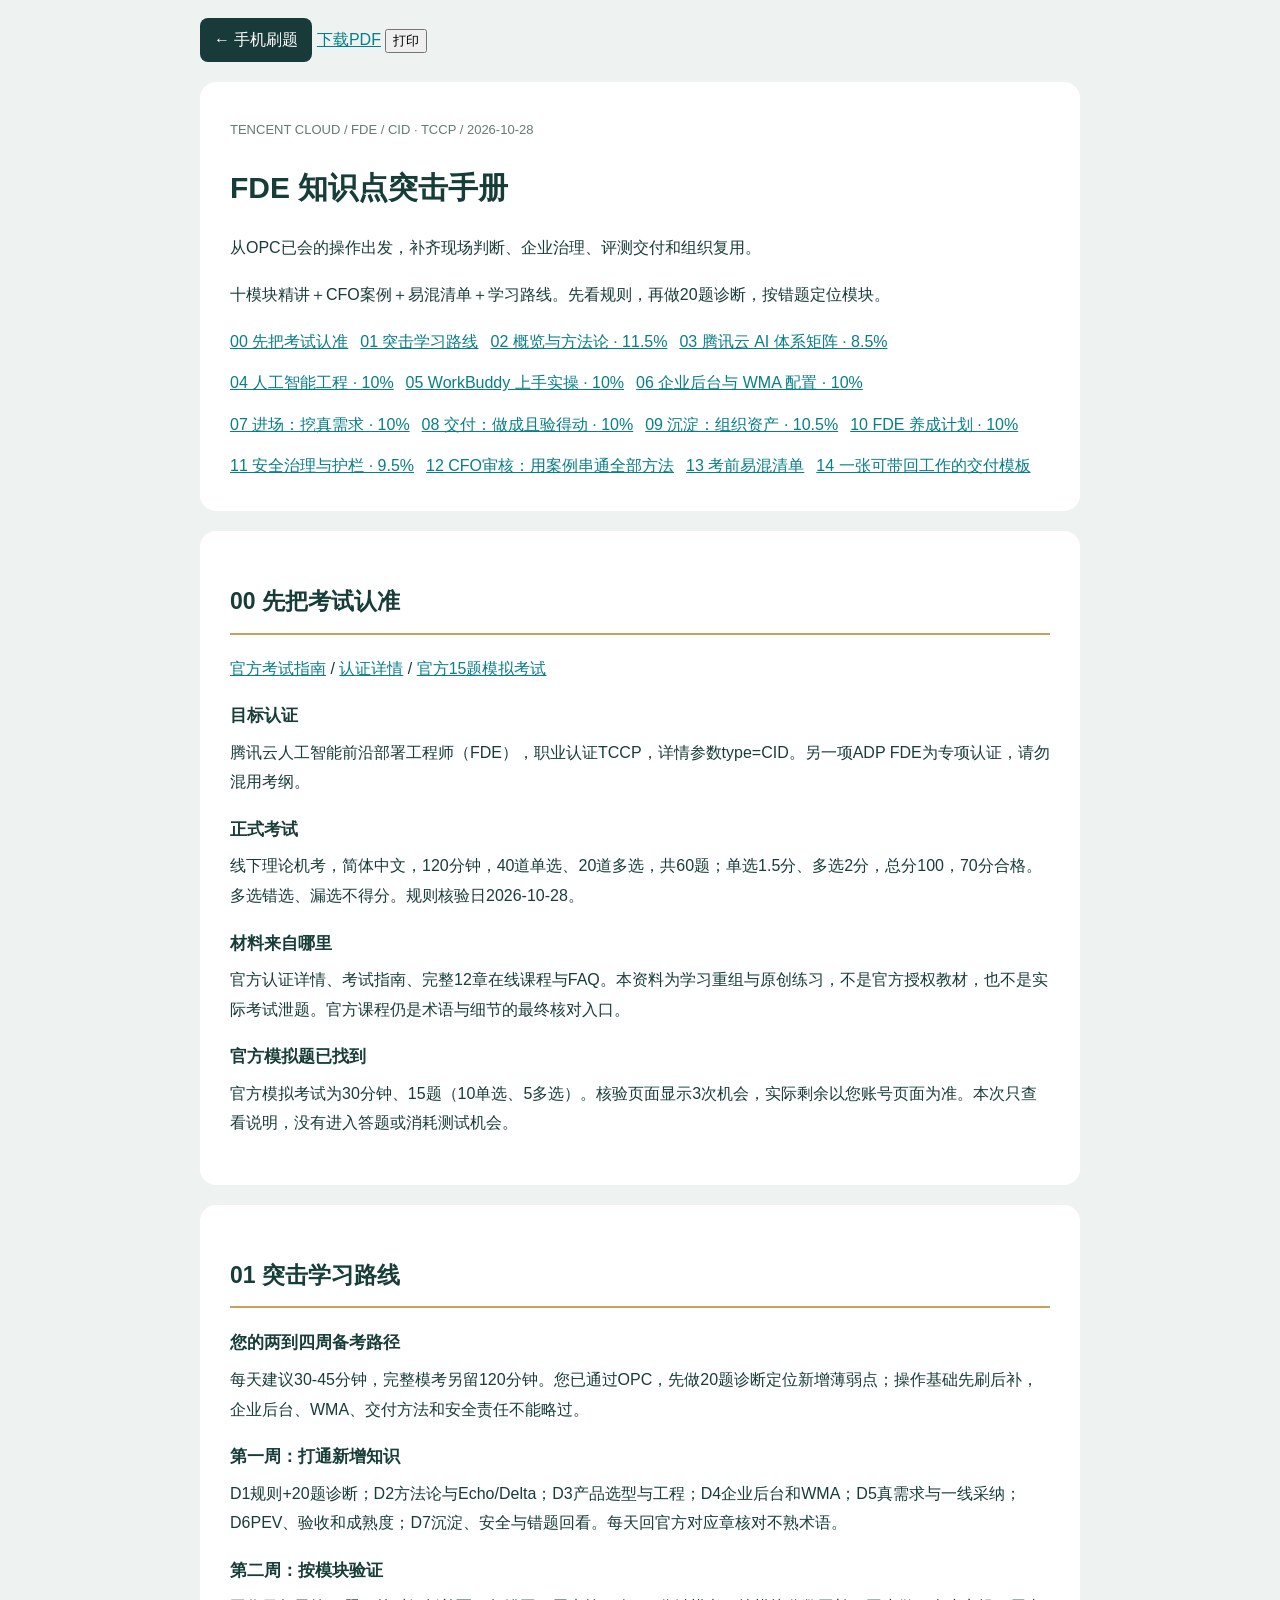
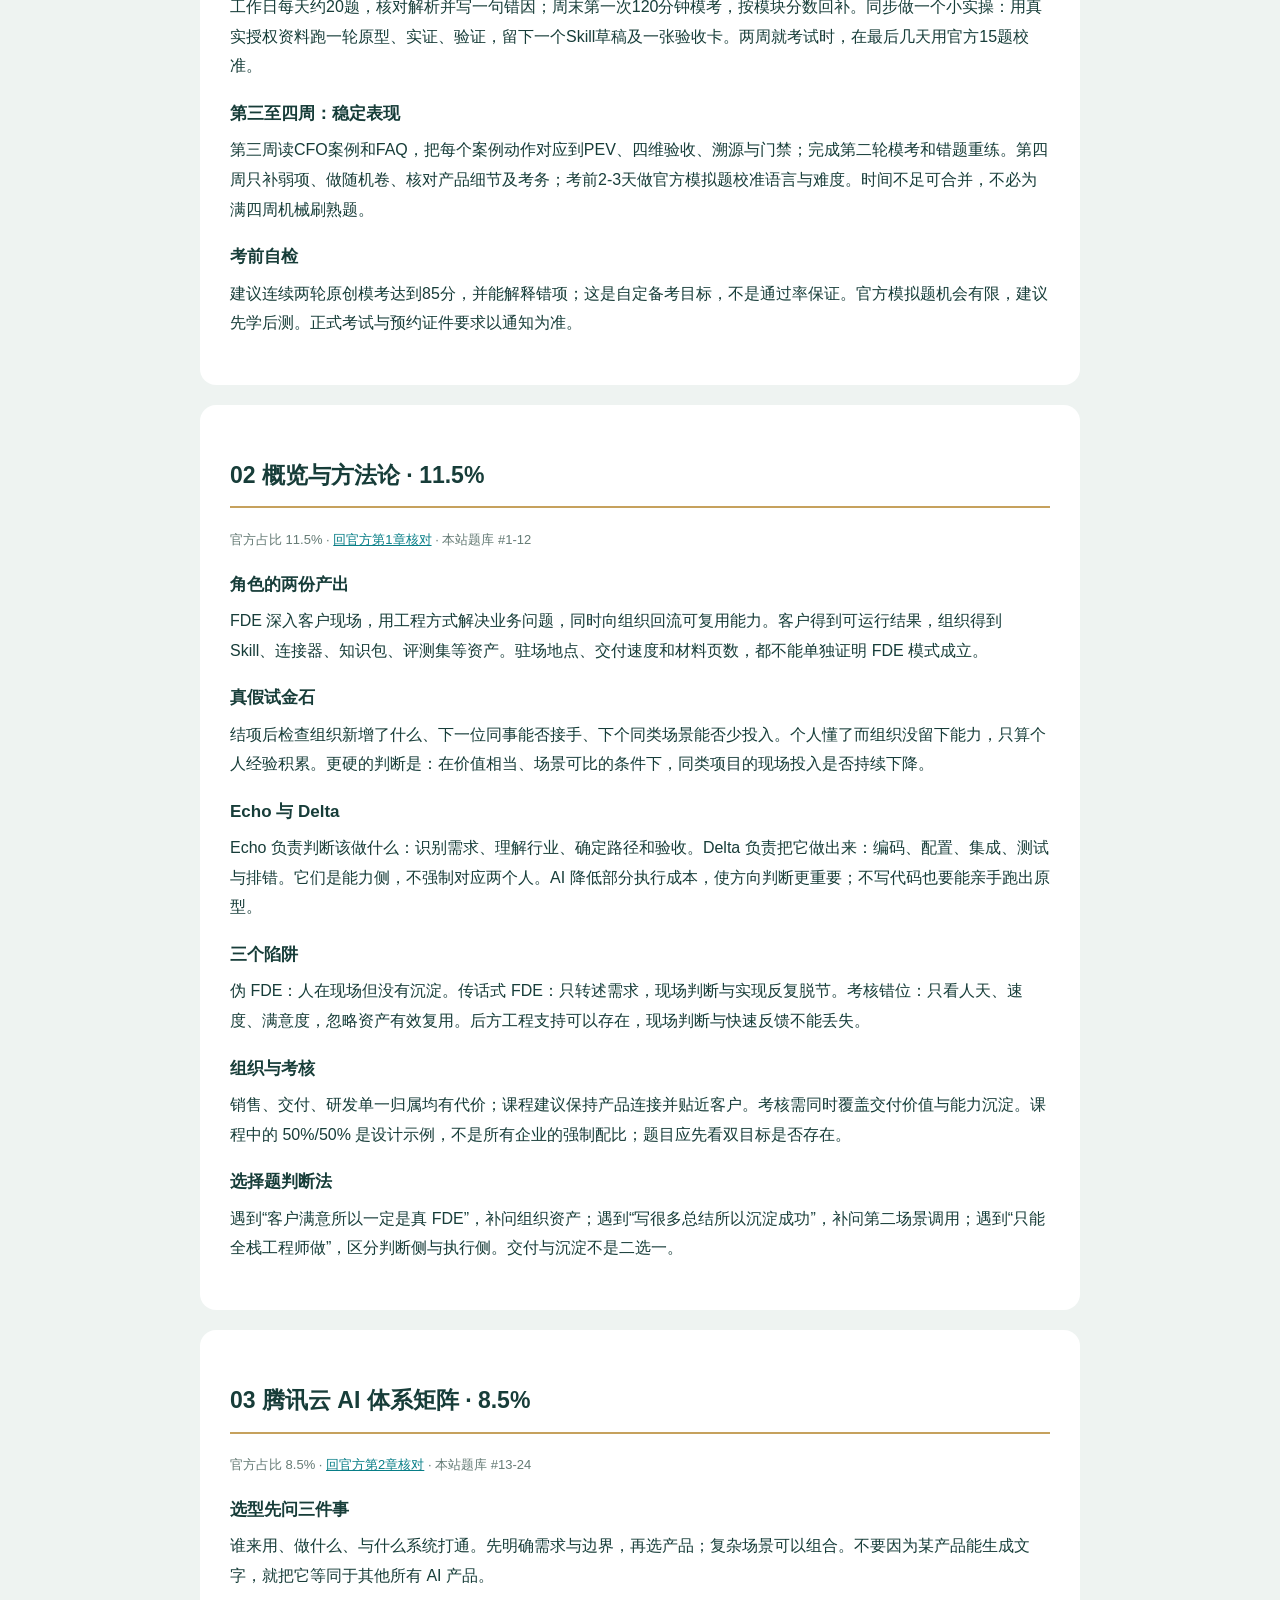
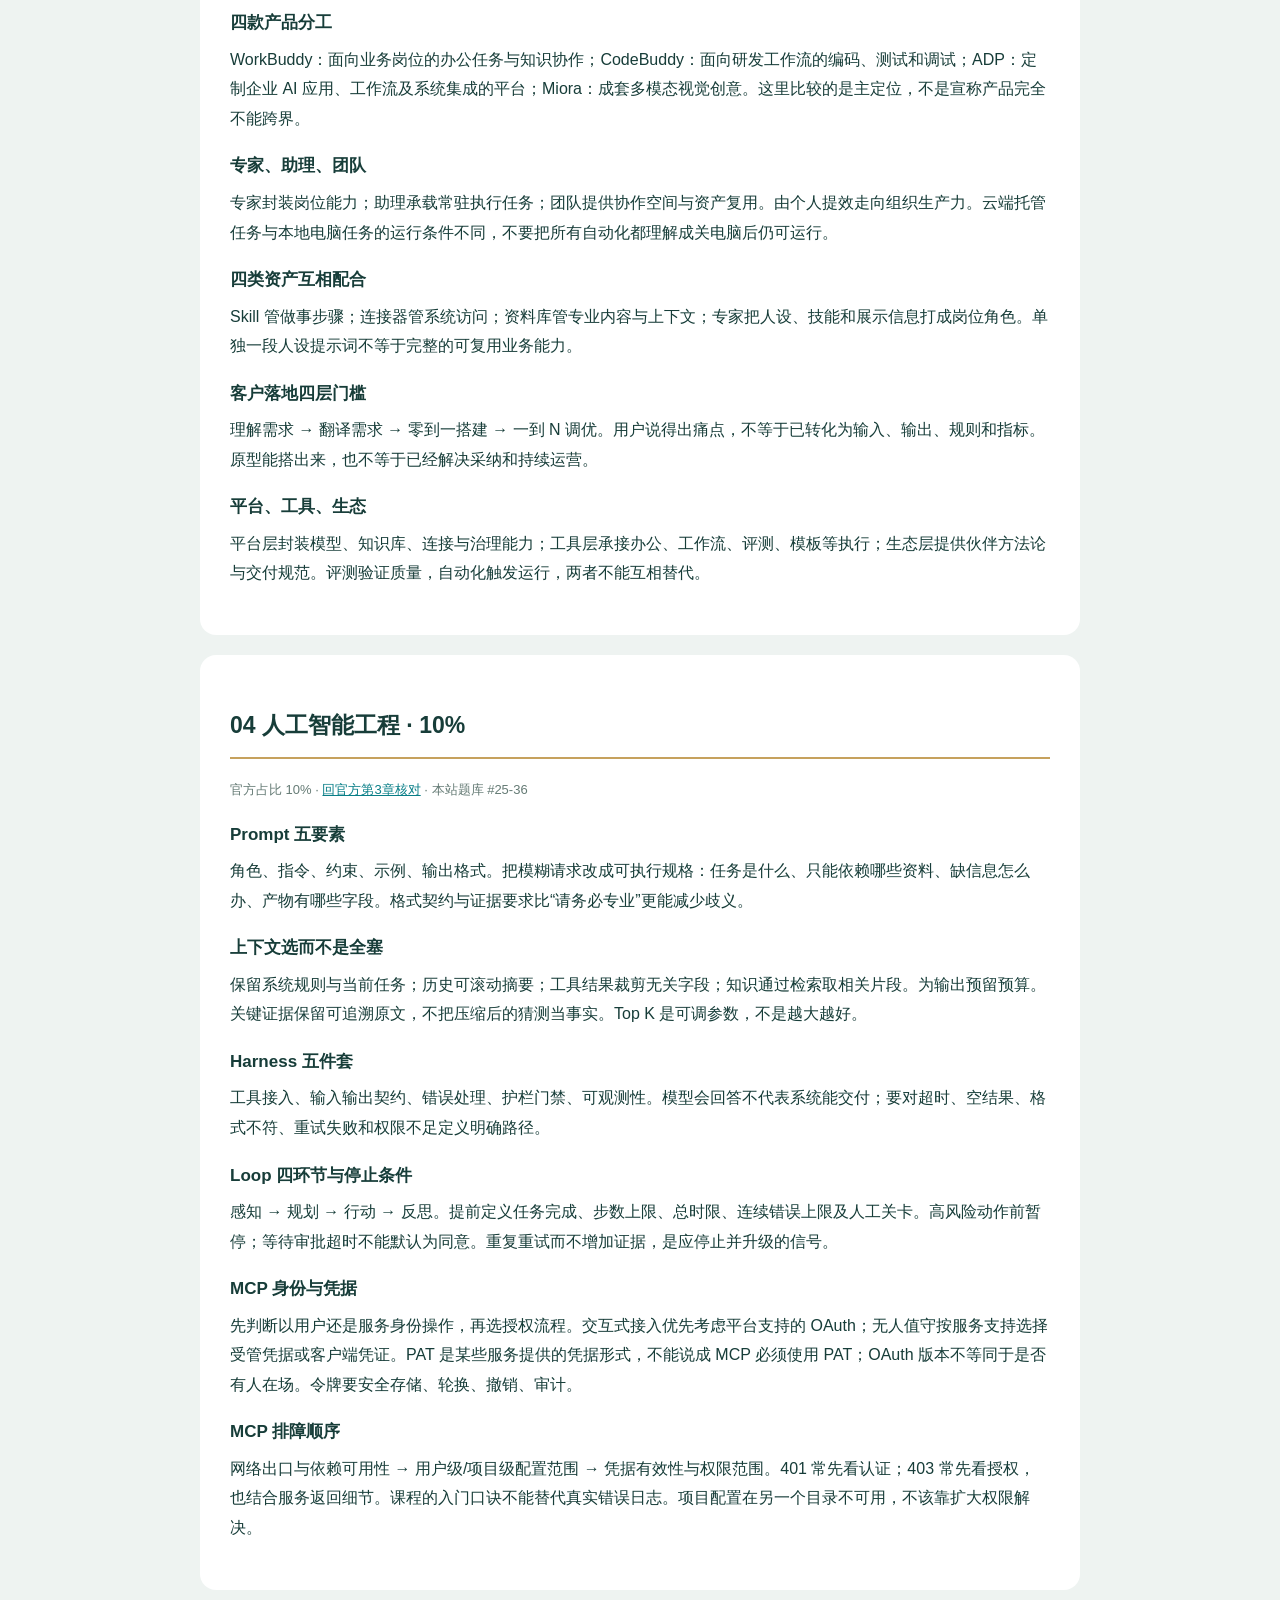
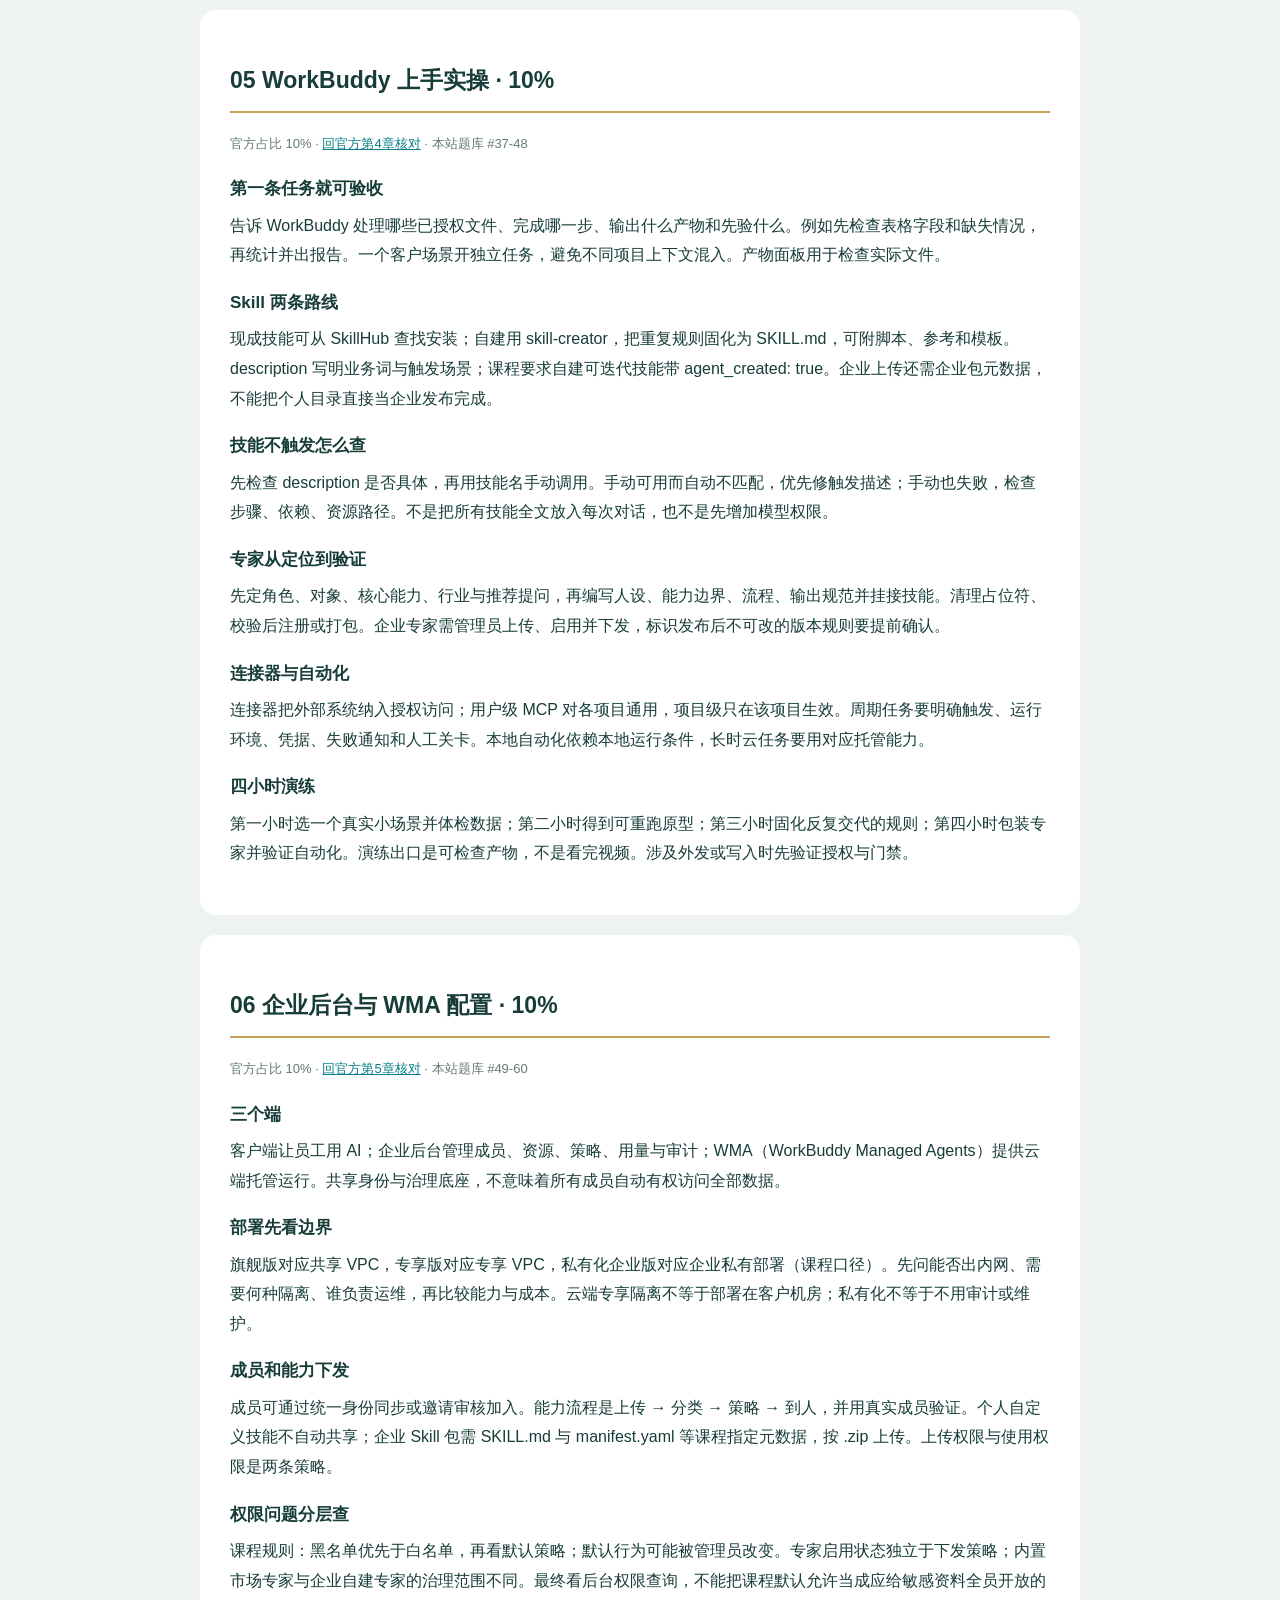
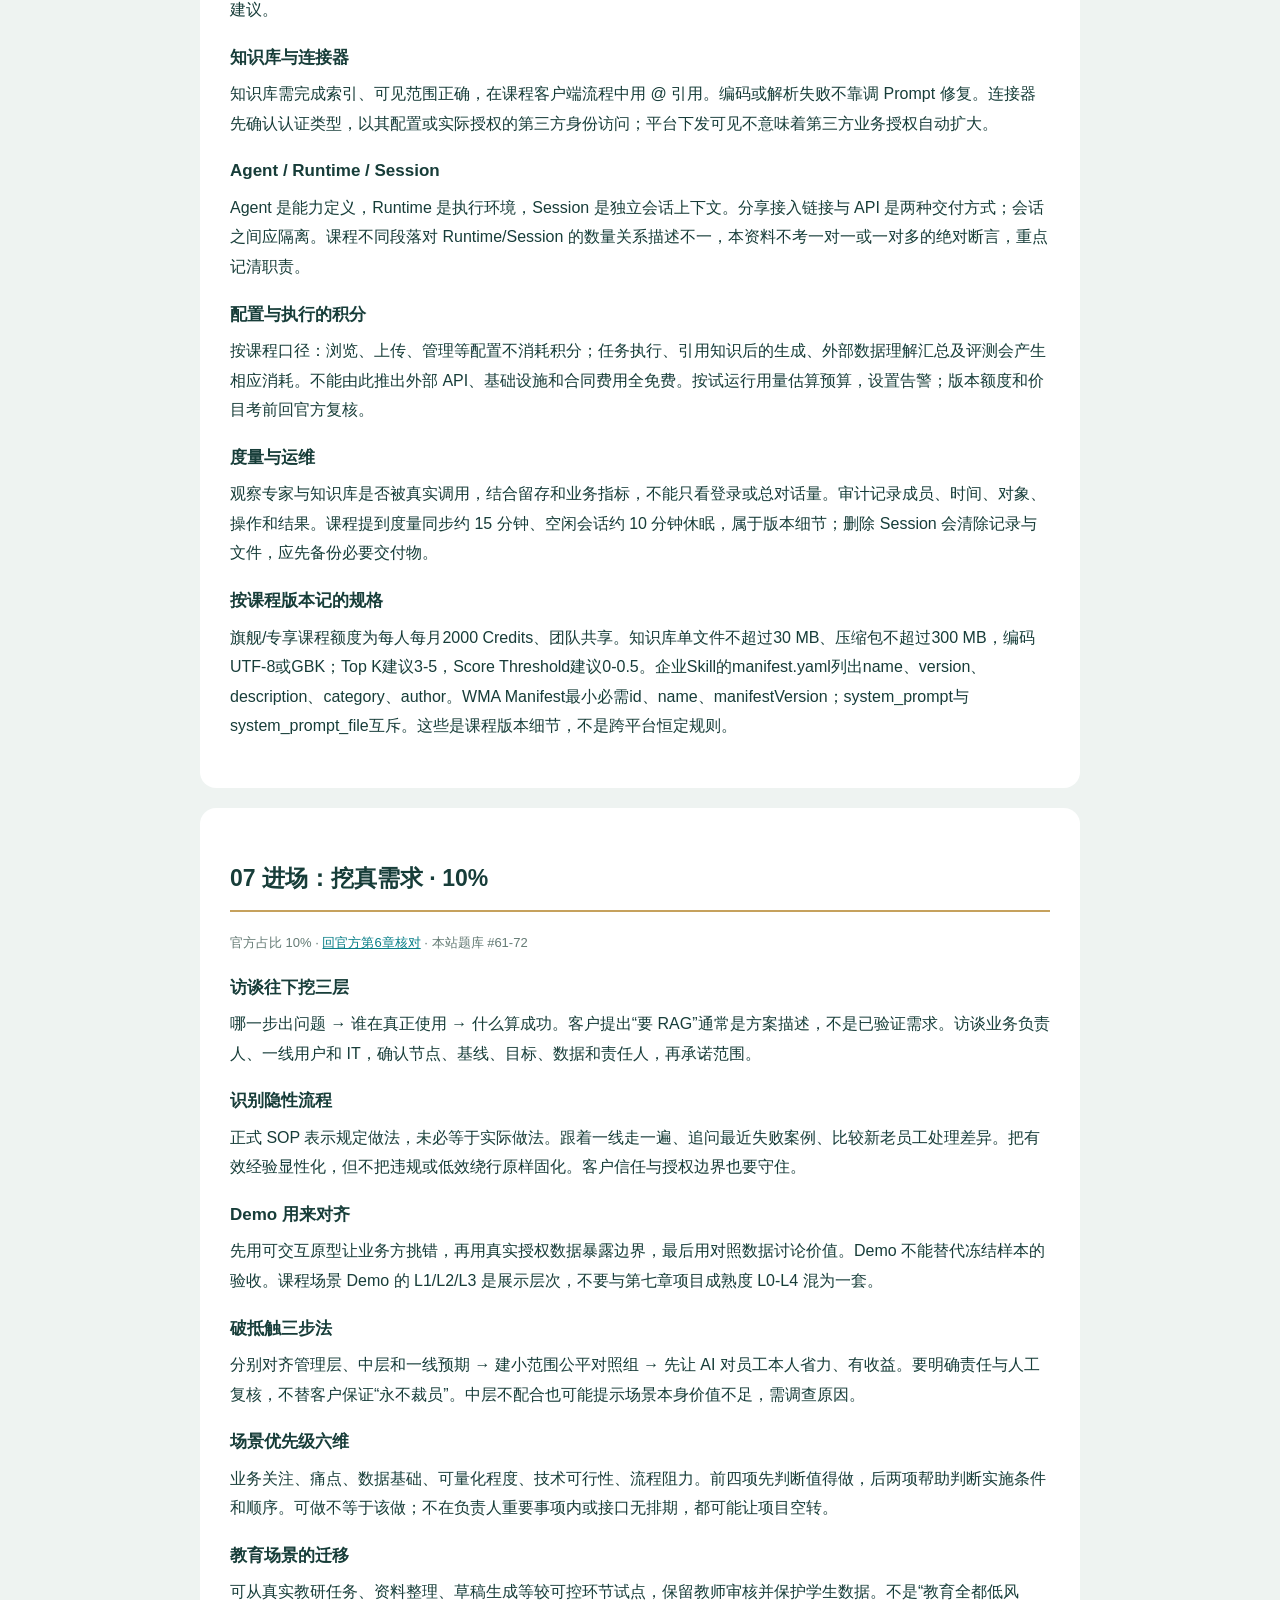
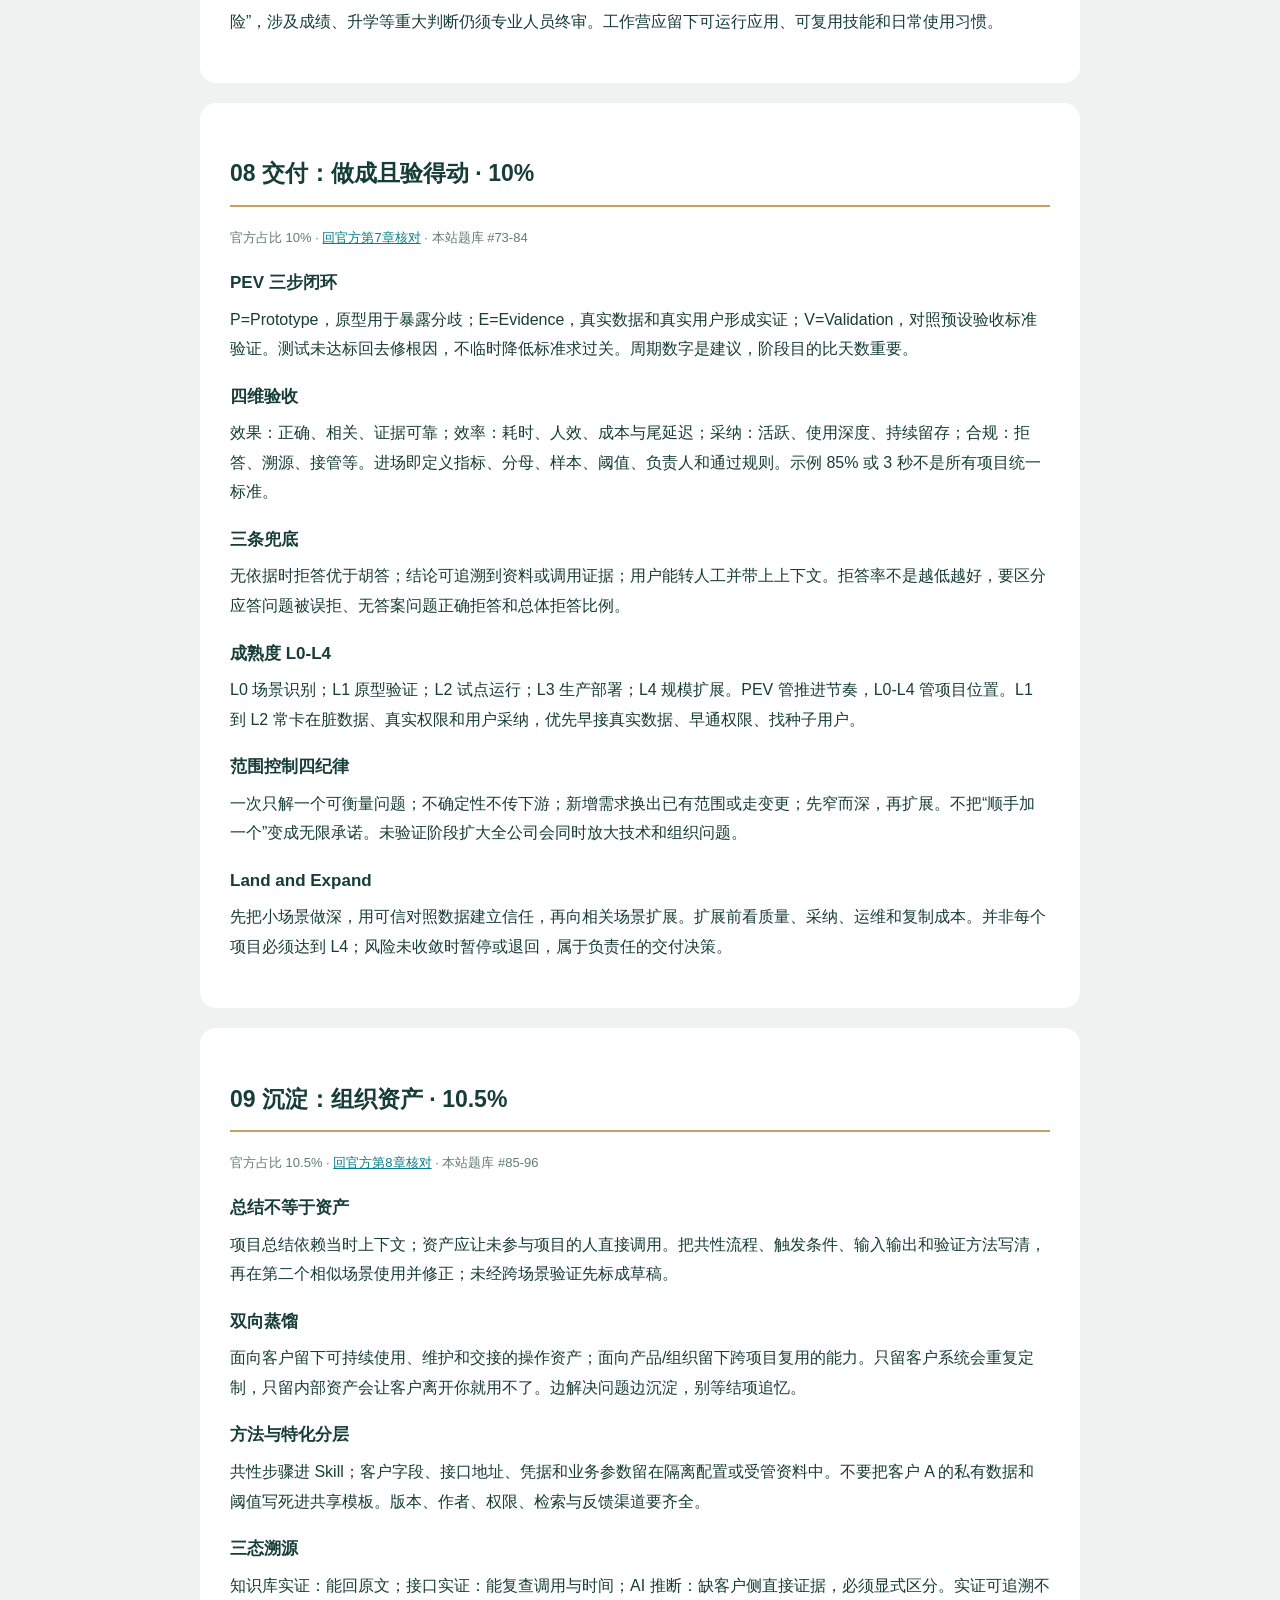
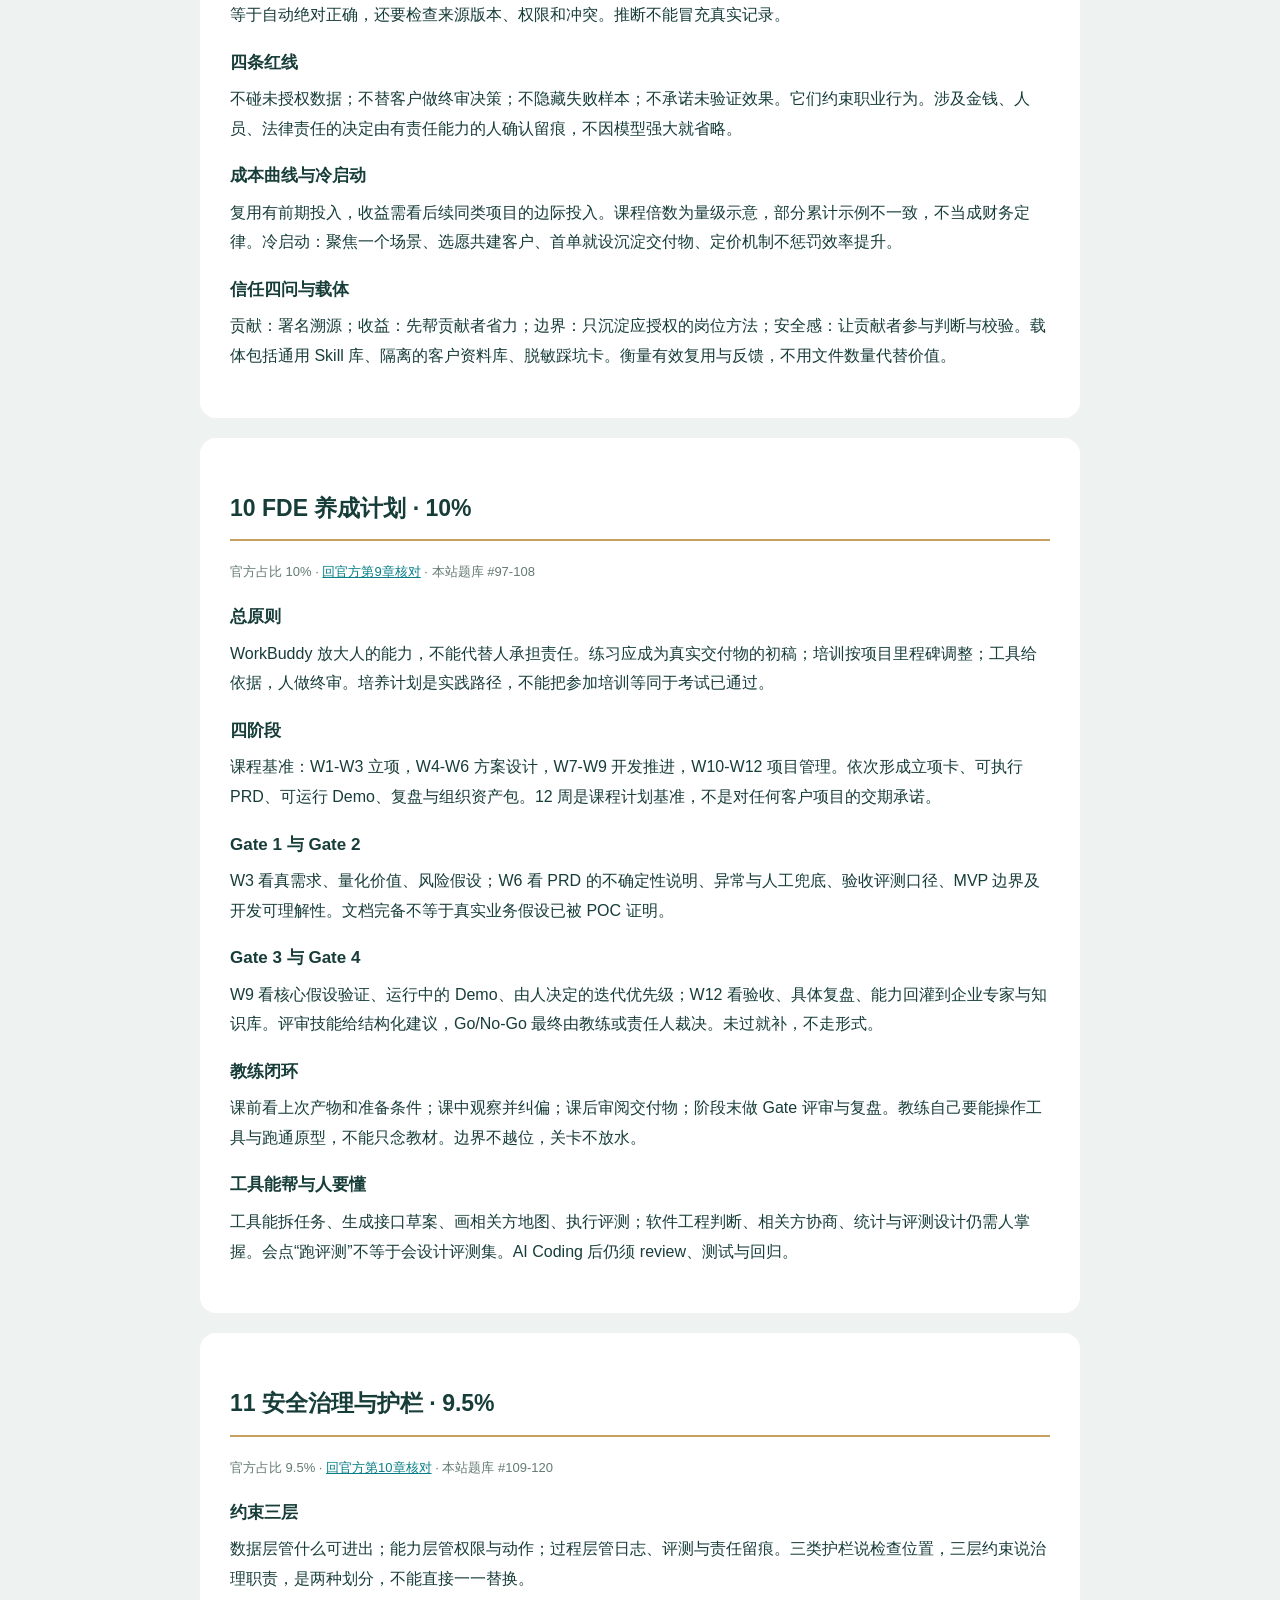
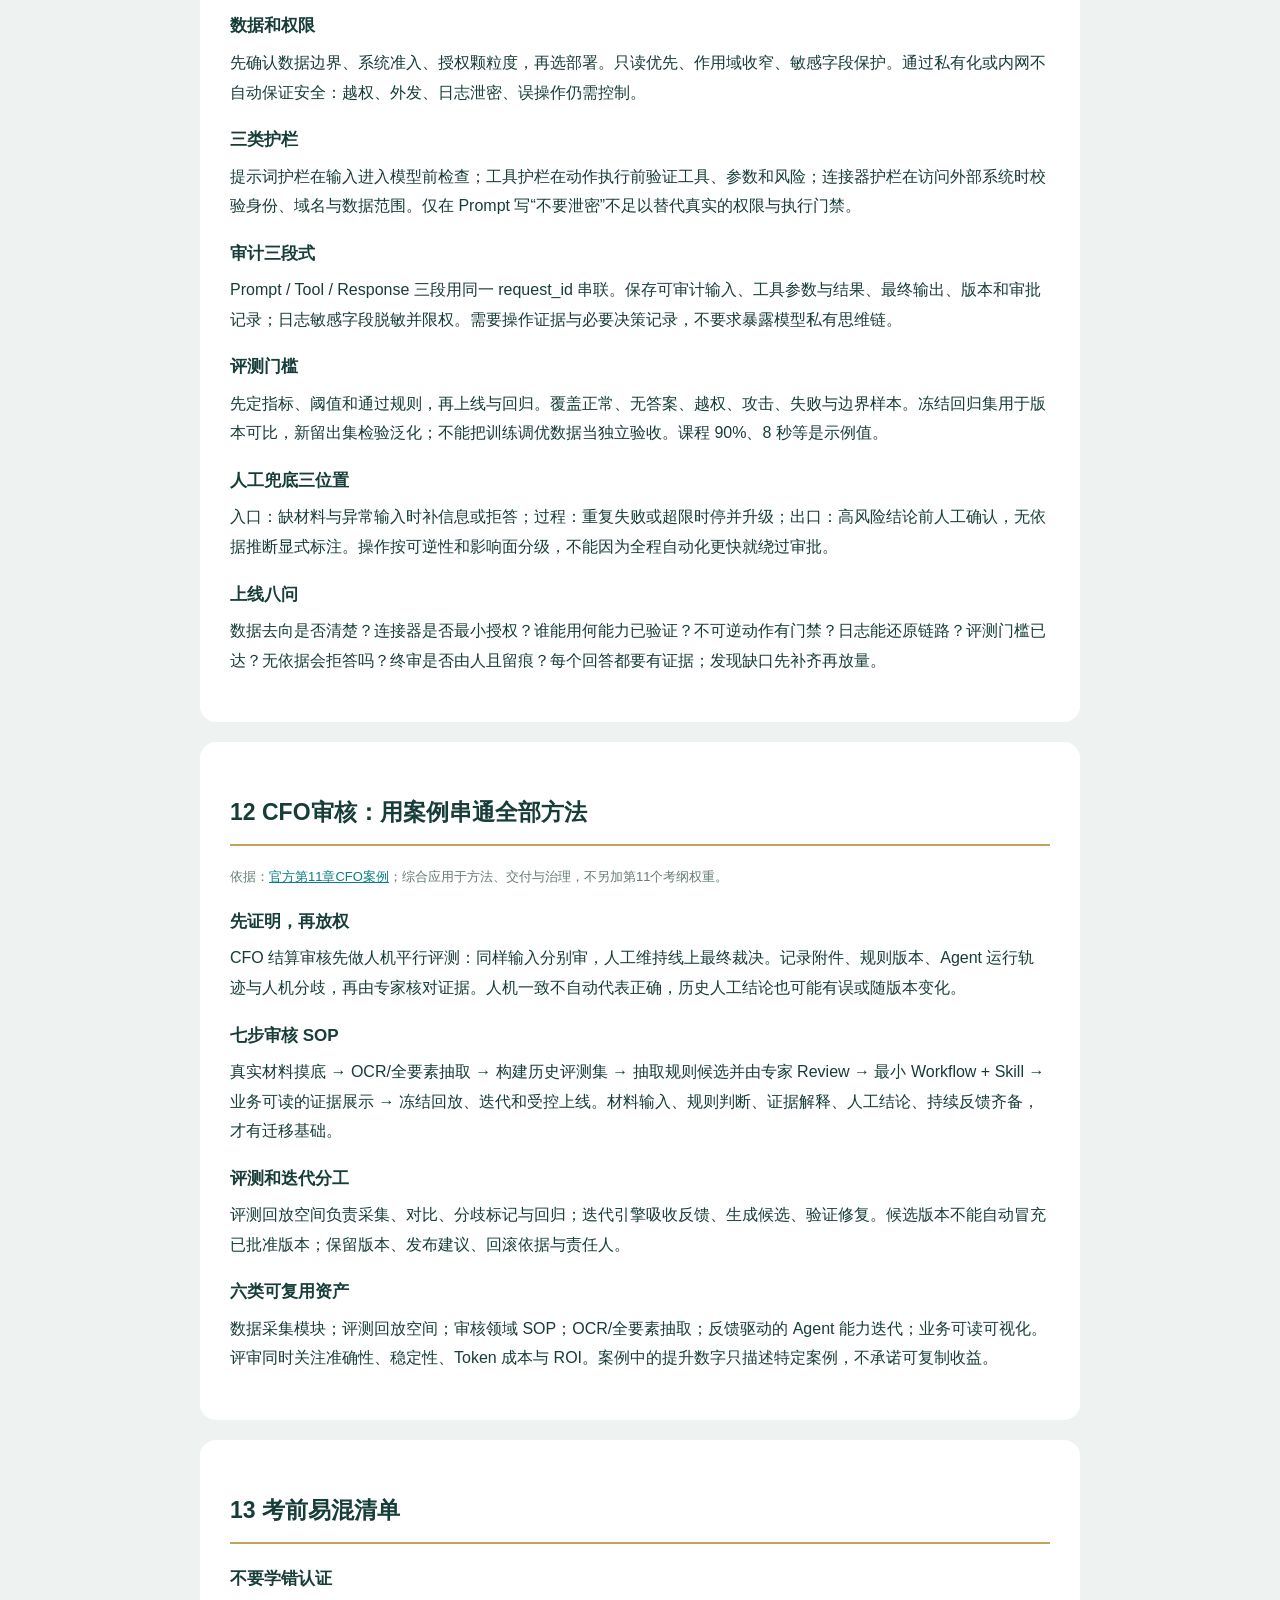
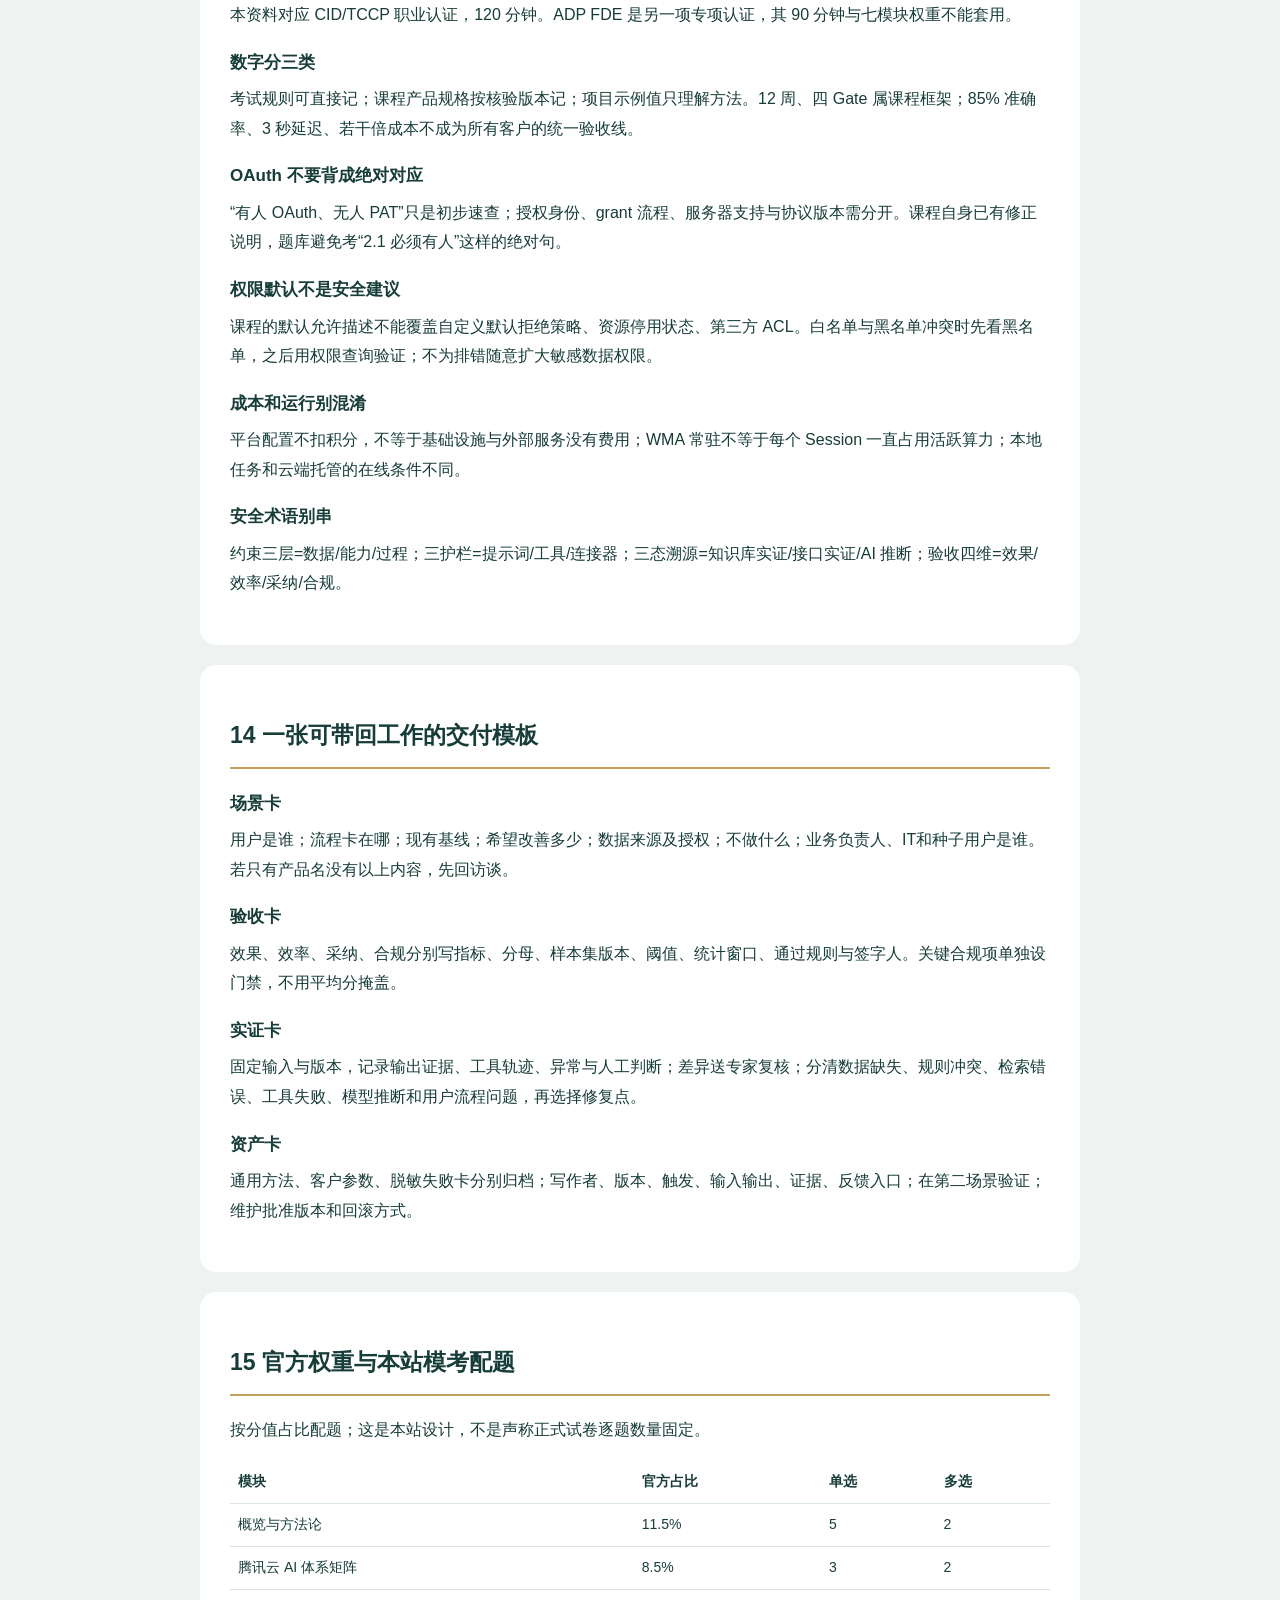
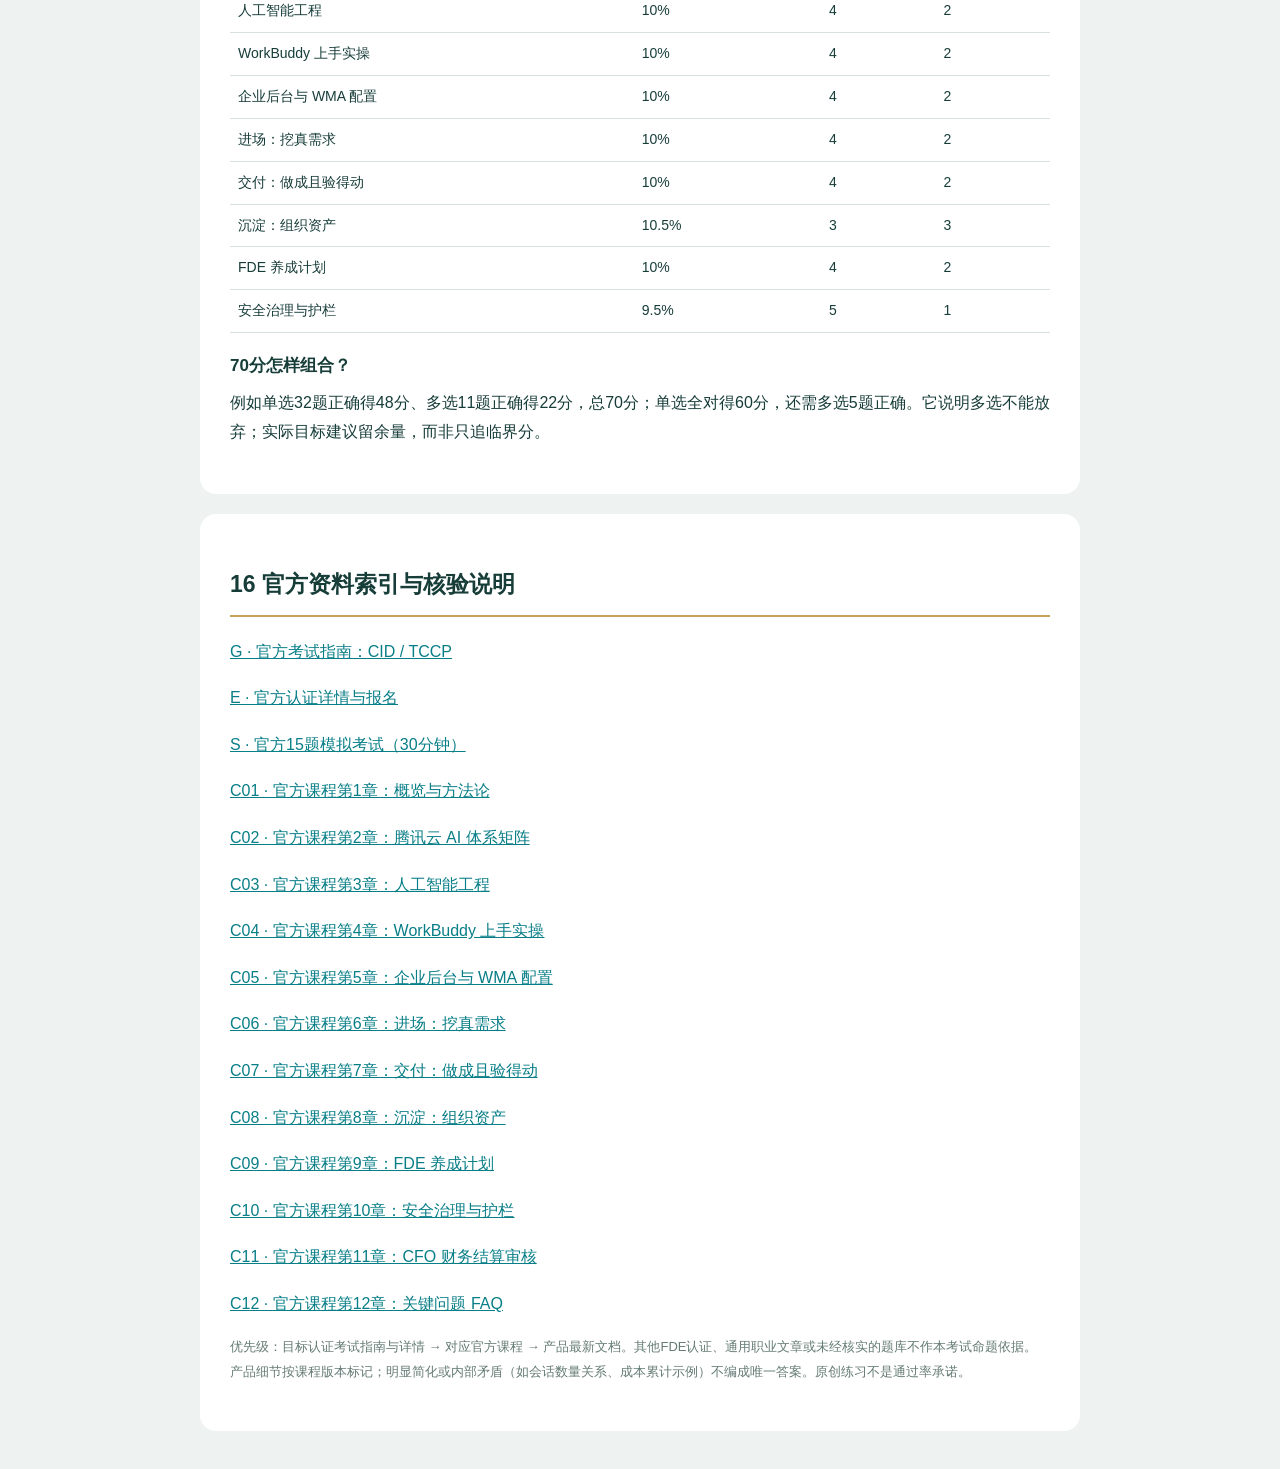
==== guide.html @ c44bedbc "Add FDE CID study guide and 120 question mobile practice" ====
<!doctype html><html lang="zh-CN"><head><meta charset="utf-8"><meta name="viewport" content="width=device-width,initial-scale=1"><title>FDE 知识点突击手册</title><style>body{margin:0;background:#eef3f1;color:#173d39;font:16px/1.85 -apple-system,BlinkMacSystemFont,"PingFang SC","Microsoft YaHei",sans-serif}main{max-width:880px;margin:auto;padding:18px}section{background:white;margin:20px 0;padding:30px;border-radius:16px;scroll-margin-top:20px}h1{font-size:30px;line-height:1.4}h2{font-size:23px;border-bottom:2px solid #c6a15d;padding-bottom:10px}h3{font-size:17px;margin-bottom:4px}p{margin:6px 0 17px}a{color:#087e87;overflow-wrap:anywhere}nav{display:flex;flex-wrap:wrap;gap:12px}.small{font-size:13px;color:#657b75}table{border-collapse:collapse;width:100%;font-size:14px}td,th{padding:8px;border-bottom:1px solid #d7e3df;text-align:left}.btn{display:inline-block;background:#183b39;color:white;padding:7px 14px;border-radius:8px;text-decoration:none}@media(max-width:600px){section{padding:20px}main{padding:10px}}@media print{body{background:white;font-size:10.5pt}main{max-width:none;padding:0}section{break-before:page;padding:0;border-radius:0}section:first-child{break-before:auto}.noprint{display:none}h3,p{break-inside:avoid}a{color:#173d39}h2{font-size:19pt}h3{break-after:avoid}}</style></head><body><main><div class="noprint"><a class="btn" href="./">← 手机刷题</a> <a href="./FDE-知识点突击手册.pdf">下载PDF</a> <button onclick="window.print()">打印</button></div><section><p class="small">TENCENT CLOUD / FDE / CID · TCCP / 2026-10-28</p><h1>FDE 知识点突击手册</h1><p>从OPC已会的操作出发，补齐现场判断、企业治理、评测交付和组织复用。</p><p>十模块精讲＋CFO案例＋易混清单＋学习路线。先看规则，再做20题诊断，按错题定位模块。</p><nav><a href="#start">00 先把考试认准</a><a href="#plan">01 突击学习路线</a><a href="#m1">02 概览与方法论 · 11.5%</a><a href="#m2">03 腾讯云 AI 体系矩阵 · 8.5%</a><a href="#m3">04 人工智能工程 · 10%</a><a href="#m4">05 WorkBuddy 上手实操 · 10%</a><a href="#m5">06 企业后台与 WMA 配置 · 10%</a><a href="#m6">07 进场：挖真需求 · 10%</a><a href="#m7">08 交付：做成且验得动 · 10%</a><a href="#m8">09 沉淀：组织资产 · 10.5%</a><a href="#m9">10 FDE 养成计划 · 10%</a><a href="#m10">11 安全治理与护栏 · 9.5%</a><a href="#case">12 CFO审核：用案例串通全部方法</a><a href="#traps">13 考前易混清单</a><a href="#form">14 一张可带回工作的交付模板</a></nav></section><section id="start"><h2>00 先把考试认准</h2><p><a href="https://cloud.tencent.com/document/product/658/139487?lang=zh">官方考试指南</a> / <a href="https://cloud.tencent.com/edu/training/cert/detail?type=CID">认证详情</a> / <a href="https://cloud.tencent.com/edu/learning/exam-detail?examConfigId=5054802302208">官方15题模拟考试</a></p><h3>目标认证</h3><p>腾讯云人工智能前沿部署工程师（FDE），职业认证TCCP，详情参数type=CID。另一项ADP FDE为专项认证，请勿混用考纲。</p><h3>正式考试</h3><p>线下理论机考，简体中文，120分钟，40道单选、20道多选，共60题；单选1.5分、多选2分，总分100，70分合格。多选错选、漏选不得分。规则核验日2026-10-28。</p><h3>材料来自哪里</h3><p>官方认证详情、考试指南、完整12章在线课程与FAQ。本资料为学习重组与原创练习，不是官方授权教材，也不是实际考试泄题。官方课程仍是术语与细节的最终核对入口。</p><h3>官方模拟题已找到</h3><p>官方模拟考试为30分钟、15题（10单选、5多选）。核验页面显示3次机会，实际剩余以您账号页面为准。本次只查看说明，没有进入答题或消耗测试机会。</p></section><section id="plan"><h2>01 突击学习路线</h2><h3>您的两到四周备考路径</h3><p>每天建议30-45分钟，完整模考另留120分钟。您已通过OPC，先做20题诊断定位新增薄弱点；操作基础先刷后补，企业后台、WMA、交付方法和安全责任不能略过。</p><h3>第一周：打通新增知识</h3><p>D1规则+20题诊断；D2方法论与Echo/Delta；D3产品选型与工程；D4企业后台和WMA；D5真需求与一线采纳；D6PEV、验收和成熟度；D7沉淀、安全与错题回看。每天回官方对应章核对不熟术语。</p><h3>第二周：按模块验证</h3><p>工作日每天约20题，核对解析并写一句错因；周末第一次120分钟模考，按模块分数回补。同步做一个小实操：用真实授权资料跑一轮原型、实证、验证，留下一个Skill草稿及一张验收卡。两周就考试时，在最后几天用官方15题校准。</p><h3>第三至四周：稳定表现</h3><p>第三周读CFO案例和FAQ，把每个案例动作对应到PEV、四维验收、溯源与门禁；完成第二轮模考和错题重练。第四周只补弱项、做随机卷、核对产品细节及考务；考前2-3天做官方模拟题校准语言与难度。时间不足可合并，不必为满四周机械刷熟题。</p><h3>考前自检</h3><p>建议连续两轮原创模考达到85分，并能解释错项；这是自定备考目标，不是通过率保证。官方模拟题机会有限，建议先学后测。正式考试与预约证件要求以通知为准。</p></section><section id="m1"><h2>02 概览与方法论 · 11.5%</h2><p class="small">官方占比 11.5% · <a href="https://cloud.tencent.com/edu/learning/course-4767-84813-84825" target="_blank" rel="noopener">回官方第1章核对</a> · 本站题库 #1-12</p><h3>角色的两份产出</h3><p>FDE 深入客户现场，用工程方式解决业务问题，同时向组织回流可复用能力。客户得到可运行结果，组织得到 Skill、连接器、知识包、评测集等资产。驻场地点、交付速度和材料页数，都不能单独证明 FDE 模式成立。</p><h3>真假试金石</h3><p>结项后检查组织新增了什么、下一位同事能否接手、下个同类场景能否少投入。个人懂了而组织没留下能力，只算个人经验积累。更硬的判断是：在价值相当、场景可比的条件下，同类项目的现场投入是否持续下降。</p><h3>Echo 与 Delta</h3><p>Echo 负责判断该做什么：识别需求、理解行业、确定路径和验收。Delta 负责把它做出来：编码、配置、集成、测试与排错。它们是能力侧，不强制对应两个人。AI 降低部分执行成本，使方向判断更重要；不写代码也要能亲手跑出原型。</p><h3>三个陷阱</h3><p>伪 FDE：人在现场但没有沉淀。传话式 FDE：只转述需求，现场判断与实现反复脱节。考核错位：只看人天、速度、满意度，忽略资产有效复用。后方工程支持可以存在，现场判断与快速反馈不能丢失。</p><h3>组织与考核</h3><p>销售、交付、研发单一归属均有代价；课程建议保持产品连接并贴近客户。考核需同时覆盖交付价值与能力沉淀。课程中的 50%/50% 是设计示例，不是所有企业的强制配比；题目应先看双目标是否存在。</p><h3>选择题判断法</h3><p>遇到“客户满意所以一定是真 FDE”，补问组织资产；遇到“写很多总结所以沉淀成功”，补问第二场景调用；遇到“只能全栈工程师做”，区分判断侧与执行侧。交付与沉淀不是二选一。</p></section><section id="m2"><h2>03 腾讯云 AI 体系矩阵 · 8.5%</h2><p class="small">官方占比 8.5% · <a href="https://cloud.tencent.com/edu/learning/course-4767-84814-84830" target="_blank" rel="noopener">回官方第2章核对</a> · 本站题库 #13-24</p><h3>选型先问三件事</h3><p>谁来用、做什么、与什么系统打通。先明确需求与边界，再选产品；复杂场景可以组合。不要因为某产品能生成文字，就把它等同于其他所有 AI 产品。</p><h3>四款产品分工</h3><p>WorkBuddy：面向业务岗位的办公任务与知识协作；CodeBuddy：面向研发工作流的编码、测试和调试；ADP：定制企业 AI 应用、工作流及系统集成的平台；Miora：成套多模态视觉创意。这里比较的是主定位，不是宣称产品完全不能跨界。</p><h3>专家、助理、团队</h3><p>专家封装岗位能力；助理承载常驻执行任务；团队提供协作空间与资产复用。由个人提效走向组织生产力。云端托管任务与本地电脑任务的运行条件不同，不要把所有自动化都理解成关电脑后仍可运行。</p><h3>四类资产互相配合</h3><p>Skill 管做事步骤；连接器管系统访问；资料库管专业内容与上下文；专家把人设、技能和展示信息打成岗位角色。单独一段人设提示词不等于完整的可复用业务能力。</p><h3>客户落地四层门槛</h3><p>理解需求 → 翻译需求 → 零到一搭建 → 一到 N 调优。用户说得出痛点，不等于已转化为输入、输出、规则和指标。原型能搭出来，也不等于已经解决采纳和持续运营。</p><h3>平台、工具、生态</h3><p>平台层封装模型、知识库、连接与治理能力；工具层承接办公、工作流、评测、模板等执行；生态层提供伙伴方法论与交付规范。评测验证质量，自动化触发运行，两者不能互相替代。</p></section><section id="m3"><h2>04 人工智能工程 · 10%</h2><p class="small">官方占比 10% · <a href="https://cloud.tencent.com/edu/learning/course-4767-84815-84836" target="_blank" rel="noopener">回官方第3章核对</a> · 本站题库 #25-36</p><h3>Prompt 五要素</h3><p>角色、指令、约束、示例、输出格式。把模糊请求改成可执行规格：任务是什么、只能依赖哪些资料、缺信息怎么办、产物有哪些字段。格式契约与证据要求比“请务必专业”更能减少歧义。</p><h3>上下文选而不是全塞</h3><p>保留系统规则与当前任务；历史可滚动摘要；工具结果裁剪无关字段；知识通过检索取相关片段。为输出预留预算。关键证据保留可追溯原文，不把压缩后的猜测当事实。Top K 是可调参数，不是越大越好。</p><h3>Harness 五件套</h3><p>工具接入、输入输出契约、错误处理、护栏门禁、可观测性。模型会回答不代表系统能交付；要对超时、空结果、格式不符、重试失败和权限不足定义明确路径。</p><h3>Loop 四环节与停止条件</h3><p>感知 → 规划 → 行动 → 反思。提前定义任务完成、步数上限、总时限、连续错误上限及人工关卡。高风险动作前暂停；等待审批超时不能默认为同意。重复重试而不增加证据，是应停止并升级的信号。</p><h3>MCP 身份与凭据</h3><p>先判断以用户还是服务身份操作，再选授权流程。交互式接入优先考虑平台支持的 OAuth；无人值守按服务支持选择受管凭据或客户端凭证。PAT 是某些服务提供的凭据形式，不能说成 MCP 必须使用 PAT；OAuth 版本不等同于是否有人在场。令牌要安全存储、轮换、撤销、审计。</p><h3>MCP 排障顺序</h3><p>网络出口与依赖可用性 → 用户级/项目级配置范围 → 凭据有效性与权限范围。401 常先看认证；403 常先看授权，也结合服务返回细节。课程的入门口诀不能替代真实错误日志。项目配置在另一个目录不可用，不该靠扩大权限解决。</p></section><section id="m4"><h2>05 WorkBuddy 上手实操 · 10%</h2><p class="small">官方占比 10% · <a href="https://cloud.tencent.com/edu/learning/course-4767-84816-84841" target="_blank" rel="noopener">回官方第4章核对</a> · 本站题库 #37-48</p><h3>第一条任务就可验收</h3><p>告诉 WorkBuddy 处理哪些已授权文件、完成哪一步、输出什么产物和先验什么。例如先检查表格字段和缺失情况，再统计并出报告。一个客户场景开独立任务，避免不同项目上下文混入。产物面板用于检查实际文件。</p><h3>Skill 两条路线</h3><p>现成技能可从 SkillHub 查找安装；自建用 skill-creator，把重复规则固化为 SKILL.md，可附脚本、参考和模板。description 写明业务词与触发场景；课程要求自建可迭代技能带 agent_created: true。企业上传还需企业包元数据，不能把个人目录直接当企业发布完成。</p><h3>技能不触发怎么查</h3><p>先检查 description 是否具体，再用技能名手动调用。手动可用而自动不匹配，优先修触发描述；手动也失败，检查步骤、依赖、资源路径。不是把所有技能全文放入每次对话，也不是先增加模型权限。</p><h3>专家从定位到验证</h3><p>先定角色、对象、核心能力、行业与推荐提问，再编写人设、能力边界、流程、输出规范并挂接技能。清理占位符、校验后注册或打包。企业专家需管理员上传、启用并下发，标识发布后不可改的版本规则要提前确认。</p><h3>连接器与自动化</h3><p>连接器把外部系统纳入授权访问；用户级 MCP 对各项目通用，项目级只在该项目生效。周期任务要明确触发、运行环境、凭据、失败通知和人工关卡。本地自动化依赖本地运行条件，长时云任务要用对应托管能力。</p><h3>四小时演练</h3><p>第一小时选一个真实小场景并体检数据；第二小时得到可重跑原型；第三小时固化反复交代的规则；第四小时包装专家并验证自动化。演练出口是可检查产物，不是看完视频。涉及外发或写入时先验证授权与门禁。</p></section><section id="m5"><h2>06 企业后台与 WMA 配置 · 10%</h2><p class="small">官方占比 10% · <a href="https://cloud.tencent.com/edu/learning/course-4767-84817-84847" target="_blank" rel="noopener">回官方第5章核对</a> · 本站题库 #49-60</p><h3>三个端</h3><p>客户端让员工用 AI；企业后台管理成员、资源、策略、用量与审计；WMA（WorkBuddy Managed Agents）提供云端托管运行。共享身份与治理底座，不意味着所有成员自动有权访问全部数据。</p><h3>部署先看边界</h3><p>旗舰版对应共享 VPC，专享版对应专享 VPC，私有化企业版对应企业私有部署（课程口径）。先问能否出内网、需要何种隔离、谁负责运维，再比较能力与成本。云端专享隔离不等于部署在客户机房；私有化不等于不用审计或维护。</p><h3>成员和能力下发</h3><p>成员可通过统一身份同步或邀请审核加入。能力流程是上传 → 分类 → 策略 → 到人，并用真实成员验证。个人自定义技能不自动共享；企业 Skill 包需 SKILL.md 与 manifest.yaml 等课程指定元数据，按 .zip 上传。上传权限与使用权限是两条策略。</p><h3>权限问题分层查</h3><p>课程规则：黑名单优先于白名单，再看默认策略；默认行为可能被管理员改变。专家启用状态独立于下发策略；内置市场专家与企业自建专家的治理范围不同。最终看后台权限查询，不能把课程默认允许当成应给敏感资料全员开放的建议。</p><h3>知识库与连接器</h3><p>知识库需完成索引、可见范围正确，在课程客户端流程中用 @ 引用。编码或解析失败不靠调 Prompt 修复。连接器先确认认证类型，以其配置或实际授权的第三方身份访问；平台下发可见不意味着第三方业务授权自动扩大。</p><h3>Agent / Runtime / Session</h3><p>Agent 是能力定义，Runtime 是执行环境，Session 是独立会话上下文。分享接入链接与 API 是两种交付方式；会话之间应隔离。课程不同段落对 Runtime/Session 的数量关系描述不一，本资料不考一对一或一对多的绝对断言，重点记清职责。</p><h3>配置与执行的积分</h3><p>按课程口径：浏览、上传、管理等配置不消耗积分；任务执行、引用知识后的生成、外部数据理解汇总及评测会产生相应消耗。不能由此推出外部 API、基础设施和合同费用全免费。按试运行用量估算预算，设置告警；版本额度和价目考前回官方复核。</p><h3>度量与运维</h3><p>观察专家与知识库是否被真实调用，结合留存和业务指标，不能只看登录或总对话量。审计记录成员、时间、对象、操作和结果。课程提到度量同步约 15 分钟、空闲会话约 10 分钟休眠，属于版本细节；删除 Session 会清除记录与文件，应先备份必要交付物。</p><h3>按课程版本记的规格</h3><p>旗舰/专享课程额度为每人每月2000 Credits、团队共享。知识库单文件不超过30 MB、压缩包不超过300 MB，编码UTF-8或GBK；Top K建议3-5，Score Threshold建议0-0.5。企业Skill的manifest.yaml列出name、version、description、category、author。WMA Manifest最小必需id、name、manifestVersion；system_prompt与system_prompt_file互斥。这些是课程版本细节，不是跨平台恒定规则。</p></section><section id="m6"><h2>07 进场：挖真需求 · 10%</h2><p class="small">官方占比 10% · <a href="https://cloud.tencent.com/edu/learning/course-4767-84818-84854" target="_blank" rel="noopener">回官方第6章核对</a> · 本站题库 #61-72</p><h3>访谈往下挖三层</h3><p>哪一步出问题 → 谁在真正使用 → 什么算成功。客户提出“要 RAG”通常是方案描述，不是已验证需求。访谈业务负责人、一线用户和 IT，确认节点、基线、目标、数据和责任人，再承诺范围。</p><h3>识别隐性流程</h3><p>正式 SOP 表示规定做法，未必等于实际做法。跟着一线走一遍、追问最近失败案例、比较新老员工处理差异。把有效经验显性化，但不把违规或低效绕行原样固化。客户信任与授权边界也要守住。</p><h3>Demo 用来对齐</h3><p>先用可交互原型让业务方挑错，再用真实授权数据暴露边界，最后用对照数据讨论价值。Demo 不能替代冻结样本的验收。课程场景 Demo 的 L1/L2/L3 是展示层次，不要与第七章项目成熟度 L0-L4 混为一套。</p><h3>破抵触三步法</h3><p>分别对齐管理层、中层和一线预期 → 建小范围公平对照组 → 先让 AI 对员工本人省力、有收益。要明确责任与人工复核，不替客户保证“永不裁员”。中层不配合也可能提示场景本身价值不足，需调查原因。</p><h3>场景优先级六维</h3><p>业务关注、痛点、数据基础、可量化程度、技术可行性、流程阻力。前四项先判断值得做，后两项帮助判断实施条件和顺序。可做不等于该做；不在负责人重要事项内或接口无排期，都可能让项目空转。</p><h3>教育场景的迁移</h3><p>可从真实教研任务、资料整理、草稿生成等较可控环节试点，保留教师审核并保护学生数据。不是“教育全都低风险”，涉及成绩、升学等重大判断仍须专业人员终审。工作营应留下可运行应用、可复用技能和日常使用习惯。</p></section><section id="m7"><h2>08 交付：做成且验得动 · 10%</h2><p class="small">官方占比 10% · <a href="https://cloud.tencent.com/edu/learning/course-4767-84819-84860" target="_blank" rel="noopener">回官方第7章核对</a> · 本站题库 #73-84</p><h3>PEV 三步闭环</h3><p>P=Prototype，原型用于暴露分歧；E=Evidence，真实数据和真实用户形成实证；V=Validation，对照预设验收标准验证。测试未达标回去修根因，不临时降低标准求过关。周期数字是建议，阶段目的比天数重要。</p><h3>四维验收</h3><p>效果：正确、相关、证据可靠；效率：耗时、人效、成本与尾延迟；采纳：活跃、使用深度、持续留存；合规：拒答、溯源、接管等。进场即定义指标、分母、样本、阈值、负责人和通过规则。示例 85% 或 3 秒不是所有项目统一标准。</p><h3>三条兜底</h3><p>无依据时拒答优于胡答；结论可追溯到资料或调用证据；用户能转人工并带上上下文。拒答率不是越低越好，要区分应答问题被误拒、无答案问题正确拒答和总体拒答比例。</p><h3>成熟度 L0-L4</h3><p>L0 场景识别；L1 原型验证；L2 试点运行；L3 生产部署；L4 规模扩展。PEV 管推进节奏，L0-L4 管项目位置。L1 到 L2 常卡在脏数据、真实权限和用户采纳，优先早接真实数据、早通权限、找种子用户。</p><h3>范围控制四纪律</h3><p>一次只解一个可衡量问题；不确定性不传下游；新增需求换出已有范围或走变更；先窄而深，再扩展。不把“顺手加一个”变成无限承诺。未验证阶段扩大全公司会同时放大技术和组织问题。</p><h3>Land and Expand</h3><p>先把小场景做深，用可信对照数据建立信任，再向相关场景扩展。扩展前看质量、采纳、运维和复制成本。并非每个项目必须达到 L4；风险未收敛时暂停或退回，属于负责任的交付决策。</p></section><section id="m8"><h2>09 沉淀：组织资产 · 10.5%</h2><p class="small">官方占比 10.5% · <a href="https://cloud.tencent.com/edu/learning/course-4767-84820-84865" target="_blank" rel="noopener">回官方第8章核对</a> · 本站题库 #85-96</p><h3>总结不等于资产</h3><p>项目总结依赖当时上下文；资产应让未参与项目的人直接调用。把共性流程、触发条件、输入输出和验证方法写清，再在第二个相似场景使用并修正；未经跨场景验证先标成草稿。</p><h3>双向蒸馏</h3><p>面向客户留下可持续使用、维护和交接的操作资产；面向产品/组织留下跨项目复用的能力。只留客户系统会重复定制，只留内部资产会让客户离开你就用不了。边解决问题边沉淀，别等结项追忆。</p><h3>方法与特化分层</h3><p>共性步骤进 Skill；客户字段、接口地址、凭据和业务参数留在隔离配置或受管资料中。不要把客户 A 的私有数据和阈值写死进共享模板。版本、作者、权限、检索与反馈渠道要齐全。</p><h3>三态溯源</h3><p>知识库实证：能回原文；接口实证：能复查调用与时间；AI 推断：缺客户侧直接证据，必须显式区分。实证可追溯不等于自动绝对正确，还要检查来源版本、权限和冲突。推断不能冒充真实记录。</p><h3>四条红线</h3><p>不碰未授权数据；不替客户做终审决策；不隐藏失败样本；不承诺未验证效果。它们约束职业行为。涉及金钱、人员、法律责任的决定由有责任能力的人确认留痕，不因模型强大就省略。</p><h3>成本曲线与冷启动</h3><p>复用有前期投入，收益需看后续同类项目的边际投入。课程倍数为量级示意，部分累计示例不一致，不当成财务定律。冷启动：聚焦一个场景、选愿共建客户、首单就设沉淀交付物、定价机制不惩罚效率提升。</p><h3>信任四问与载体</h3><p>贡献：署名溯源；收益：先帮贡献者省力；边界：只沉淀应授权的岗位方法；安全感：让贡献者参与判断与校验。载体包括通用 Skill 库、隔离的客户资料库、脱敏踩坑卡。衡量有效复用与反馈，不用文件数量代替价值。</p></section><section id="m9"><h2>10 FDE 养成计划 · 10%</h2><p class="small">官方占比 10% · <a href="https://cloud.tencent.com/edu/learning/course-4767-84821-84872" target="_blank" rel="noopener">回官方第9章核对</a> · 本站题库 #97-108</p><h3>总原则</h3><p>WorkBuddy 放大人的能力，不能代替人承担责任。练习应成为真实交付物的初稿；培训按项目里程碑调整；工具给依据，人做终审。培养计划是实践路径，不能把参加培训等同于考试已通过。</p><h3>四阶段</h3><p>课程基准：W1-W3 立项，W4-W6 方案设计，W7-W9 开发推进，W10-W12 项目管理。依次形成立项卡、可执行 PRD、可运行 Demo、复盘与组织资产包。12 周是课程计划基准，不是对任何客户项目的交期承诺。</p><h3>Gate 1 与 Gate 2</h3><p>W3 看真需求、量化价值、风险假设；W6 看 PRD 的不确定性说明、异常与人工兜底、验收评测口径、MVP 边界及开发可理解性。文档完备不等于真实业务假设已被 POC 证明。</p><h3>Gate 3 与 Gate 4</h3><p>W9 看核心假设验证、运行中的 Demo、由人决定的迭代优先级；W12 看验收、具体复盘、能力回灌到企业专家与知识库。评审技能给结构化建议，Go/No-Go 最终由教练或责任人裁决。未过就补，不走形式。</p><h3>教练闭环</h3><p>课前看上次产物和准备条件；课中观察并纠偏；课后审阅交付物；阶段末做 Gate 评审与复盘。教练自己要能操作工具与跑通原型，不能只念教材。边界不越位，关卡不放水。</p><h3>工具能帮与人要懂</h3><p>工具能拆任务、生成接口草案、画相关方地图、执行评测；软件工程判断、相关方协商、统计与评测设计仍需人掌握。会点“跑评测”不等于会设计评测集。AI Coding 后仍须 review、测试与回归。</p></section><section id="m10"><h2>11 安全治理与护栏 · 9.5%</h2><p class="small">官方占比 9.5% · <a href="https://cloud.tencent.com/edu/learning/course-4767-84822-84877" target="_blank" rel="noopener">回官方第10章核对</a> · 本站题库 #109-120</p><h3>约束三层</h3><p>数据层管什么可进出；能力层管权限与动作；过程层管日志、评测与责任留痕。三类护栏说检查位置，三层约束说治理职责，是两种划分，不能直接一一替换。</p><h3>数据和权限</h3><p>先确认数据边界、系统准入、授权颗粒度，再选部署。只读优先、作用域收窄、敏感字段保护。通过私有化或内网不自动保证安全：越权、外发、日志泄密、误操作仍需控制。</p><h3>三类护栏</h3><p>提示词护栏在输入进入模型前检查；工具护栏在动作执行前验证工具、参数和风险；连接器护栏在访问外部系统时校验身份、域名与数据范围。仅在 Prompt 写“不要泄密”不足以替代真实的权限与执行门禁。</p><h3>审计三段式</h3><p>Prompt / Tool / Response 三段用同一 request_id 串联。保存可审计输入、工具参数与结果、最终输出、版本和审批记录；日志敏感字段脱敏并限权。需要操作证据与必要决策记录，不要求暴露模型私有思维链。</p><h3>评测门槛</h3><p>先定指标、阈值和通过规则，再上线与回归。覆盖正常、无答案、越权、攻击、失败与边界样本。冻结回归集用于版本可比，新留出集检验泛化；不能把训练调优数据当独立验收。课程 90%、8 秒等是示例值。</p><h3>人工兜底三位置</h3><p>入口：缺材料与异常输入时补信息或拒答；过程：重复失败或超限时停并升级；出口：高风险结论前人工确认，无依据推断显式标注。操作按可逆性和影响面分级，不能因为全程自动化更快就绕过审批。</p><h3>上线八问</h3><p>数据去向是否清楚？连接器是否最小授权？谁能用何能力已验证？不可逆动作有门禁？日志能还原链路？评测门槛已达？无依据会拒答吗？终审是否由人且留痕？每个回答都要有证据；发现缺口先补齐再放量。</p></section><section id="case"><h2>12 CFO审核：用案例串通全部方法</h2><p class="small">依据：<a href="https://cloud.tencent.com/edu/learning/course-4767-84823-84885">官方第11章CFO案例</a>；综合应用于方法、交付与治理，不另加第11个考纲权重。</p><h3>先证明，再放权</h3><p>CFO 结算审核先做人机平行评测：同样输入分别审，人工维持线上最终裁决。记录附件、规则版本、Agent 运行轨迹与人机分歧，再由专家核对证据。人机一致不自动代表正确，历史人工结论也可能有误或随版本变化。</p><h3>七步审核 SOP</h3><p>真实材料摸底 → OCR/全要素抽取 → 构建历史评测集 → 抽取规则候选并由专家 Review → 最小 Workflow + Skill → 业务可读的证据展示 → 冻结回放、迭代和受控上线。材料输入、规则判断、证据解释、人工结论、持续反馈齐备，才有迁移基础。</p><h3>评测和迭代分工</h3><p>评测回放空间负责采集、对比、分歧标记与回归；迭代引擎吸收反馈、生成候选、验证修复。候选版本不能自动冒充已批准版本；保留版本、发布建议、回滚依据与责任人。</p><h3>六类可复用资产</h3><p>数据采集模块；评测回放空间；审核领域 SOP；OCR/全要素抽取；反馈驱动的 Agent 能力迭代；业务可读可视化。评审同时关注准确性、稳定性、Token 成本与 ROI。案例中的提升数字只描述特定案例，不承诺可复制收益。</p></section><section id="traps"><h2>13 考前易混清单</h2><h3>不要学错认证</h3><p>本资料对应 CID/TCCP 职业认证，120 分钟。ADP FDE 是另一项专项认证，其 90 分钟与七模块权重不能套用。</p><h3>数字分三类</h3><p>考试规则可直接记；课程产品规格按核验版本记；项目示例值只理解方法。12 周、四 Gate 属课程框架；85% 准确率、3 秒延迟、若干倍成本不成为所有客户的统一验收线。</p><h3>OAuth 不要背成绝对对应</h3><p>“有人 OAuth、无人 PAT”只是初步速查；授权身份、grant 流程、服务器支持与协议版本需分开。课程自身已有修正说明，题库避免考“2.1 必须有人”这样的绝对句。</p><h3>权限默认不是安全建议</h3><p>课程的默认允许描述不能覆盖自定义默认拒绝策略、资源停用状态、第三方 ACL。白名单与黑名单冲突时先看黑名单，之后用权限查询验证；不为排错随意扩大敏感数据权限。</p><h3>成本和运行别混淆</h3><p>平台配置不扣积分，不等于基础设施与外部服务没有费用；WMA 常驻不等于每个 Session 一直占用活跃算力；本地任务和云端托管的在线条件不同。</p><h3>安全术语别串</h3><p>约束三层=数据/能力/过程；三护栏=提示词/工具/连接器；三态溯源=知识库实证/接口实证/AI 推断；验收四维=效果/效率/采纳/合规。</p></section><section id="form"><h2>14 一张可带回工作的交付模板</h2><h3>场景卡</h3><p>用户是谁；流程卡在哪；现有基线；希望改善多少；数据来源及授权；不做什么；业务负责人、IT和种子用户是谁。若只有产品名没有以上内容，先回访谈。</p><h3>验收卡</h3><p>效果、效率、采纳、合规分别写指标、分母、样本集版本、阈值、统计窗口、通过规则与签字人。关键合规项单独设门禁，不用平均分掩盖。</p><h3>实证卡</h3><p>固定输入与版本，记录输出证据、工具轨迹、异常与人工判断；差异送专家复核；分清数据缺失、规则冲突、检索错误、工具失败、模型推断和用户流程问题，再选择修复点。</p><h3>资产卡</h3><p>通用方法、客户参数、脱敏失败卡分别归档；写作者、版本、触发、输入输出、证据、反馈入口；在第二场景验证；维护批准版本和回滚方式。</p></section><section id="weights"><h2>15 官方权重与本站模考配题</h2><p>按分值占比配题；这是本站设计，不是声称正式试卷逐题数量固定。</p><table><tr><th>模块</th><th>官方占比</th><th>单选</th><th>多选</th></tr><tr><td>概览与方法论</td><td>11.5%</td><td>5</td><td>2</td></tr><tr><td>腾讯云 AI 体系矩阵</td><td>8.5%</td><td>3</td><td>2</td></tr><tr><td>人工智能工程</td><td>10%</td><td>4</td><td>2</td></tr><tr><td>WorkBuddy 上手实操</td><td>10%</td><td>4</td><td>2</td></tr><tr><td>企业后台与 WMA 配置</td><td>10%</td><td>4</td><td>2</td></tr><tr><td>进场：挖真需求</td><td>10%</td><td>4</td><td>2</td></tr><tr><td>交付：做成且验得动</td><td>10%</td><td>4</td><td>2</td></tr><tr><td>沉淀：组织资产</td><td>10.5%</td><td>3</td><td>3</td></tr><tr><td>FDE 养成计划</td><td>10%</td><td>4</td><td>2</td></tr><tr><td>安全治理与护栏</td><td>9.5%</td><td>5</td><td>1</td></tr></table><h3>70分怎样组合？</h3><p>例如单选32题正确得48分、多选11题正确得22分，总70分；单选全对得60分，还需多选5题正确。它说明多选不能放弃；实际目标建议留余量，而非只追临界分。</p></section><section id="sources"><h2>16 官方资料索引与核验说明</h2><p><a href="https://cloud.tencent.com/document/product/658/139487?lang=zh">G · 官方考试指南：CID / TCCP</a></p><p><a href="https://cloud.tencent.com/edu/training/cert/detail?type=CID">E · 官方认证详情与报名</a></p><p><a href="https://cloud.tencent.com/edu/learning/exam-detail?examConfigId=5054802302208">S · 官方15题模拟考试（30分钟）</a></p><p><a href="https://cloud.tencent.com/edu/learning/course-4767-84813-84825">C01 · 官方课程第1章：概览与方法论</a></p><p><a href="https://cloud.tencent.com/edu/learning/course-4767-84814-84830">C02 · 官方课程第2章：腾讯云 AI 体系矩阵</a></p><p><a href="https://cloud.tencent.com/edu/learning/course-4767-84815-84836">C03 · 官方课程第3章：人工智能工程</a></p><p><a href="https://cloud.tencent.com/edu/learning/course-4767-84816-84841">C04 · 官方课程第4章：WorkBuddy 上手实操</a></p><p><a href="https://cloud.tencent.com/edu/learning/course-4767-84817-84847">C05 · 官方课程第5章：企业后台与 WMA 配置</a></p><p><a href="https://cloud.tencent.com/edu/learning/course-4767-84818-84854">C06 · 官方课程第6章：进场：挖真需求</a></p><p><a href="https://cloud.tencent.com/edu/learning/course-4767-84819-84860">C07 · 官方课程第7章：交付：做成且验得动</a></p><p><a href="https://cloud.tencent.com/edu/learning/course-4767-84820-84865">C08 · 官方课程第8章：沉淀：组织资产</a></p><p><a href="https://cloud.tencent.com/edu/learning/course-4767-84821-84872">C09 · 官方课程第9章：FDE 养成计划</a></p><p><a href="https://cloud.tencent.com/edu/learning/course-4767-84822-84877">C10 · 官方课程第10章：安全治理与护栏</a></p><p><a href="https://cloud.tencent.com/edu/learning/course-4767-84823-84885">C11 · 官方课程第11章：CFO 财务结算审核</a></p><p><a href="https://cloud.tencent.com/edu/learning/course-4767-84824-84894">C12 · 官方课程第12章：关键问题 FAQ</a></p><p class="small">优先级：目标认证考试指南与详情 → 对应官方课程 → 产品最新文档。其他FDE认证、通用职业文章或未经核实的题库不作本考试命题依据。产品细节按课程版本标记；明显简化或内部矛盾（如会话数量关系、成本累计示例）不编成唯一答案。原创练习不是通过率承诺。</p></section></main></body></html>
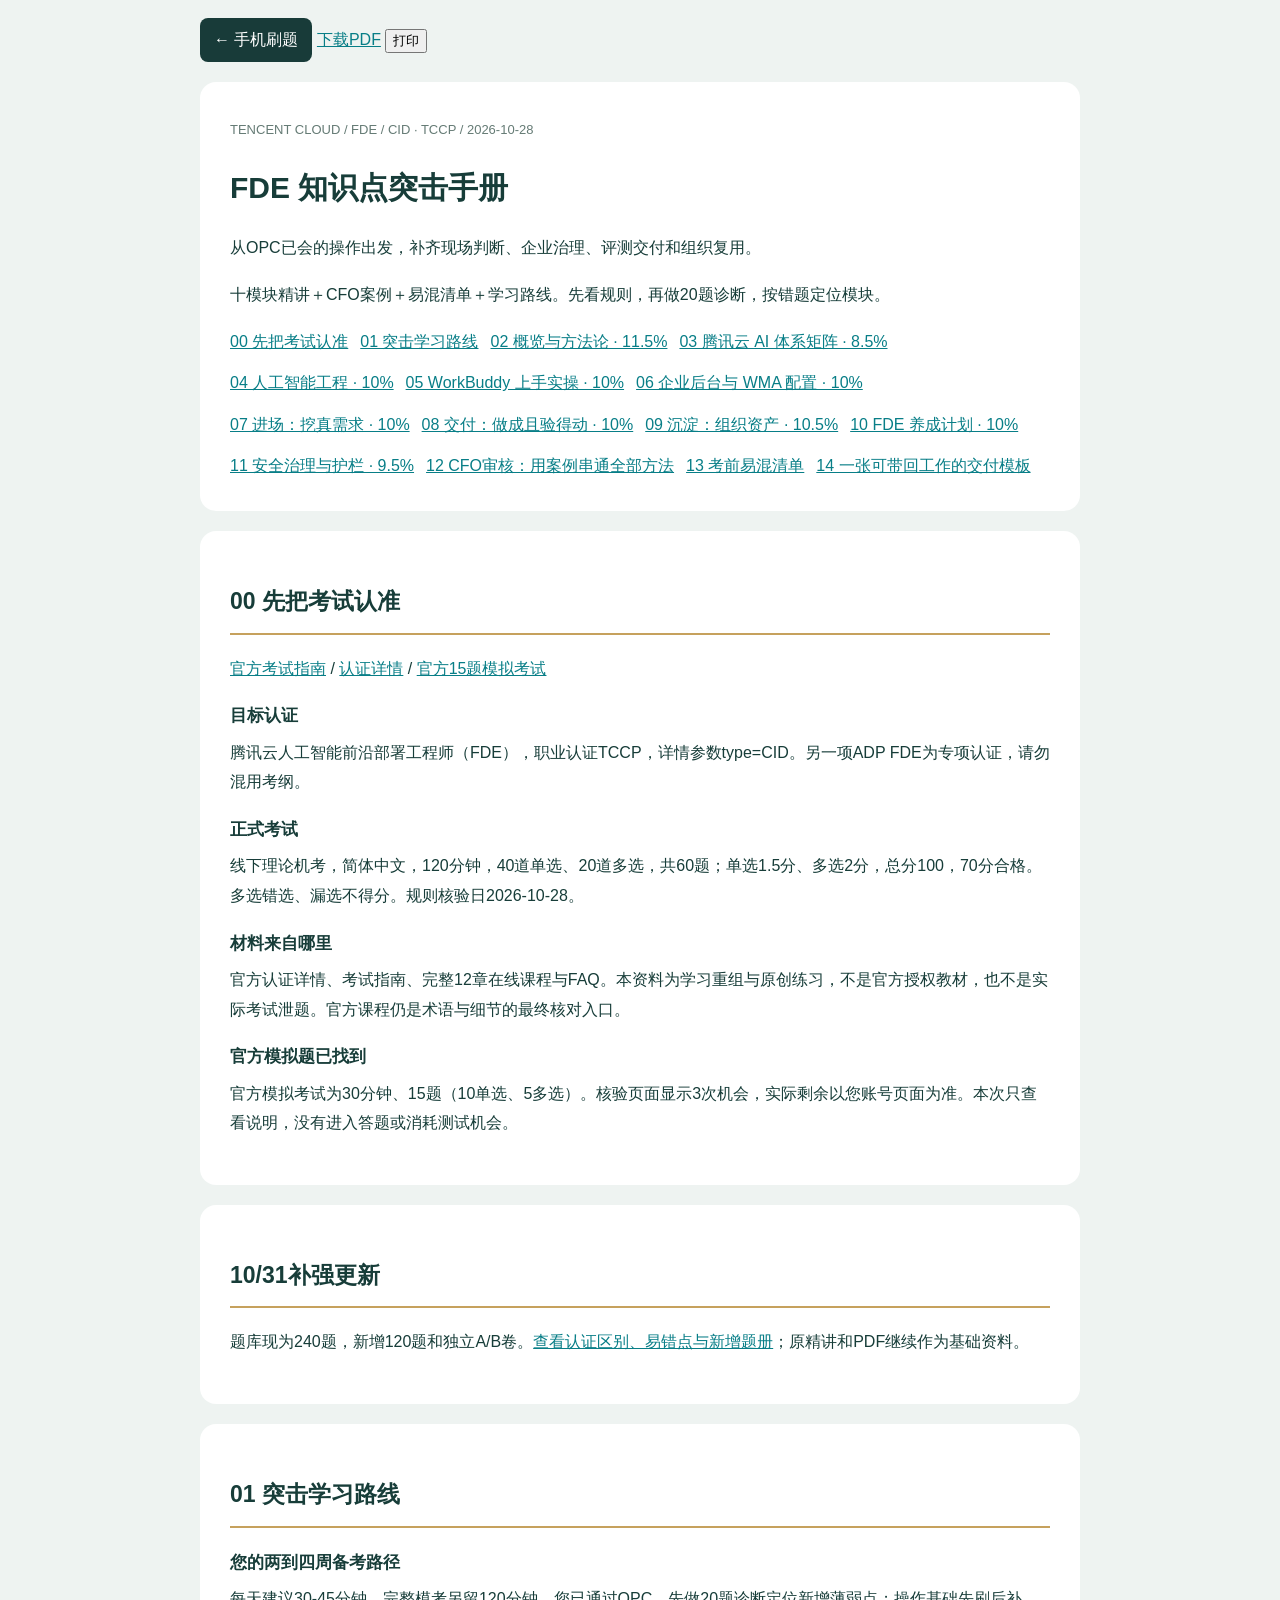
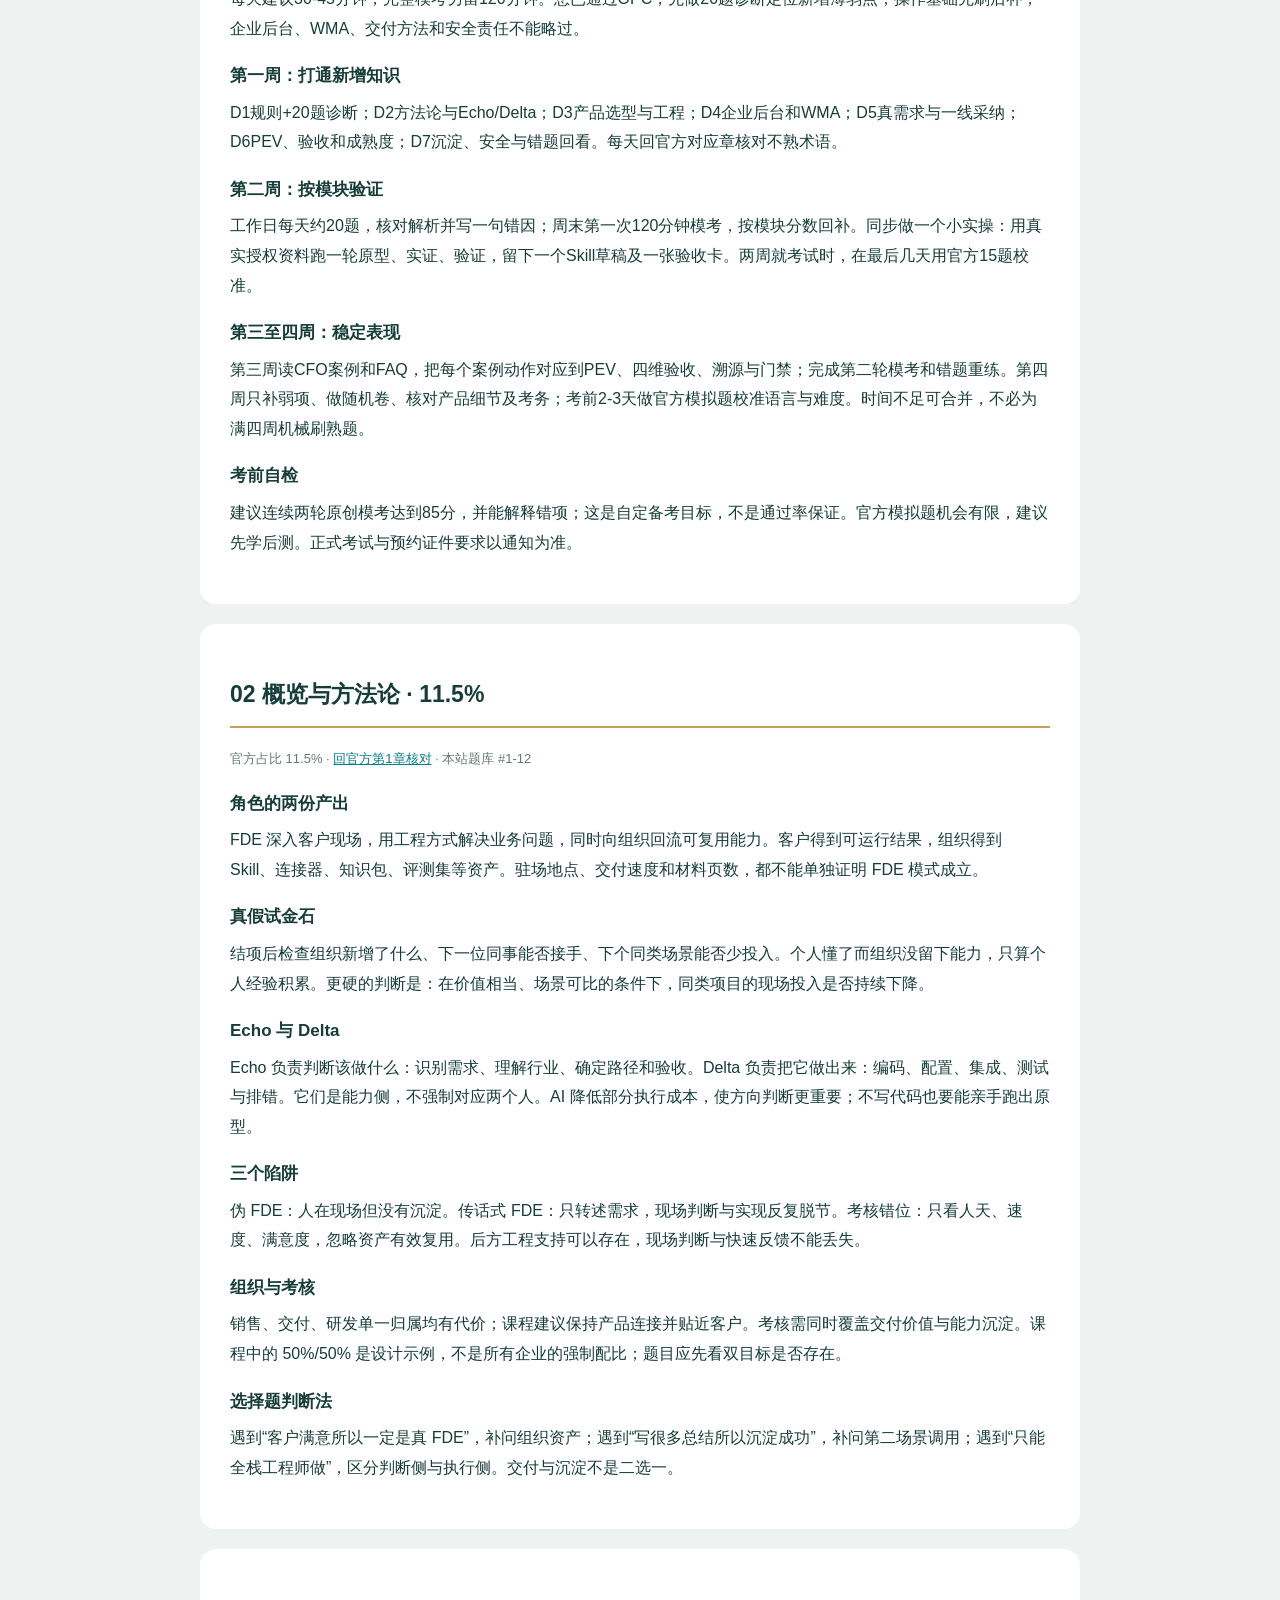
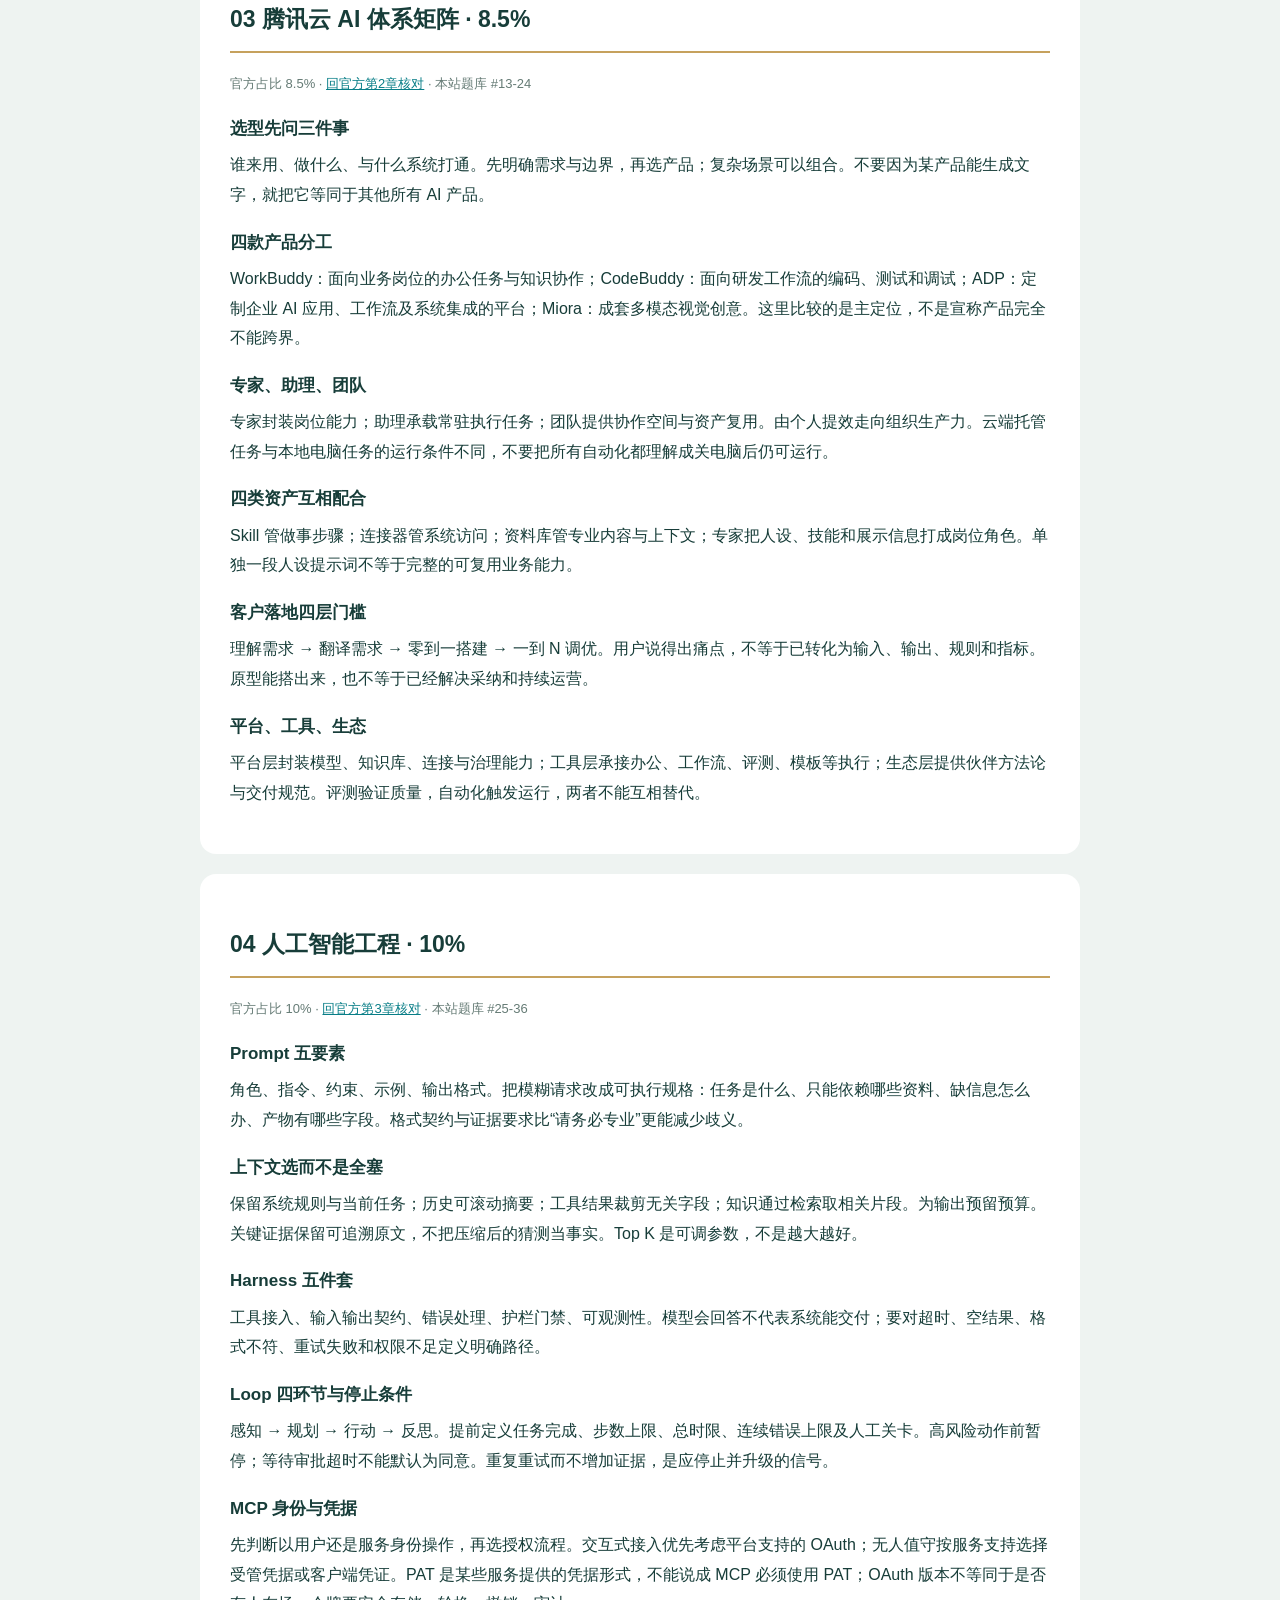
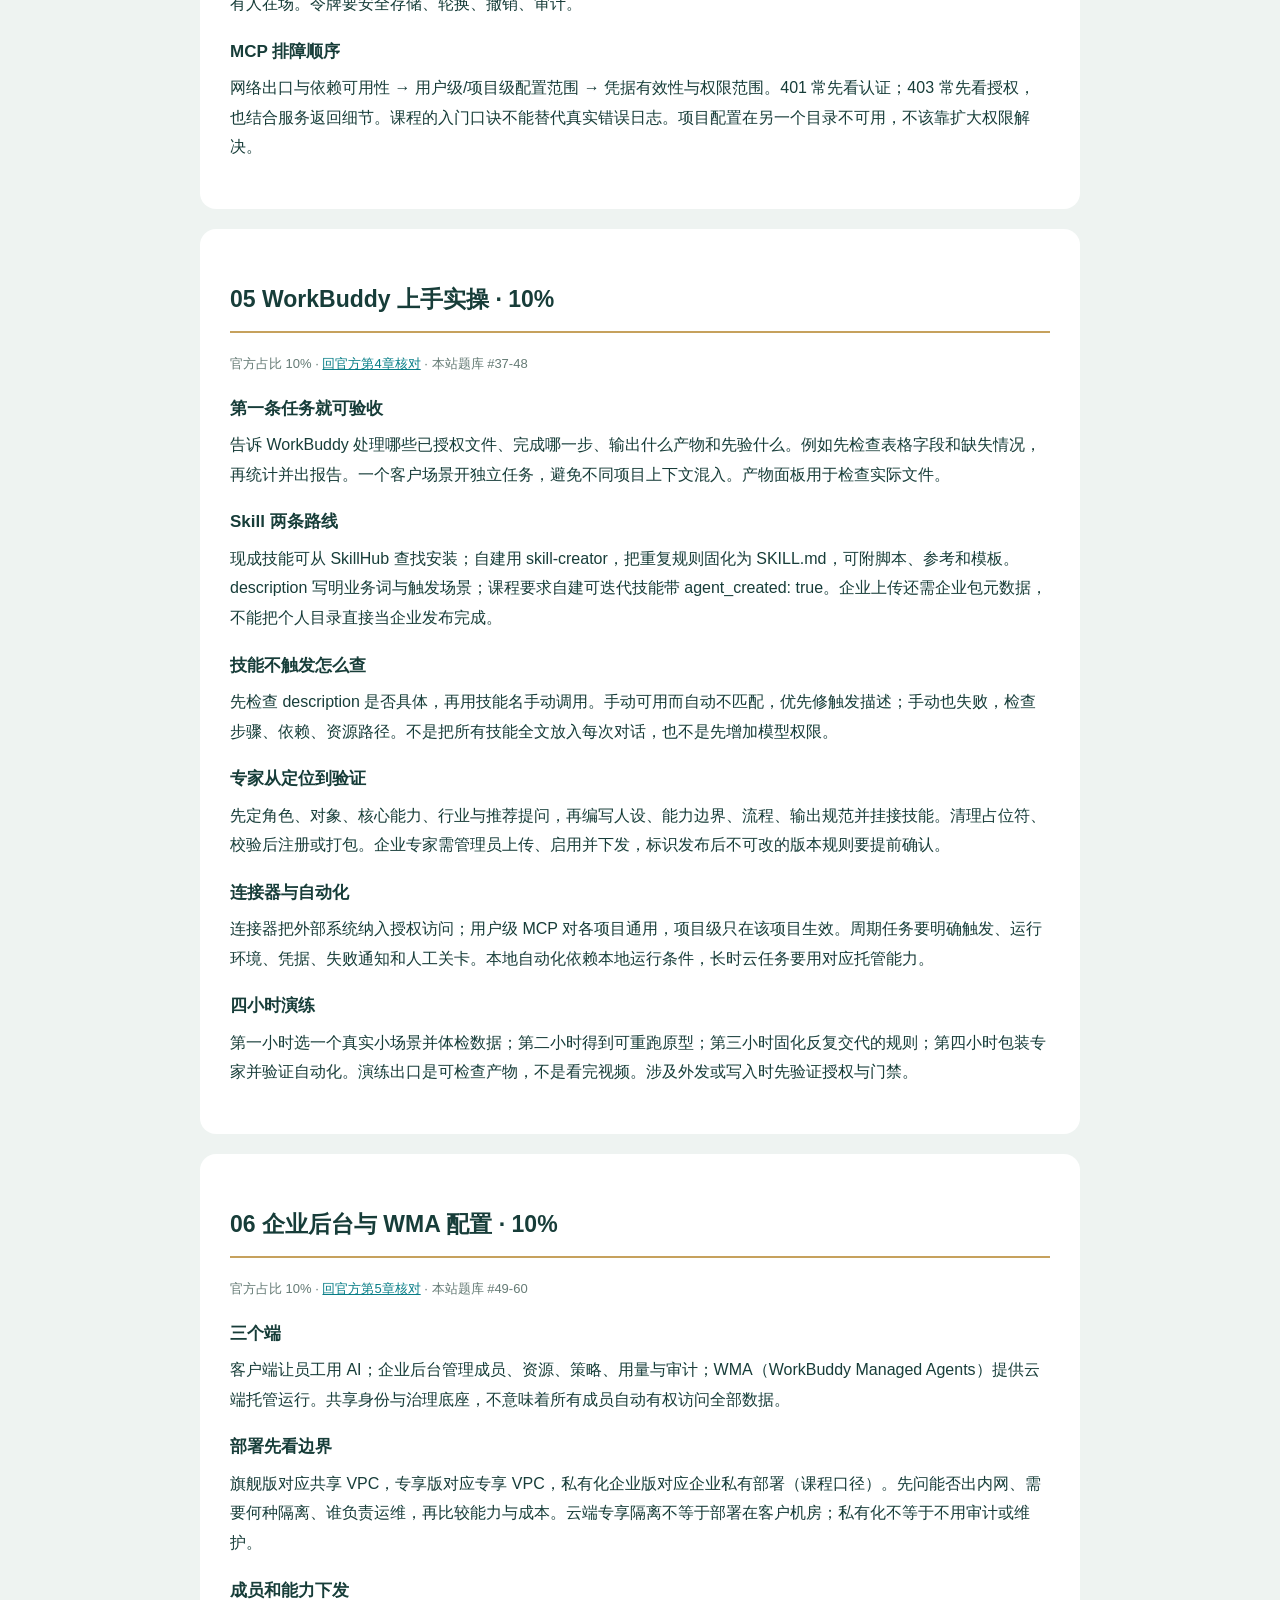
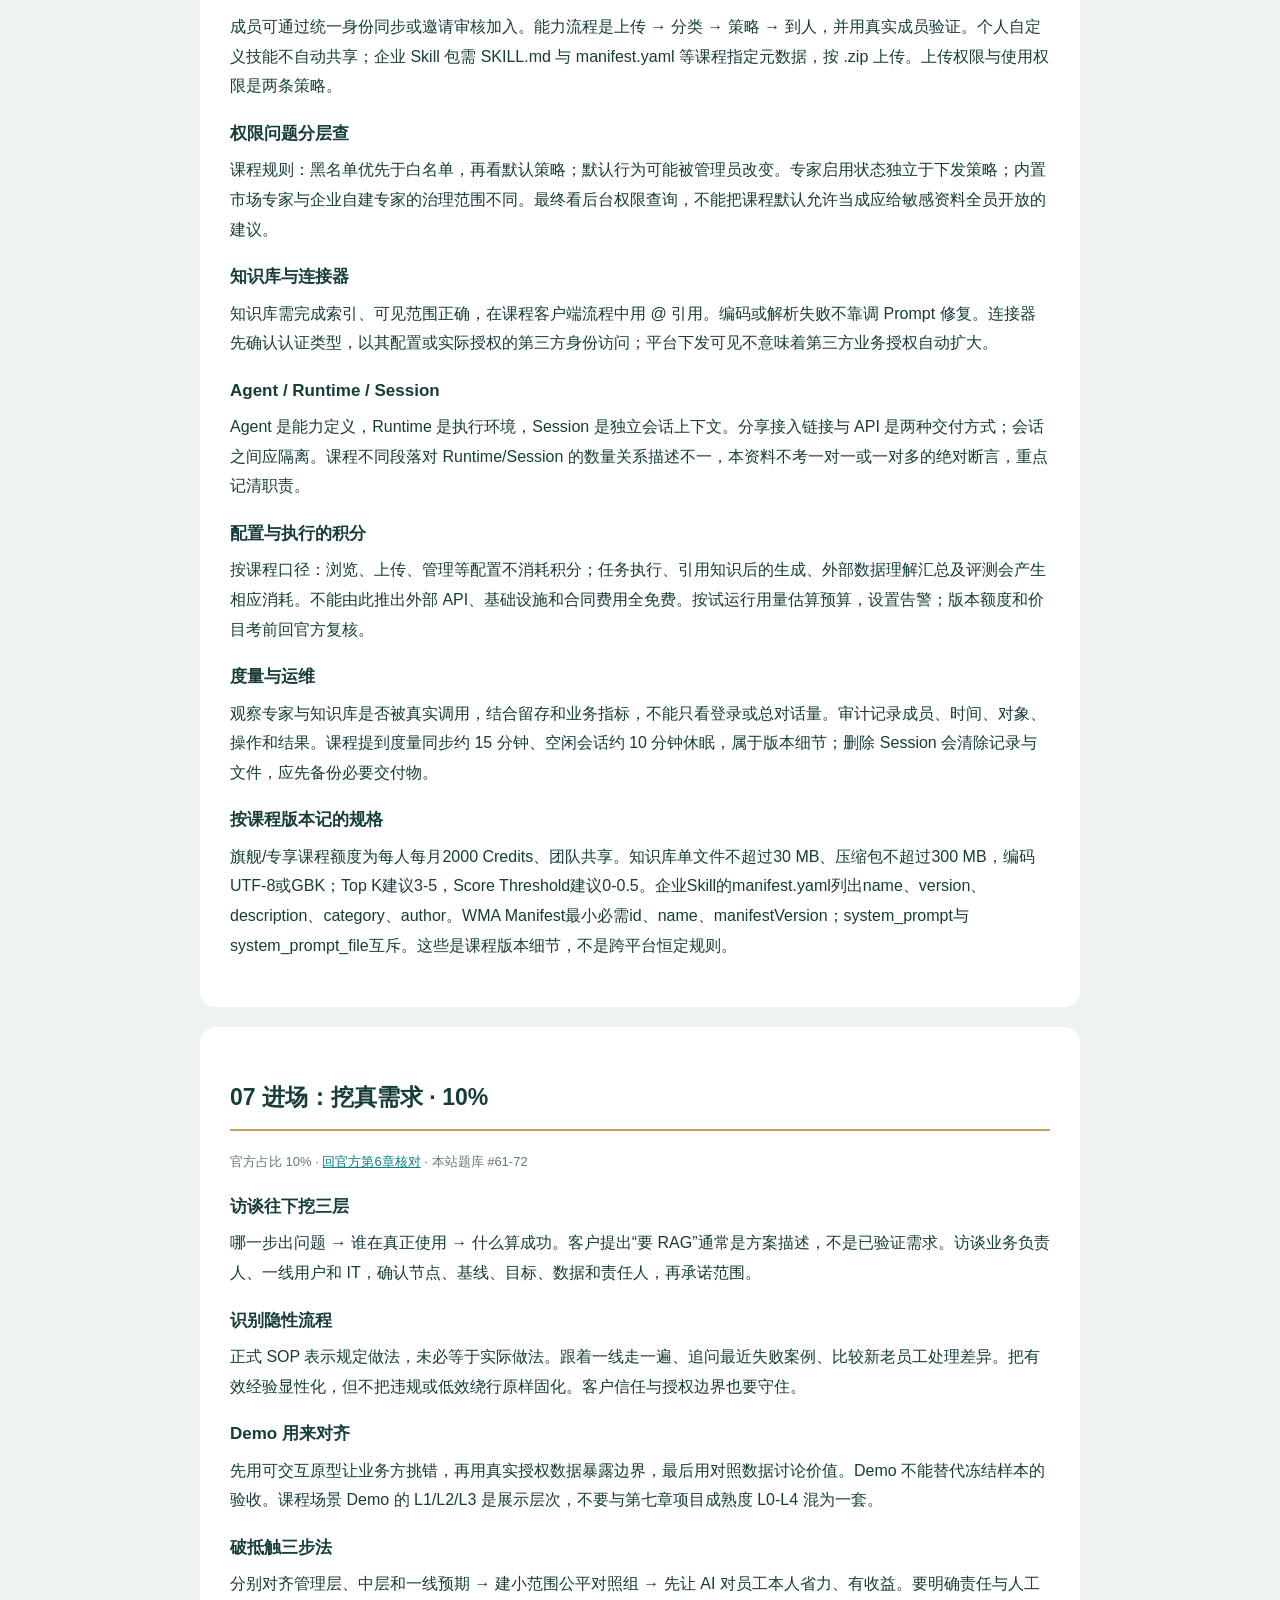
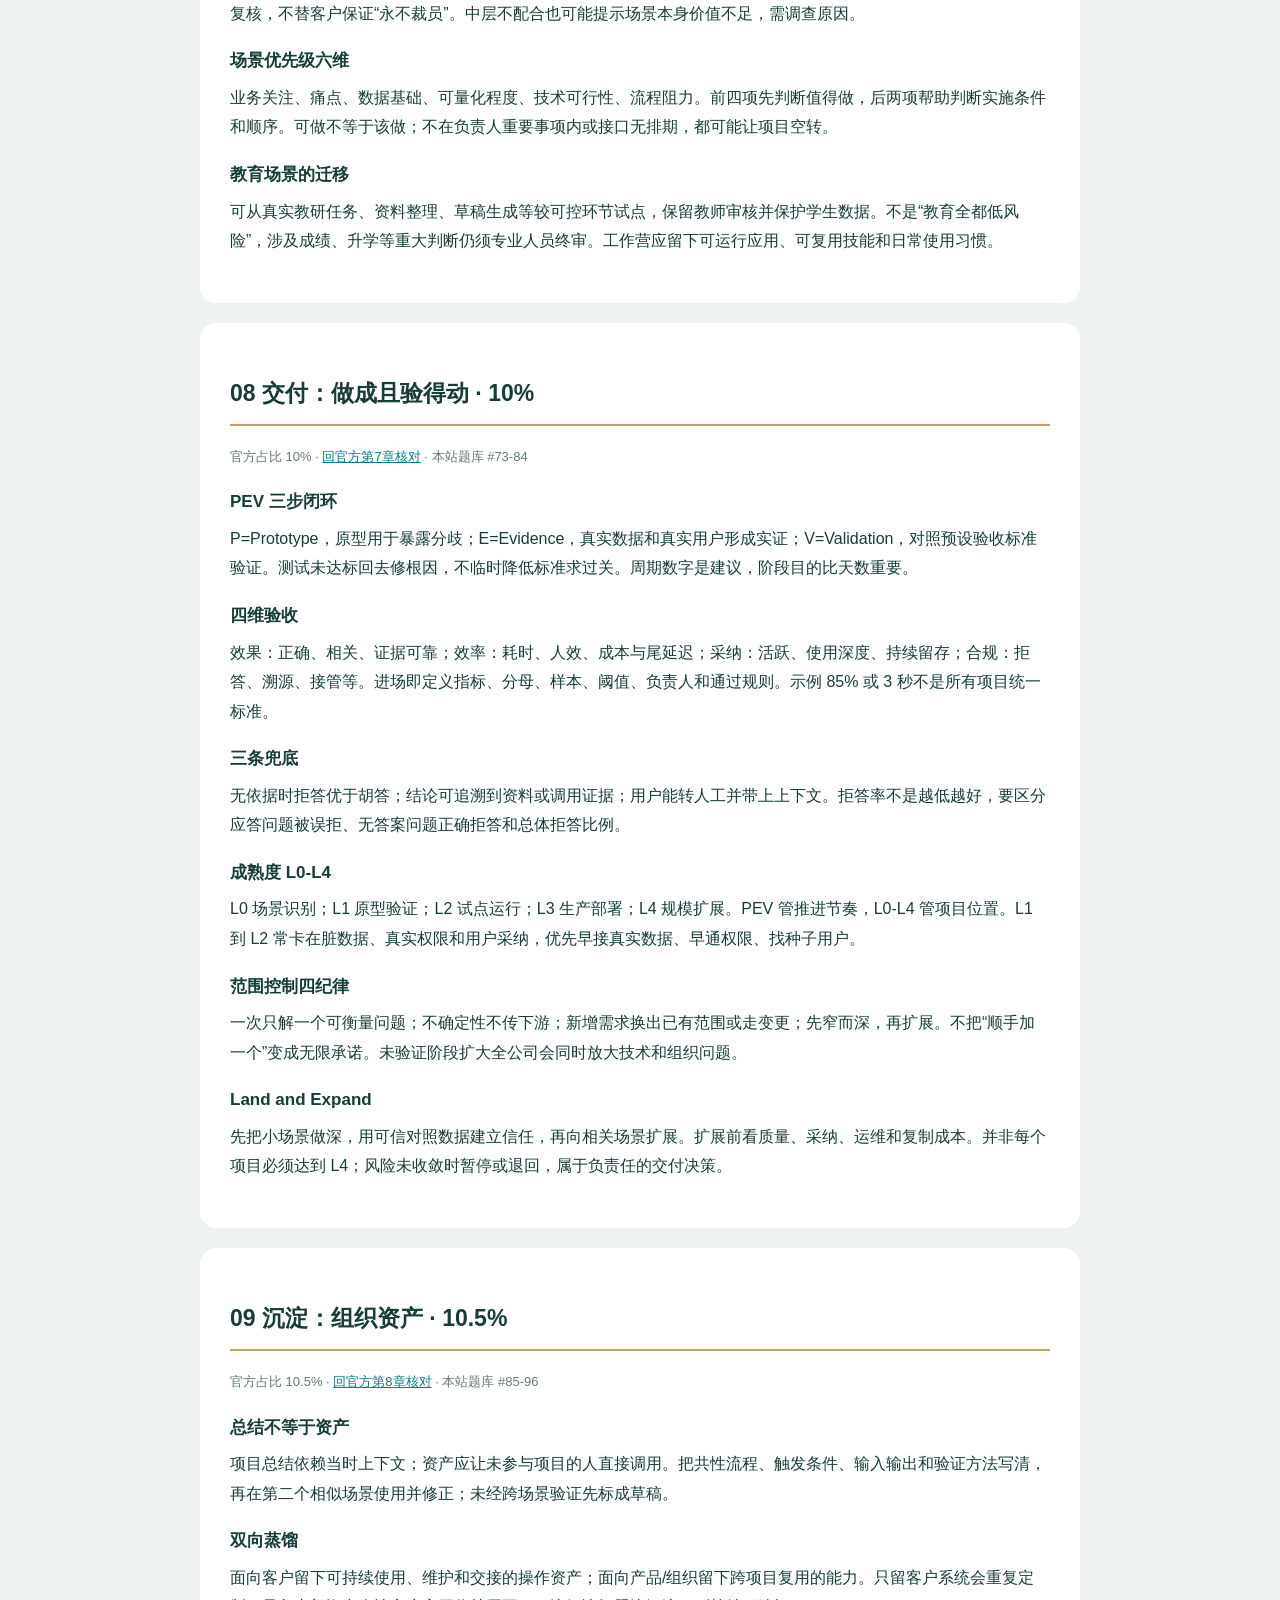
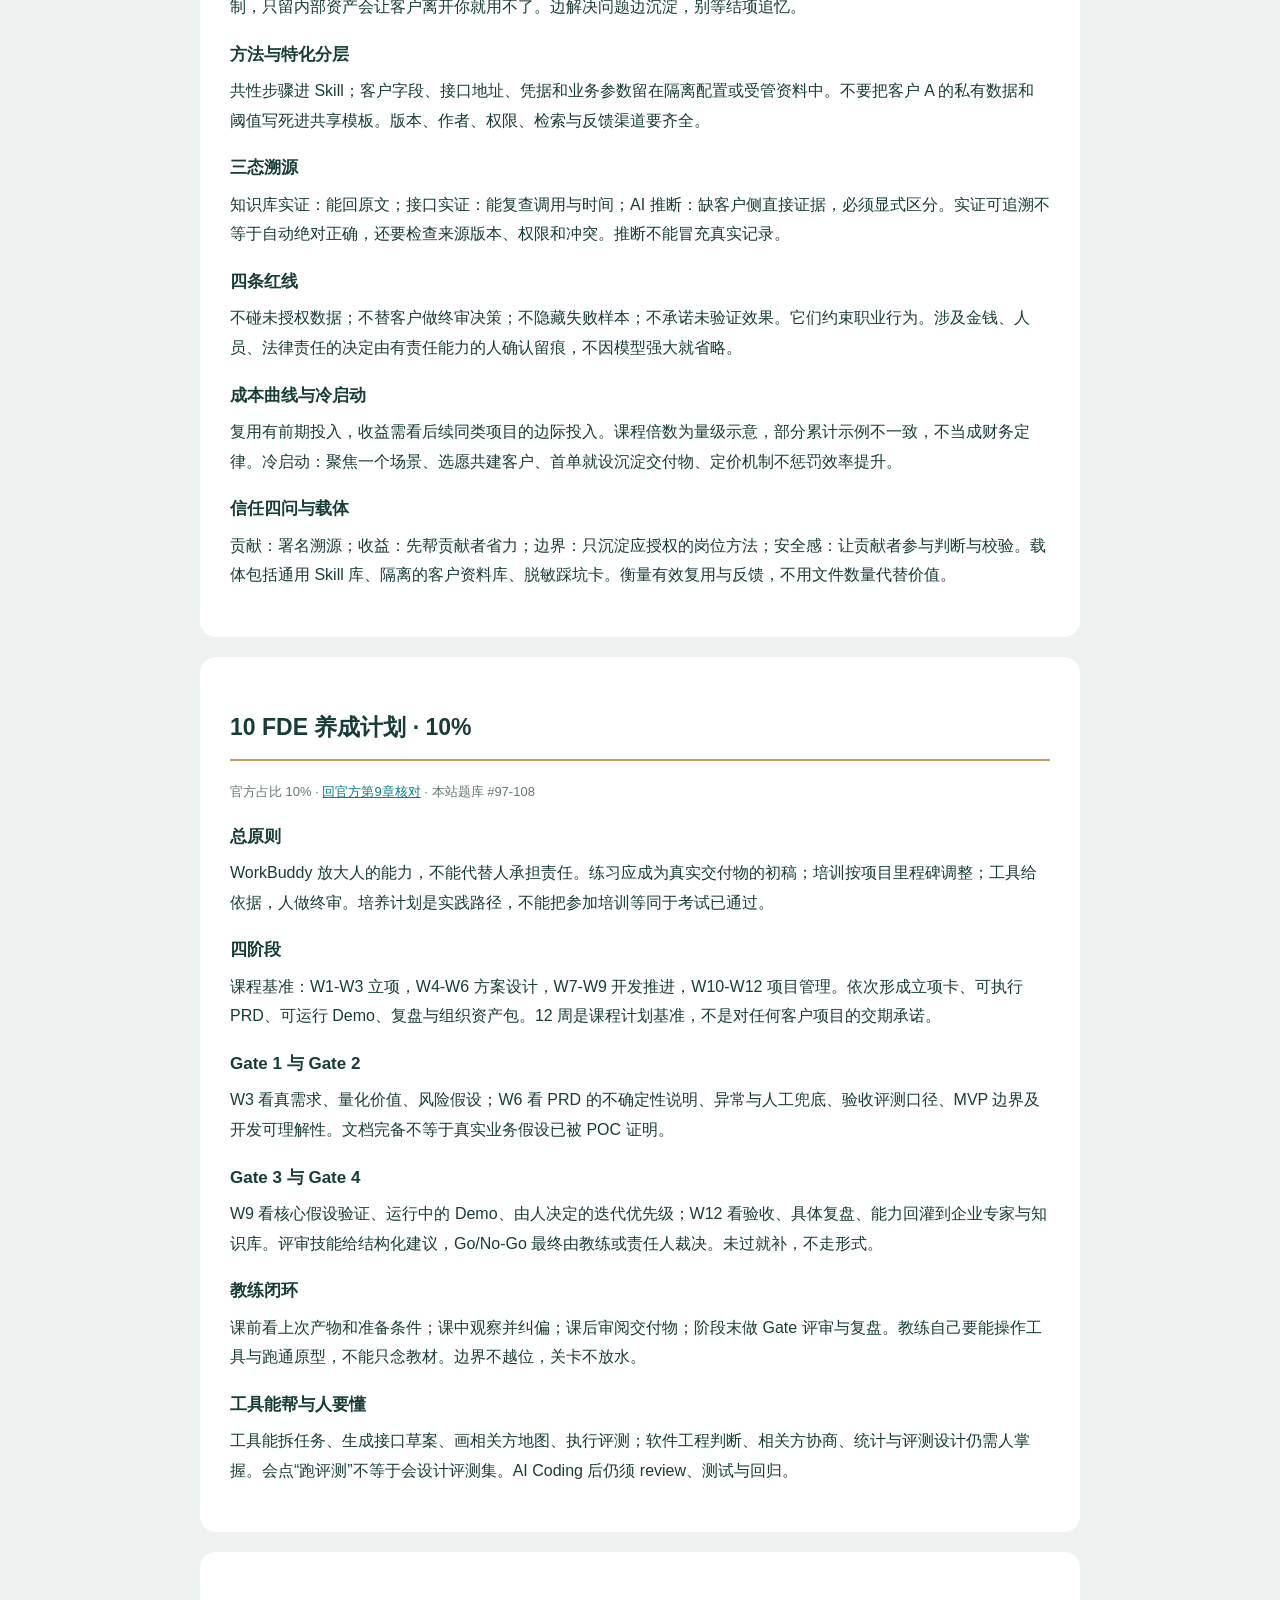
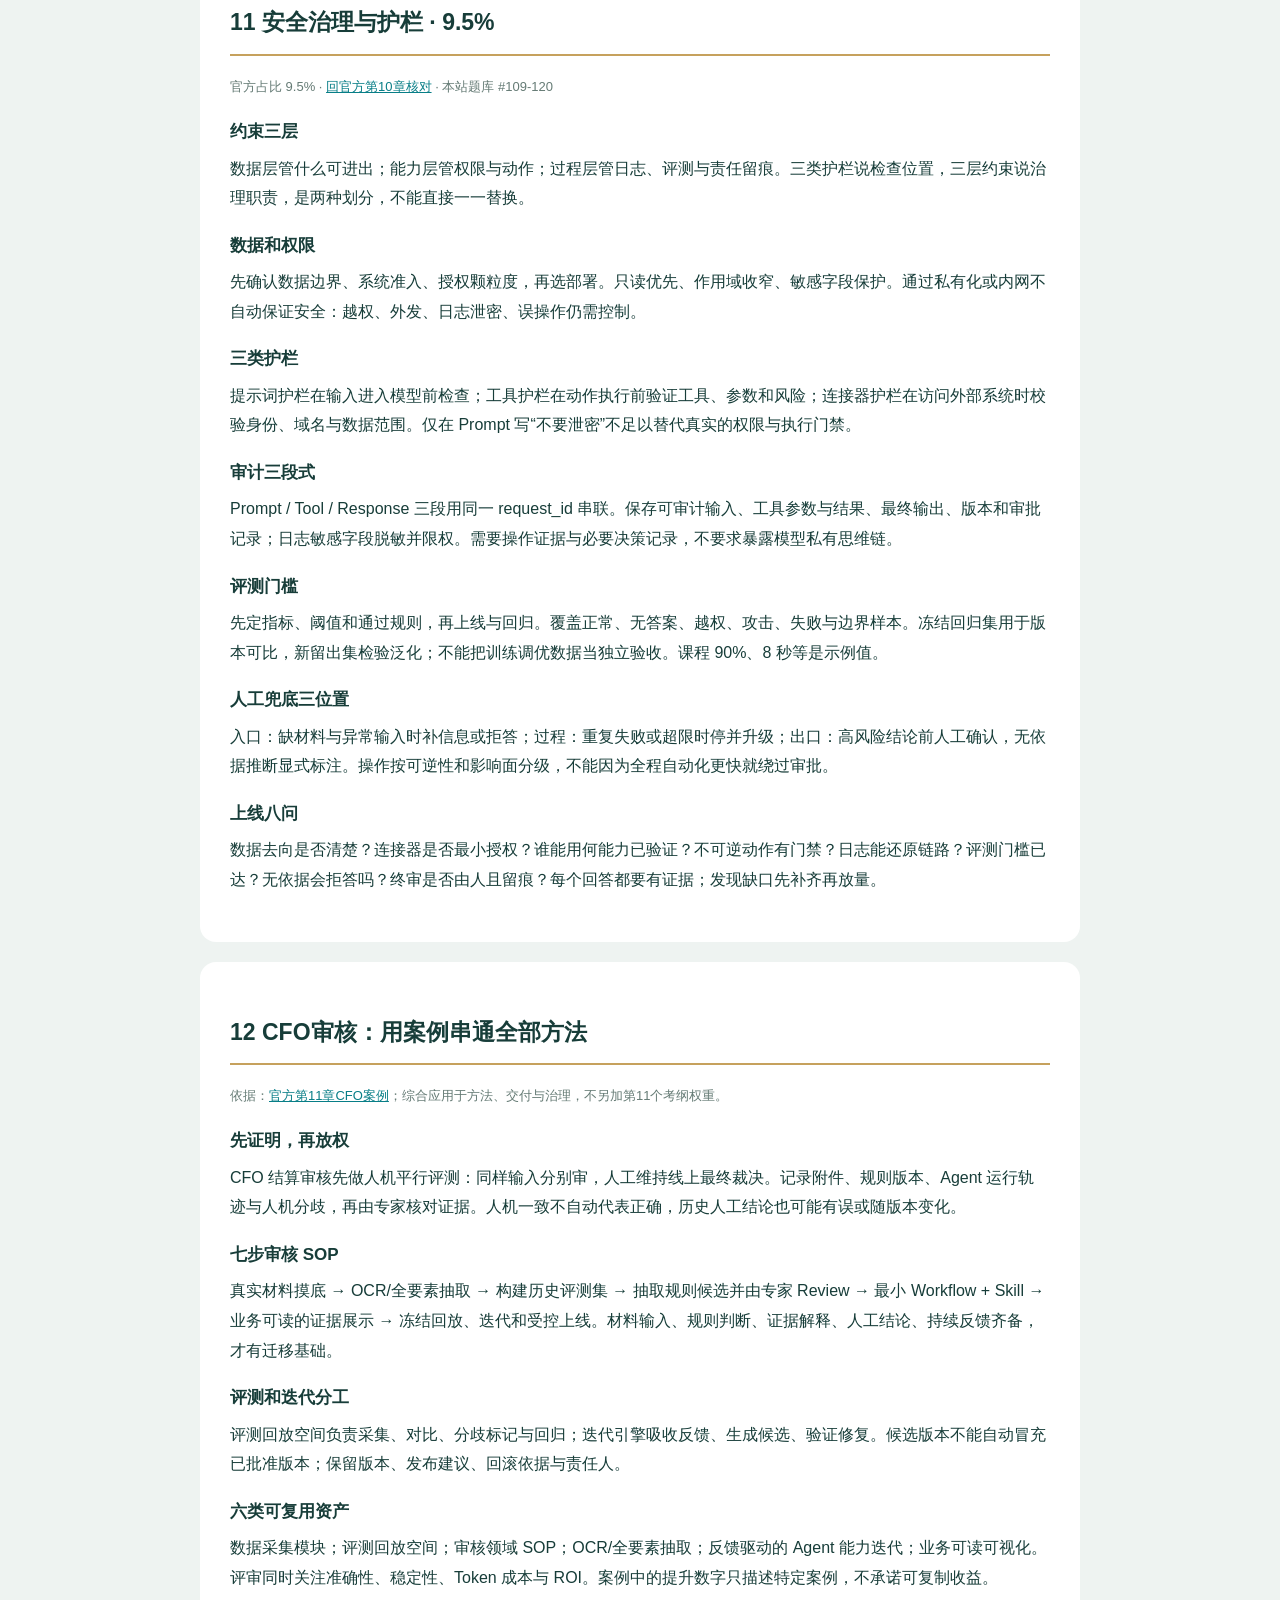
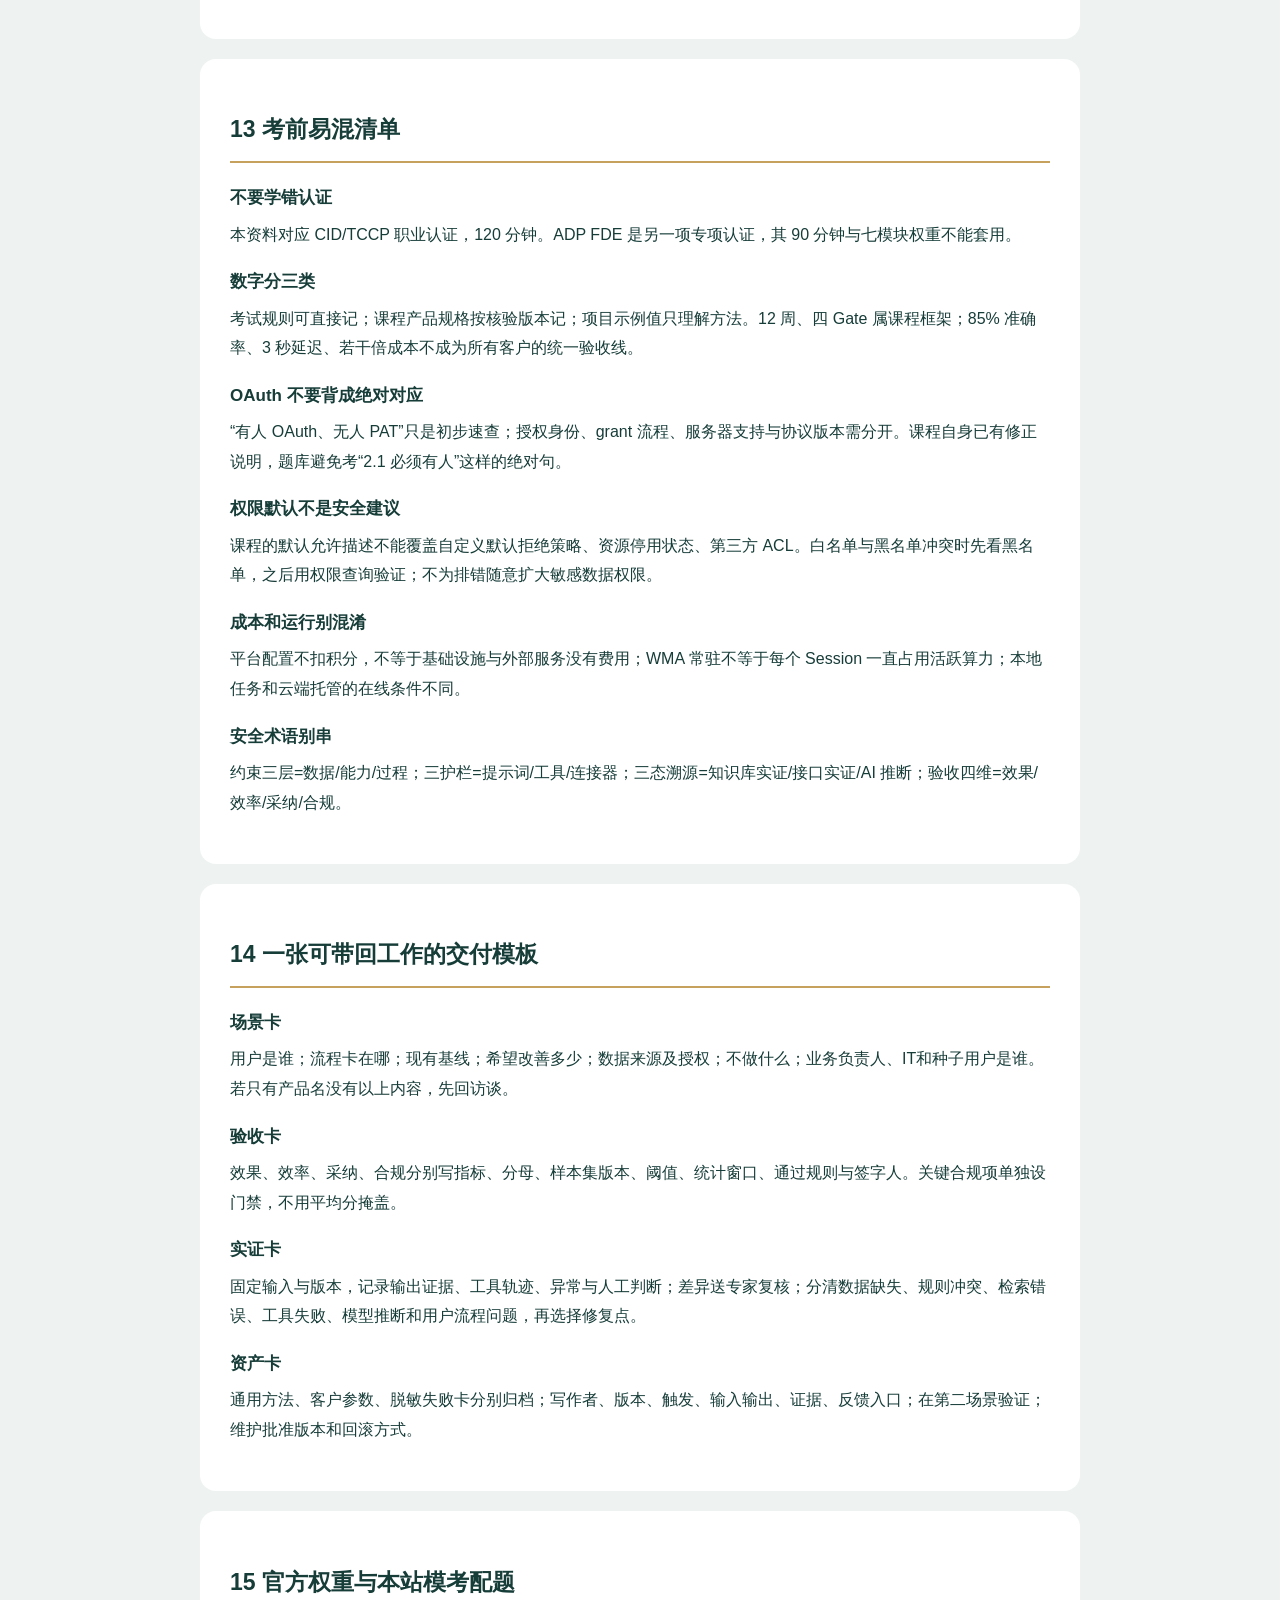
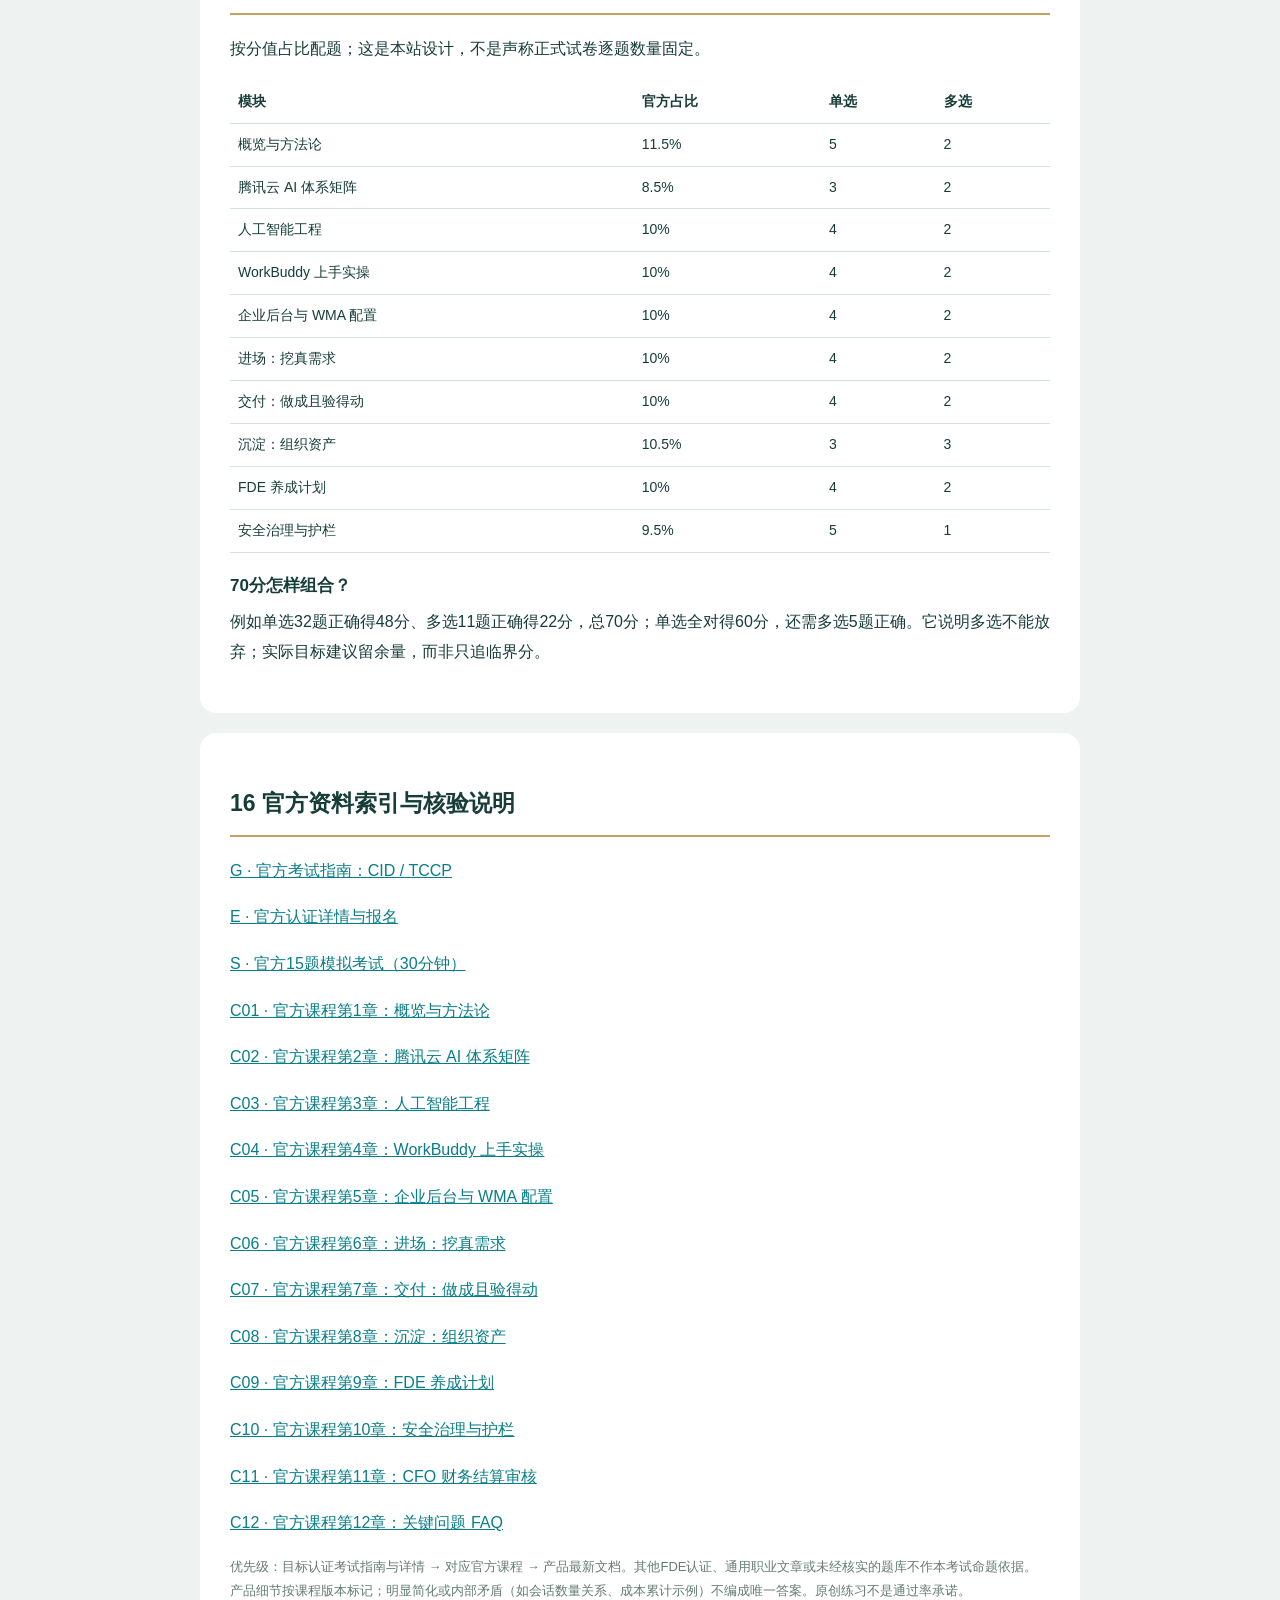
==== commit bb3b1867: "Expand CID FDE prep to 240 questions with independent A and B mock exams" ====
--- a/guide.html
+++ b/guide.html
@@ -1 +1 @@
-<!doctype html><html lang="zh-CN"><head><meta charset="utf-8"><meta name="viewport" content="width=device-width,initial-scale=1"><title>FDE 知识点突击手册</title><style>body{margin:0;background:#eef3f1;color:#173d39;font:16px/1.85 -apple-system,BlinkMacSystemFont,"PingFang SC","Microsoft YaHei",sans-serif}main{max-width:880px;margin:auto;padding:18px}section{background:white;margin:20px 0;padding:30px;border-radius:16px;scroll-margin-top:20px}h1{font-size:30px;line-height:1.4}h2{font-size:23px;border-bottom:2px solid #c6a15d;padding-bottom:10px}h3{font-size:17px;margin-bottom:4px}p{margin:6px 0 17px}a{color:#087e87;overflow-wrap:anywhere}nav{display:flex;flex-wrap:wrap;gap:12px}.small{font-size:13px;color:#657b75}table{border-collapse:collapse;width:100%;font-size:14px}td,th{padding:8px;border-bottom:1px solid #d7e3df;text-align:left}.btn{display:inline-block;background:#183b39;color:white;padding:7px 14px;border-radius:8px;text-decoration:none}@media(max-width:600px){section{padding:20px}main{padding:10px}}@media print{body{background:white;font-size:10.5pt}main{max-width:none;padding:0}section{break-before:page;padding:0;border-radius:0}section:first-child{break-before:auto}.noprint{display:none}h3,p{break-inside:avoid}a{color:#173d39}h2{font-size:19pt}h3{break-after:avoid}}</style></head><body><main><div class="noprint"><a class="btn" href="./">← 手机刷题</a> <a href="./FDE-知识点突击手册.pdf">下载PDF</a> <button onclick="window.print()">打印</button></div><section><p class="small">TENCENT CLOUD / FDE / CID · TCCP / 2026-10-28</p><h1>FDE 知识点突击手册</h1><p>从OPC已会的操作出发，补齐现场判断、企业治理、评测交付和组织复用。</p><p>十模块精讲＋CFO案例＋易混清单＋学习路线。先看规则，再做20题诊断，按错题定位模块。</p><nav><a href="#start">00 先把考试认准</a><a href="#plan">01 突击学习路线</a><a href="#m1">02 概览与方法论 · 11.5%</a><a href="#m2">03 腾讯云 AI 体系矩阵 · 8.5%</a><a href="#m3">04 人工智能工程 · 10%</a><a href="#m4">05 WorkBuddy 上手实操 · 10%</a><a href="#m5">06 企业后台与 WMA 配置 · 10%</a><a href="#m6">07 进场：挖真需求 · 10%</a><a href="#m7">08 交付：做成且验得动 · 10%</a><a href="#m8">09 沉淀：组织资产 · 10.5%</a><a href="#m9">10 FDE 养成计划 · 10%</a><a href="#m10">11 安全治理与护栏 · 9.5%</a><a href="#case">12 CFO审核：用案例串通全部方法</a><a href="#traps">13 考前易混清单</a><a href="#form">14 一张可带回工作的交付模板</a></nav></section><section id="start"><h2>00 先把考试认准</h2><p><a href="https://cloud.tencent.com/document/product/658/139487?lang=zh">官方考试指南</a> / <a href="https://cloud.tencent.com/edu/training/cert/detail?type=CID">认证详情</a> / <a href="https://cloud.tencent.com/edu/learning/exam-detail?examConfigId=5054802302208">官方15题模拟考试</a></p><h3>目标认证</h3><p>腾讯云人工智能前沿部署工程师（FDE），职业认证TCCP，详情参数type=CID。另一项ADP FDE为专项认证，请勿混用考纲。</p><h3>正式考试</h3><p>线下理论机考，简体中文，120分钟，40道单选、20道多选，共60题；单选1.5分、多选2分，总分100，70分合格。多选错选、漏选不得分。规则核验日2026-10-28。</p><h3>材料来自哪里</h3><p>官方认证详情、考试指南、完整12章在线课程与FAQ。本资料为学习重组与原创练习，不是官方授权教材，也不是实际考试泄题。官方课程仍是术语与细节的最终核对入口。</p><h3>官方模拟题已找到</h3><p>官方模拟考试为30分钟、15题（10单选、5多选）。核验页面显示3次机会，实际剩余以您账号页面为准。本次只查看说明，没有进入答题或消耗测试机会。</p></section><section id="plan"><h2>01 突击学习路线</h2><h3>您的两到四周备考路径</h3><p>每天建议30-45分钟，完整模考另留120分钟。您已通过OPC，先做20题诊断定位新增薄弱点；操作基础先刷后补，企业后台、WMA、交付方法和安全责任不能略过。</p><h3>第一周：打通新增知识</h3><p>D1规则+20题诊断；D2方法论与Echo/Delta；D3产品选型与工程；D4企业后台和WMA；D5真需求与一线采纳；D6PEV、验收和成熟度；D7沉淀、安全与错题回看。每天回官方对应章核对不熟术语。</p><h3>第二周：按模块验证</h3><p>工作日每天约20题，核对解析并写一句错因；周末第一次120分钟模考，按模块分数回补。同步做一个小实操：用真实授权资料跑一轮原型、实证、验证，留下一个Skill草稿及一张验收卡。两周就考试时，在最后几天用官方15题校准。</p><h3>第三至四周：稳定表现</h3><p>第三周读CFO案例和FAQ，把每个案例动作对应到PEV、四维验收、溯源与门禁；完成第二轮模考和错题重练。第四周只补弱项、做随机卷、核对产品细节及考务；考前2-3天做官方模拟题校准语言与难度。时间不足可合并，不必为满四周机械刷熟题。</p><h3>考前自检</h3><p>建议连续两轮原创模考达到85分，并能解释错项；这是自定备考目标，不是通过率保证。官方模拟题机会有限，建议先学后测。正式考试与预约证件要求以通知为准。</p></section><section id="m1"><h2>02 概览与方法论 · 11.5%</h2><p class="small">官方占比 11.5% · <a href="https://cloud.tencent.com/edu/learning/course-4767-84813-84825" target="_blank" rel="noopener">回官方第1章核对</a> · 本站题库 #1-12</p><h3>角色的两份产出</h3><p>FDE 深入客户现场，用工程方式解决业务问题，同时向组织回流可复用能力。客户得到可运行结果，组织得到 Skill、连接器、知识包、评测集等资产。驻场地点、交付速度和材料页数，都不能单独证明 FDE 模式成立。</p><h3>真假试金石</h3><p>结项后检查组织新增了什么、下一位同事能否接手、下个同类场景能否少投入。个人懂了而组织没留下能力，只算个人经验积累。更硬的判断是：在价值相当、场景可比的条件下，同类项目的现场投入是否持续下降。</p><h3>Echo 与 Delta</h3><p>Echo 负责判断该做什么：识别需求、理解行业、确定路径和验收。Delta 负责把它做出来：编码、配置、集成、测试与排错。它们是能力侧，不强制对应两个人。AI 降低部分执行成本，使方向判断更重要；不写代码也要能亲手跑出原型。</p><h3>三个陷阱</h3><p>伪 FDE：人在现场但没有沉淀。传话式 FDE：只转述需求，现场判断与实现反复脱节。考核错位：只看人天、速度、满意度，忽略资产有效复用。后方工程支持可以存在，现场判断与快速反馈不能丢失。</p><h3>组织与考核</h3><p>销售、交付、研发单一归属均有代价；课程建议保持产品连接并贴近客户。考核需同时覆盖交付价值与能力沉淀。课程中的 50%/50% 是设计示例，不是所有企业的强制配比；题目应先看双目标是否存在。</p><h3>选择题判断法</h3><p>遇到“客户满意所以一定是真 FDE”，补问组织资产；遇到“写很多总结所以沉淀成功”，补问第二场景调用；遇到“只能全栈工程师做”，区分判断侧与执行侧。交付与沉淀不是二选一。</p></section><section id="m2"><h2>03 腾讯云 AI 体系矩阵 · 8.5%</h2><p class="small">官方占比 8.5% · <a href="https://cloud.tencent.com/edu/learning/course-4767-84814-84830" target="_blank" rel="noopener">回官方第2章核对</a> · 本站题库 #13-24</p><h3>选型先问三件事</h3><p>谁来用、做什么、与什么系统打通。先明确需求与边界，再选产品；复杂场景可以组合。不要因为某产品能生成文字，就把它等同于其他所有 AI 产品。</p><h3>四款产品分工</h3><p>WorkBuddy：面向业务岗位的办公任务与知识协作；CodeBuddy：面向研发工作流的编码、测试和调试；ADP：定制企业 AI 应用、工作流及系统集成的平台；Miora：成套多模态视觉创意。这里比较的是主定位，不是宣称产品完全不能跨界。</p><h3>专家、助理、团队</h3><p>专家封装岗位能力；助理承载常驻执行任务；团队提供协作空间与资产复用。由个人提效走向组织生产力。云端托管任务与本地电脑任务的运行条件不同，不要把所有自动化都理解成关电脑后仍可运行。</p><h3>四类资产互相配合</h3><p>Skill 管做事步骤；连接器管系统访问；资料库管专业内容与上下文；专家把人设、技能和展示信息打成岗位角色。单独一段人设提示词不等于完整的可复用业务能力。</p><h3>客户落地四层门槛</h3><p>理解需求 → 翻译需求 → 零到一搭建 → 一到 N 调优。用户说得出痛点，不等于已转化为输入、输出、规则和指标。原型能搭出来，也不等于已经解决采纳和持续运营。</p><h3>平台、工具、生态</h3><p>平台层封装模型、知识库、连接与治理能力；工具层承接办公、工作流、评测、模板等执行；生态层提供伙伴方法论与交付规范。评测验证质量，自动化触发运行，两者不能互相替代。</p></section><section id="m3"><h2>04 人工智能工程 · 10%</h2><p class="small">官方占比 10% · <a href="https://cloud.tencent.com/edu/learning/course-4767-84815-84836" target="_blank" rel="noopener">回官方第3章核对</a> · 本站题库 #25-36</p><h3>Prompt 五要素</h3><p>角色、指令、约束、示例、输出格式。把模糊请求改成可执行规格：任务是什么、只能依赖哪些资料、缺信息怎么办、产物有哪些字段。格式契约与证据要求比“请务必专业”更能减少歧义。</p><h3>上下文选而不是全塞</h3><p>保留系统规则与当前任务；历史可滚动摘要；工具结果裁剪无关字段；知识通过检索取相关片段。为输出预留预算。关键证据保留可追溯原文，不把压缩后的猜测当事实。Top K 是可调参数，不是越大越好。</p><h3>Harness 五件套</h3><p>工具接入、输入输出契约、错误处理、护栏门禁、可观测性。模型会回答不代表系统能交付；要对超时、空结果、格式不符、重试失败和权限不足定义明确路径。</p><h3>Loop 四环节与停止条件</h3><p>感知 → 规划 → 行动 → 反思。提前定义任务完成、步数上限、总时限、连续错误上限及人工关卡。高风险动作前暂停；等待审批超时不能默认为同意。重复重试而不增加证据，是应停止并升级的信号。</p><h3>MCP 身份与凭据</h3><p>先判断以用户还是服务身份操作，再选授权流程。交互式接入优先考虑平台支持的 OAuth；无人值守按服务支持选择受管凭据或客户端凭证。PAT 是某些服务提供的凭据形式，不能说成 MCP 必须使用 PAT；OAuth 版本不等同于是否有人在场。令牌要安全存储、轮换、撤销、审计。</p><h3>MCP 排障顺序</h3><p>网络出口与依赖可用性 → 用户级/项目级配置范围 → 凭据有效性与权限范围。401 常先看认证；403 常先看授权，也结合服务返回细节。课程的入门口诀不能替代真实错误日志。项目配置在另一个目录不可用，不该靠扩大权限解决。</p></section><section id="m4"><h2>05 WorkBuddy 上手实操 · 10%</h2><p class="small">官方占比 10% · <a href="https://cloud.tencent.com/edu/learning/course-4767-84816-84841" target="_blank" rel="noopener">回官方第4章核对</a> · 本站题库 #37-48</p><h3>第一条任务就可验收</h3><p>告诉 WorkBuddy 处理哪些已授权文件、完成哪一步、输出什么产物和先验什么。例如先检查表格字段和缺失情况，再统计并出报告。一个客户场景开独立任务，避免不同项目上下文混入。产物面板用于检查实际文件。</p><h3>Skill 两条路线</h3><p>现成技能可从 SkillHub 查找安装；自建用 skill-creator，把重复规则固化为 SKILL.md，可附脚本、参考和模板。description 写明业务词与触发场景；课程要求自建可迭代技能带 agent_created: true。企业上传还需企业包元数据，不能把个人目录直接当企业发布完成。</p><h3>技能不触发怎么查</h3><p>先检查 description 是否具体，再用技能名手动调用。手动可用而自动不匹配，优先修触发描述；手动也失败，检查步骤、依赖、资源路径。不是把所有技能全文放入每次对话，也不是先增加模型权限。</p><h3>专家从定位到验证</h3><p>先定角色、对象、核心能力、行业与推荐提问，再编写人设、能力边界、流程、输出规范并挂接技能。清理占位符、校验后注册或打包。企业专家需管理员上传、启用并下发，标识发布后不可改的版本规则要提前确认。</p><h3>连接器与自动化</h3><p>连接器把外部系统纳入授权访问；用户级 MCP 对各项目通用，项目级只在该项目生效。周期任务要明确触发、运行环境、凭据、失败通知和人工关卡。本地自动化依赖本地运行条件，长时云任务要用对应托管能力。</p><h3>四小时演练</h3><p>第一小时选一个真实小场景并体检数据；第二小时得到可重跑原型；第三小时固化反复交代的规则；第四小时包装专家并验证自动化。演练出口是可检查产物，不是看完视频。涉及外发或写入时先验证授权与门禁。</p></section><section id="m5"><h2>06 企业后台与 WMA 配置 · 10%</h2><p class="small">官方占比 10% · <a href="https://cloud.tencent.com/edu/learning/course-4767-84817-84847" target="_blank" rel="noopener">回官方第5章核对</a> · 本站题库 #49-60</p><h3>三个端</h3><p>客户端让员工用 AI；企业后台管理成员、资源、策略、用量与审计；WMA（WorkBuddy Managed Agents）提供云端托管运行。共享身份与治理底座，不意味着所有成员自动有权访问全部数据。</p><h3>部署先看边界</h3><p>旗舰版对应共享 VPC，专享版对应专享 VPC，私有化企业版对应企业私有部署（课程口径）。先问能否出内网、需要何种隔离、谁负责运维，再比较能力与成本。云端专享隔离不等于部署在客户机房；私有化不等于不用审计或维护。</p><h3>成员和能力下发</h3><p>成员可通过统一身份同步或邀请审核加入。能力流程是上传 → 分类 → 策略 → 到人，并用真实成员验证。个人自定义技能不自动共享；企业 Skill 包需 SKILL.md 与 manifest.yaml 等课程指定元数据，按 .zip 上传。上传权限与使用权限是两条策略。</p><h3>权限问题分层查</h3><p>课程规则：黑名单优先于白名单，再看默认策略；默认行为可能被管理员改变。专家启用状态独立于下发策略；内置市场专家与企业自建专家的治理范围不同。最终看后台权限查询，不能把课程默认允许当成应给敏感资料全员开放的建议。</p><h3>知识库与连接器</h3><p>知识库需完成索引、可见范围正确，在课程客户端流程中用 @ 引用。编码或解析失败不靠调 Prompt 修复。连接器先确认认证类型，以其配置或实际授权的第三方身份访问；平台下发可见不意味着第三方业务授权自动扩大。</p><h3>Agent / Runtime / Session</h3><p>Agent 是能力定义，Runtime 是执行环境，Session 是独立会话上下文。分享接入链接与 API 是两种交付方式；会话之间应隔离。课程不同段落对 Runtime/Session 的数量关系描述不一，本资料不考一对一或一对多的绝对断言，重点记清职责。</p><h3>配置与执行的积分</h3><p>按课程口径：浏览、上传、管理等配置不消耗积分；任务执行、引用知识后的生成、外部数据理解汇总及评测会产生相应消耗。不能由此推出外部 API、基础设施和合同费用全免费。按试运行用量估算预算，设置告警；版本额度和价目考前回官方复核。</p><h3>度量与运维</h3><p>观察专家与知识库是否被真实调用，结合留存和业务指标，不能只看登录或总对话量。审计记录成员、时间、对象、操作和结果。课程提到度量同步约 15 分钟、空闲会话约 10 分钟休眠，属于版本细节；删除 Session 会清除记录与文件，应先备份必要交付物。</p><h3>按课程版本记的规格</h3><p>旗舰/专享课程额度为每人每月2000 Credits、团队共享。知识库单文件不超过30 MB、压缩包不超过300 MB，编码UTF-8或GBK；Top K建议3-5，Score Threshold建议0-0.5。企业Skill的manifest.yaml列出name、version、description、category、author。WMA Manifest最小必需id、name、manifestVersion；system_prompt与system_prompt_file互斥。这些是课程版本细节，不是跨平台恒定规则。</p></section><section id="m6"><h2>07 进场：挖真需求 · 10%</h2><p class="small">官方占比 10% · <a href="https://cloud.tencent.com/edu/learning/course-4767-84818-84854" target="_blank" rel="noopener">回官方第6章核对</a> · 本站题库 #61-72</p><h3>访谈往下挖三层</h3><p>哪一步出问题 → 谁在真正使用 → 什么算成功。客户提出“要 RAG”通常是方案描述，不是已验证需求。访谈业务负责人、一线用户和 IT，确认节点、基线、目标、数据和责任人，再承诺范围。</p><h3>识别隐性流程</h3><p>正式 SOP 表示规定做法，未必等于实际做法。跟着一线走一遍、追问最近失败案例、比较新老员工处理差异。把有效经验显性化，但不把违规或低效绕行原样固化。客户信任与授权边界也要守住。</p><h3>Demo 用来对齐</h3><p>先用可交互原型让业务方挑错，再用真实授权数据暴露边界，最后用对照数据讨论价值。Demo 不能替代冻结样本的验收。课程场景 Demo 的 L1/L2/L3 是展示层次，不要与第七章项目成熟度 L0-L4 混为一套。</p><h3>破抵触三步法</h3><p>分别对齐管理层、中层和一线预期 → 建小范围公平对照组 → 先让 AI 对员工本人省力、有收益。要明确责任与人工复核，不替客户保证“永不裁员”。中层不配合也可能提示场景本身价值不足，需调查原因。</p><h3>场景优先级六维</h3><p>业务关注、痛点、数据基础、可量化程度、技术可行性、流程阻力。前四项先判断值得做，后两项帮助判断实施条件和顺序。可做不等于该做；不在负责人重要事项内或接口无排期，都可能让项目空转。</p><h3>教育场景的迁移</h3><p>可从真实教研任务、资料整理、草稿生成等较可控环节试点，保留教师审核并保护学生数据。不是“教育全都低风险”，涉及成绩、升学等重大判断仍须专业人员终审。工作营应留下可运行应用、可复用技能和日常使用习惯。</p></section><section id="m7"><h2>08 交付：做成且验得动 · 10%</h2><p class="small">官方占比 10% · <a href="https://cloud.tencent.com/edu/learning/course-4767-84819-84860" target="_blank" rel="noopener">回官方第7章核对</a> · 本站题库 #73-84</p><h3>PEV 三步闭环</h3><p>P=Prototype，原型用于暴露分歧；E=Evidence，真实数据和真实用户形成实证；V=Validation，对照预设验收标准验证。测试未达标回去修根因，不临时降低标准求过关。周期数字是建议，阶段目的比天数重要。</p><h3>四维验收</h3><p>效果：正确、相关、证据可靠；效率：耗时、人效、成本与尾延迟；采纳：活跃、使用深度、持续留存；合规：拒答、溯源、接管等。进场即定义指标、分母、样本、阈值、负责人和通过规则。示例 85% 或 3 秒不是所有项目统一标准。</p><h3>三条兜底</h3><p>无依据时拒答优于胡答；结论可追溯到资料或调用证据；用户能转人工并带上上下文。拒答率不是越低越好，要区分应答问题被误拒、无答案问题正确拒答和总体拒答比例。</p><h3>成熟度 L0-L4</h3><p>L0 场景识别；L1 原型验证；L2 试点运行；L3 生产部署；L4 规模扩展。PEV 管推进节奏，L0-L4 管项目位置。L1 到 L2 常卡在脏数据、真实权限和用户采纳，优先早接真实数据、早通权限、找种子用户。</p><h3>范围控制四纪律</h3><p>一次只解一个可衡量问题；不确定性不传下游；新增需求换出已有范围或走变更；先窄而深，再扩展。不把“顺手加一个”变成无限承诺。未验证阶段扩大全公司会同时放大技术和组织问题。</p><h3>Land and Expand</h3><p>先把小场景做深，用可信对照数据建立信任，再向相关场景扩展。扩展前看质量、采纳、运维和复制成本。并非每个项目必须达到 L4；风险未收敛时暂停或退回，属于负责任的交付决策。</p></section><section id="m8"><h2>09 沉淀：组织资产 · 10.5%</h2><p class="small">官方占比 10.5% · <a href="https://cloud.tencent.com/edu/learning/course-4767-84820-84865" target="_blank" rel="noopener">回官方第8章核对</a> · 本站题库 #85-96</p><h3>总结不等于资产</h3><p>项目总结依赖当时上下文；资产应让未参与项目的人直接调用。把共性流程、触发条件、输入输出和验证方法写清，再在第二个相似场景使用并修正；未经跨场景验证先标成草稿。</p><h3>双向蒸馏</h3><p>面向客户留下可持续使用、维护和交接的操作资产；面向产品/组织留下跨项目复用的能力。只留客户系统会重复定制，只留内部资产会让客户离开你就用不了。边解决问题边沉淀，别等结项追忆。</p><h3>方法与特化分层</h3><p>共性步骤进 Skill；客户字段、接口地址、凭据和业务参数留在隔离配置或受管资料中。不要把客户 A 的私有数据和阈值写死进共享模板。版本、作者、权限、检索与反馈渠道要齐全。</p><h3>三态溯源</h3><p>知识库实证：能回原文；接口实证：能复查调用与时间；AI 推断：缺客户侧直接证据，必须显式区分。实证可追溯不等于自动绝对正确，还要检查来源版本、权限和冲突。推断不能冒充真实记录。</p><h3>四条红线</h3><p>不碰未授权数据；不替客户做终审决策；不隐藏失败样本；不承诺未验证效果。它们约束职业行为。涉及金钱、人员、法律责任的决定由有责任能力的人确认留痕，不因模型强大就省略。</p><h3>成本曲线与冷启动</h3><p>复用有前期投入，收益需看后续同类项目的边际投入。课程倍数为量级示意，部分累计示例不一致，不当成财务定律。冷启动：聚焦一个场景、选愿共建客户、首单就设沉淀交付物、定价机制不惩罚效率提升。</p><h3>信任四问与载体</h3><p>贡献：署名溯源；收益：先帮贡献者省力；边界：只沉淀应授权的岗位方法；安全感：让贡献者参与判断与校验。载体包括通用 Skill 库、隔离的客户资料库、脱敏踩坑卡。衡量有效复用与反馈，不用文件数量代替价值。</p></section><section id="m9"><h2>10 FDE 养成计划 · 10%</h2><p class="small">官方占比 10% · <a href="https://cloud.tencent.com/edu/learning/course-4767-84821-84872" target="_blank" rel="noopener">回官方第9章核对</a> · 本站题库 #97-108</p><h3>总原则</h3><p>WorkBuddy 放大人的能力，不能代替人承担责任。练习应成为真实交付物的初稿；培训按项目里程碑调整；工具给依据，人做终审。培养计划是实践路径，不能把参加培训等同于考试已通过。</p><h3>四阶段</h3><p>课程基准：W1-W3 立项，W4-W6 方案设计，W7-W9 开发推进，W10-W12 项目管理。依次形成立项卡、可执行 PRD、可运行 Demo、复盘与组织资产包。12 周是课程计划基准，不是对任何客户项目的交期承诺。</p><h3>Gate 1 与 Gate 2</h3><p>W3 看真需求、量化价值、风险假设；W6 看 PRD 的不确定性说明、异常与人工兜底、验收评测口径、MVP 边界及开发可理解性。文档完备不等于真实业务假设已被 POC 证明。</p><h3>Gate 3 与 Gate 4</h3><p>W9 看核心假设验证、运行中的 Demo、由人决定的迭代优先级；W12 看验收、具体复盘、能力回灌到企业专家与知识库。评审技能给结构化建议，Go/No-Go 最终由教练或责任人裁决。未过就补，不走形式。</p><h3>教练闭环</h3><p>课前看上次产物和准备条件；课中观察并纠偏；课后审阅交付物；阶段末做 Gate 评审与复盘。教练自己要能操作工具与跑通原型，不能只念教材。边界不越位，关卡不放水。</p><h3>工具能帮与人要懂</h3><p>工具能拆任务、生成接口草案、画相关方地图、执行评测；软件工程判断、相关方协商、统计与评测设计仍需人掌握。会点“跑评测”不等于会设计评测集。AI Coding 后仍须 review、测试与回归。</p></section><section id="m10"><h2>11 安全治理与护栏 · 9.5%</h2><p class="small">官方占比 9.5% · <a href="https://cloud.tencent.com/edu/learning/course-4767-84822-84877" target="_blank" rel="noopener">回官方第10章核对</a> · 本站题库 #109-120</p><h3>约束三层</h3><p>数据层管什么可进出；能力层管权限与动作；过程层管日志、评测与责任留痕。三类护栏说检查位置，三层约束说治理职责，是两种划分，不能直接一一替换。</p><h3>数据和权限</h3><p>先确认数据边界、系统准入、授权颗粒度，再选部署。只读优先、作用域收窄、敏感字段保护。通过私有化或内网不自动保证安全：越权、外发、日志泄密、误操作仍需控制。</p><h3>三类护栏</h3><p>提示词护栏在输入进入模型前检查；工具护栏在动作执行前验证工具、参数和风险；连接器护栏在访问外部系统时校验身份、域名与数据范围。仅在 Prompt 写“不要泄密”不足以替代真实的权限与执行门禁。</p><h3>审计三段式</h3><p>Prompt / Tool / Response 三段用同一 request_id 串联。保存可审计输入、工具参数与结果、最终输出、版本和审批记录；日志敏感字段脱敏并限权。需要操作证据与必要决策记录，不要求暴露模型私有思维链。</p><h3>评测门槛</h3><p>先定指标、阈值和通过规则，再上线与回归。覆盖正常、无答案、越权、攻击、失败与边界样本。冻结回归集用于版本可比，新留出集检验泛化；不能把训练调优数据当独立验收。课程 90%、8 秒等是示例值。</p><h3>人工兜底三位置</h3><p>入口：缺材料与异常输入时补信息或拒答；过程：重复失败或超限时停并升级；出口：高风险结论前人工确认，无依据推断显式标注。操作按可逆性和影响面分级，不能因为全程自动化更快就绕过审批。</p><h3>上线八问</h3><p>数据去向是否清楚？连接器是否最小授权？谁能用何能力已验证？不可逆动作有门禁？日志能还原链路？评测门槛已达？无依据会拒答吗？终审是否由人且留痕？每个回答都要有证据；发现缺口先补齐再放量。</p></section><section id="case"><h2>12 CFO审核：用案例串通全部方法</h2><p class="small">依据：<a href="https://cloud.tencent.com/edu/learning/course-4767-84823-84885">官方第11章CFO案例</a>；综合应用于方法、交付与治理，不另加第11个考纲权重。</p><h3>先证明，再放权</h3><p>CFO 结算审核先做人机平行评测：同样输入分别审，人工维持线上最终裁决。记录附件、规则版本、Agent 运行轨迹与人机分歧，再由专家核对证据。人机一致不自动代表正确，历史人工结论也可能有误或随版本变化。</p><h3>七步审核 SOP</h3><p>真实材料摸底 → OCR/全要素抽取 → 构建历史评测集 → 抽取规则候选并由专家 Review → 最小 Workflow + Skill → 业务可读的证据展示 → 冻结回放、迭代和受控上线。材料输入、规则判断、证据解释、人工结论、持续反馈齐备，才有迁移基础。</p><h3>评测和迭代分工</h3><p>评测回放空间负责采集、对比、分歧标记与回归；迭代引擎吸收反馈、生成候选、验证修复。候选版本不能自动冒充已批准版本；保留版本、发布建议、回滚依据与责任人。</p><h3>六类可复用资产</h3><p>数据采集模块；评测回放空间；审核领域 SOP；OCR/全要素抽取；反馈驱动的 Agent 能力迭代；业务可读可视化。评审同时关注准确性、稳定性、Token 成本与 ROI。案例中的提升数字只描述特定案例，不承诺可复制收益。</p></section><section id="traps"><h2>13 考前易混清单</h2><h3>不要学错认证</h3><p>本资料对应 CID/TCCP 职业认证，120 分钟。ADP FDE 是另一项专项认证，其 90 分钟与七模块权重不能套用。</p><h3>数字分三类</h3><p>考试规则可直接记；课程产品规格按核验版本记；项目示例值只理解方法。12 周、四 Gate 属课程框架；85% 准确率、3 秒延迟、若干倍成本不成为所有客户的统一验收线。</p><h3>OAuth 不要背成绝对对应</h3><p>“有人 OAuth、无人 PAT”只是初步速查；授权身份、grant 流程、服务器支持与协议版本需分开。课程自身已有修正说明，题库避免考“2.1 必须有人”这样的绝对句。</p><h3>权限默认不是安全建议</h3><p>课程的默认允许描述不能覆盖自定义默认拒绝策略、资源停用状态、第三方 ACL。白名单与黑名单冲突时先看黑名单，之后用权限查询验证；不为排错随意扩大敏感数据权限。</p><h3>成本和运行别混淆</h3><p>平台配置不扣积分，不等于基础设施与外部服务没有费用；WMA 常驻不等于每个 Session 一直占用活跃算力；本地任务和云端托管的在线条件不同。</p><h3>安全术语别串</h3><p>约束三层=数据/能力/过程；三护栏=提示词/工具/连接器；三态溯源=知识库实证/接口实证/AI 推断；验收四维=效果/效率/采纳/合规。</p></section><section id="form"><h2>14 一张可带回工作的交付模板</h2><h3>场景卡</h3><p>用户是谁；流程卡在哪；现有基线；希望改善多少；数据来源及授权；不做什么；业务负责人、IT和种子用户是谁。若只有产品名没有以上内容，先回访谈。</p><h3>验收卡</h3><p>效果、效率、采纳、合规分别写指标、分母、样本集版本、阈值、统计窗口、通过规则与签字人。关键合规项单独设门禁，不用平均分掩盖。</p><h3>实证卡</h3><p>固定输入与版本，记录输出证据、工具轨迹、异常与人工判断；差异送专家复核；分清数据缺失、规则冲突、检索错误、工具失败、模型推断和用户流程问题，再选择修复点。</p><h3>资产卡</h3><p>通用方法、客户参数、脱敏失败卡分别归档；写作者、版本、触发、输入输出、证据、反馈入口；在第二场景验证；维护批准版本和回滚方式。</p></section><section id="weights"><h2>15 官方权重与本站模考配题</h2><p>按分值占比配题；这是本站设计，不是声称正式试卷逐题数量固定。</p><table><tr><th>模块</th><th>官方占比</th><th>单选</th><th>多选</th></tr><tr><td>概览与方法论</td><td>11.5%</td><td>5</td><td>2</td></tr><tr><td>腾讯云 AI 体系矩阵</td><td>8.5%</td><td>3</td><td>2</td></tr><tr><td>人工智能工程</td><td>10%</td><td>4</td><td>2</td></tr><tr><td>WorkBuddy 上手实操</td><td>10%</td><td>4</td><td>2</td></tr><tr><td>企业后台与 WMA 配置</td><td>10%</td><td>4</td><td>2</td></tr><tr><td>进场：挖真需求</td><td>10%</td><td>4</td><td>2</td></tr><tr><td>交付：做成且验得动</td><td>10%</td><td>4</td><td>2</td></tr><tr><td>沉淀：组织资产</td><td>10.5%</td><td>3</td><td>3</td></tr><tr><td>FDE 养成计划</td><td>10%</td><td>4</td><td>2</td></tr><tr><td>安全治理与护栏</td><td>9.5%</td><td>5</td><td>1</td></tr></table><h3>70分怎样组合？</h3><p>例如单选32题正确得48分、多选11题正确得22分，总70分；单选全对得60分，还需多选5题正确。它说明多选不能放弃；实际目标建议留余量，而非只追临界分。</p></section><section id="sources"><h2>16 官方资料索引与核验说明</h2><p><a href="https://cloud.tencent.com/document/product/658/139487?lang=zh">G · 官方考试指南：CID / TCCP</a></p><p><a href="https://cloud.tencent.com/edu/training/cert/detail?type=CID">E · 官方认证详情与报名</a></p><p><a href="https://cloud.tencent.com/edu/learning/exam-detail?examConfigId=5054802302208">S · 官方15题模拟考试（30分钟）</a></p><p><a href="https://cloud.tencent.com/edu/learning/course-4767-84813-84825">C01 · 官方课程第1章：概览与方法论</a></p><p><a href="https://cloud.tencent.com/edu/learning/course-4767-84814-84830">C02 · 官方课程第2章：腾讯云 AI 体系矩阵</a></p><p><a href="https://cloud.tencent.com/edu/learning/course-4767-84815-84836">C03 · 官方课程第3章：人工智能工程</a></p><p><a href="https://cloud.tencent.com/edu/learning/course-4767-84816-84841">C04 · 官方课程第4章：WorkBuddy 上手实操</a></p><p><a href="https://cloud.tencent.com/edu/learning/course-4767-84817-84847">C05 · 官方课程第5章：企业后台与 WMA 配置</a></p><p><a href="https://cloud.tencent.com/edu/learning/course-4767-84818-84854">C06 · 官方课程第6章：进场：挖真需求</a></p><p><a href="https://cloud.tencent.com/edu/learning/course-4767-84819-84860">C07 · 官方课程第7章：交付：做成且验得动</a></p><p><a href="https://cloud.tencent.com/edu/learning/course-4767-84820-84865">C08 · 官方课程第8章：沉淀：组织资产</a></p><p><a href="https://cloud.tencent.com/edu/learning/course-4767-84821-84872">C09 · 官方课程第9章：FDE 养成计划</a></p><p><a href="https://cloud.tencent.com/edu/learning/course-4767-84822-84877">C10 · 官方课程第10章：安全治理与护栏</a></p><p><a href="https://cloud.tencent.com/edu/learning/course-4767-84823-84885">C11 · 官方课程第11章：CFO 财务结算审核</a></p><p><a href="https://cloud.tencent.com/edu/learning/course-4767-84824-84894">C12 · 官方课程第12章：关键问题 FAQ</a></p><p class="small">优先级：目标认证考试指南与详情 → 对应官方课程 → 产品最新文档。其他FDE认证、通用职业文章或未经核实的题库不作本考试命题依据。产品细节按课程版本标记；明显简化或内部矛盾（如会话数量关系、成本累计示例）不编成唯一答案。原创练习不是通过率承诺。</p></section></main></body></html>+<!doctype html><html lang="zh-CN"><head><meta charset="utf-8"><meta name="viewport" content="width=device-width,initial-scale=1"><title>FDE 知识点突击手册</title><style>body{margin:0;background:#eef3f1;color:#173d39;font:16px/1.85 -apple-system,BlinkMacSystemFont,"PingFang SC","Microsoft YaHei",sans-serif}main{max-width:880px;margin:auto;padding:18px}section{background:white;margin:20px 0;padding:30px;border-radius:16px;scroll-margin-top:20px}h1{font-size:30px;line-height:1.4}h2{font-size:23px;border-bottom:2px solid #c6a15d;padding-bottom:10px}h3{font-size:17px;margin-bottom:4px}p{margin:6px 0 17px}a{color:#087e87;overflow-wrap:anywhere}nav{display:flex;flex-wrap:wrap;gap:12px}.small{font-size:13px;color:#657b75}table{border-collapse:collapse;width:100%;font-size:14px}td,th{padding:8px;border-bottom:1px solid #d7e3df;text-align:left}.btn{display:inline-block;background:#183b39;color:white;padding:7px 14px;border-radius:8px;text-decoration:none}@media(max-width:600px){section{padding:20px}main{padding:10px}}@media print{body{background:white;font-size:10.5pt}main{max-width:none;padding:0}section{break-before:page;padding:0;border-radius:0}section:first-child{break-before:auto}.noprint{display:none}h3,p{break-inside:avoid}a{color:#173d39}h2{font-size:19pt}h3{break-after:avoid}}</style></head><body><main><div class="noprint"><a class="btn" href="./">← 手机刷题</a> <a href="./FDE-知识点突击手册.pdf">下载PDF</a> <button onclick="window.print()">打印</button></div><section><p class="small">TENCENT CLOUD / FDE / CID · TCCP / 2026-10-28</p><h1>FDE 知识点突击手册</h1><p>从OPC已会的操作出发，补齐现场判断、企业治理、评测交付和组织复用。</p><p>十模块精讲＋CFO案例＋易混清单＋学习路线。先看规则，再做20题诊断，按错题定位模块。</p><nav><a href="#start">00 先把考试认准</a><a href="#plan">01 突击学习路线</a><a href="#m1">02 概览与方法论 · 11.5%</a><a href="#m2">03 腾讯云 AI 体系矩阵 · 8.5%</a><a href="#m3">04 人工智能工程 · 10%</a><a href="#m4">05 WorkBuddy 上手实操 · 10%</a><a href="#m5">06 企业后台与 WMA 配置 · 10%</a><a href="#m6">07 进场：挖真需求 · 10%</a><a href="#m7">08 交付：做成且验得动 · 10%</a><a href="#m8">09 沉淀：组织资产 · 10.5%</a><a href="#m9">10 FDE 养成计划 · 10%</a><a href="#m10">11 安全治理与护栏 · 9.5%</a><a href="#case">12 CFO审核：用案例串通全部方法</a><a href="#traps">13 考前易混清单</a><a href="#form">14 一张可带回工作的交付模板</a></nav></section><section id="start"><h2>00 先把考试认准</h2><p><a href="https://cloud.tencent.com/document/product/658/139487?lang=zh">官方考试指南</a> / <a href="https://cloud.tencent.com/edu/training/cert/detail?type=CID">认证详情</a> / <a href="https://cloud.tencent.com/edu/learning/exam-detail?examConfigId=5054802302208">官方15题模拟考试</a></p><h3>目标认证</h3><p>腾讯云人工智能前沿部署工程师（FDE），职业认证TCCP，详情参数type=CID。另一项ADP FDE为专项认证，请勿混用考纲。</p><h3>正式考试</h3><p>线下理论机考，简体中文，120分钟，40道单选、20道多选，共60题；单选1.5分、多选2分，总分100，70分合格。多选错选、漏选不得分。规则核验日2026-10-28。</p><h3>材料来自哪里</h3><p>官方认证详情、考试指南、完整12章在线课程与FAQ。本资料为学习重组与原创练习，不是官方授权教材，也不是实际考试泄题。官方课程仍是术语与细节的最终核对入口。</p><h3>官方模拟题已找到</h3><p>官方模拟考试为30分钟、15题（10单选、5多选）。核验页面显示3次机会，实际剩余以您账号页面为准。本次只查看说明，没有进入答题或消耗测试机会。</p></section><section><h2>10/31补强更新</h2><p>题库现为240题，新增120题和独立A/B卷。<a href="./upgrade.html">查看认证区别、易错点与新增题册</a>；原精讲和PDF继续作为基础资料。</p></section><section id="plan"><h2>01 突击学习路线</h2><h3>您的两到四周备考路径</h3><p>每天建议30-45分钟，完整模考另留120分钟。您已通过OPC，先做20题诊断定位新增薄弱点；操作基础先刷后补，企业后台、WMA、交付方法和安全责任不能略过。</p><h3>第一周：打通新增知识</h3><p>D1规则+20题诊断；D2方法论与Echo/Delta；D3产品选型与工程；D4企业后台和WMA；D5真需求与一线采纳；D6PEV、验收和成熟度；D7沉淀、安全与错题回看。每天回官方对应章核对不熟术语。</p><h3>第二周：按模块验证</h3><p>工作日每天约20题，核对解析并写一句错因；周末第一次120分钟模考，按模块分数回补。同步做一个小实操：用真实授权资料跑一轮原型、实证、验证，留下一个Skill草稿及一张验收卡。两周就考试时，在最后几天用官方15题校准。</p><h3>第三至四周：稳定表现</h3><p>第三周读CFO案例和FAQ，把每个案例动作对应到PEV、四维验收、溯源与门禁；完成第二轮模考和错题重练。第四周只补弱项、做随机卷、核对产品细节及考务；考前2-3天做官方模拟题校准语言与难度。时间不足可合并，不必为满四周机械刷熟题。</p><h3>考前自检</h3><p>建议连续两轮原创模考达到85分，并能解释错项；这是自定备考目标，不是通过率保证。官方模拟题机会有限，建议先学后测。正式考试与预约证件要求以通知为准。</p></section><section id="m1"><h2>02 概览与方法论 · 11.5%</h2><p class="small">官方占比 11.5% · <a href="https://cloud.tencent.com/edu/learning/course-4767-84813-84825" target="_blank" rel="noopener">回官方第1章核对</a> · 本站题库 #1-12</p><h3>角色的两份产出</h3><p>FDE 深入客户现场，用工程方式解决业务问题，同时向组织回流可复用能力。客户得到可运行结果，组织得到 Skill、连接器、知识包、评测集等资产。驻场地点、交付速度和材料页数，都不能单独证明 FDE 模式成立。</p><h3>真假试金石</h3><p>结项后检查组织新增了什么、下一位同事能否接手、下个同类场景能否少投入。个人懂了而组织没留下能力，只算个人经验积累。更硬的判断是：在价值相当、场景可比的条件下，同类项目的现场投入是否持续下降。</p><h3>Echo 与 Delta</h3><p>Echo 负责判断该做什么：识别需求、理解行业、确定路径和验收。Delta 负责把它做出来：编码、配置、集成、测试与排错。它们是能力侧，不强制对应两个人。AI 降低部分执行成本，使方向判断更重要；不写代码也要能亲手跑出原型。</p><h3>三个陷阱</h3><p>伪 FDE：人在现场但没有沉淀。传话式 FDE：只转述需求，现场判断与实现反复脱节。考核错位：只看人天、速度、满意度，忽略资产有效复用。后方工程支持可以存在，现场判断与快速反馈不能丢失。</p><h3>组织与考核</h3><p>销售、交付、研发单一归属均有代价；课程建议保持产品连接并贴近客户。考核需同时覆盖交付价值与能力沉淀。课程中的 50%/50% 是设计示例，不是所有企业的强制配比；题目应先看双目标是否存在。</p><h3>选择题判断法</h3><p>遇到“客户满意所以一定是真 FDE”，补问组织资产；遇到“写很多总结所以沉淀成功”，补问第二场景调用；遇到“只能全栈工程师做”，区分判断侧与执行侧。交付与沉淀不是二选一。</p></section><section id="m2"><h2>03 腾讯云 AI 体系矩阵 · 8.5%</h2><p class="small">官方占比 8.5% · <a href="https://cloud.tencent.com/edu/learning/course-4767-84814-84830" target="_blank" rel="noopener">回官方第2章核对</a> · 本站题库 #13-24</p><h3>选型先问三件事</h3><p>谁来用、做什么、与什么系统打通。先明确需求与边界，再选产品；复杂场景可以组合。不要因为某产品能生成文字，就把它等同于其他所有 AI 产品。</p><h3>四款产品分工</h3><p>WorkBuddy：面向业务岗位的办公任务与知识协作；CodeBuddy：面向研发工作流的编码、测试和调试；ADP：定制企业 AI 应用、工作流及系统集成的平台；Miora：成套多模态视觉创意。这里比较的是主定位，不是宣称产品完全不能跨界。</p><h3>专家、助理、团队</h3><p>专家封装岗位能力；助理承载常驻执行任务；团队提供协作空间与资产复用。由个人提效走向组织生产力。云端托管任务与本地电脑任务的运行条件不同，不要把所有自动化都理解成关电脑后仍可运行。</p><h3>四类资产互相配合</h3><p>Skill 管做事步骤；连接器管系统访问；资料库管专业内容与上下文；专家把人设、技能和展示信息打成岗位角色。单独一段人设提示词不等于完整的可复用业务能力。</p><h3>客户落地四层门槛</h3><p>理解需求 → 翻译需求 → 零到一搭建 → 一到 N 调优。用户说得出痛点，不等于已转化为输入、输出、规则和指标。原型能搭出来，也不等于已经解决采纳和持续运营。</p><h3>平台、工具、生态</h3><p>平台层封装模型、知识库、连接与治理能力；工具层承接办公、工作流、评测、模板等执行；生态层提供伙伴方法论与交付规范。评测验证质量，自动化触发运行，两者不能互相替代。</p></section><section id="m3"><h2>04 人工智能工程 · 10%</h2><p class="small">官方占比 10% · <a href="https://cloud.tencent.com/edu/learning/course-4767-84815-84836" target="_blank" rel="noopener">回官方第3章核对</a> · 本站题库 #25-36</p><h3>Prompt 五要素</h3><p>角色、指令、约束、示例、输出格式。把模糊请求改成可执行规格：任务是什么、只能依赖哪些资料、缺信息怎么办、产物有哪些字段。格式契约与证据要求比“请务必专业”更能减少歧义。</p><h3>上下文选而不是全塞</h3><p>保留系统规则与当前任务；历史可滚动摘要；工具结果裁剪无关字段；知识通过检索取相关片段。为输出预留预算。关键证据保留可追溯原文，不把压缩后的猜测当事实。Top K 是可调参数，不是越大越好。</p><h3>Harness 五件套</h3><p>工具接入、输入输出契约、错误处理、护栏门禁、可观测性。模型会回答不代表系统能交付；要对超时、空结果、格式不符、重试失败和权限不足定义明确路径。</p><h3>Loop 四环节与停止条件</h3><p>感知 → 规划 → 行动 → 反思。提前定义任务完成、步数上限、总时限、连续错误上限及人工关卡。高风险动作前暂停；等待审批超时不能默认为同意。重复重试而不增加证据，是应停止并升级的信号。</p><h3>MCP 身份与凭据</h3><p>先判断以用户还是服务身份操作，再选授权流程。交互式接入优先考虑平台支持的 OAuth；无人值守按服务支持选择受管凭据或客户端凭证。PAT 是某些服务提供的凭据形式，不能说成 MCP 必须使用 PAT；OAuth 版本不等同于是否有人在场。令牌要安全存储、轮换、撤销、审计。</p><h3>MCP 排障顺序</h3><p>网络出口与依赖可用性 → 用户级/项目级配置范围 → 凭据有效性与权限范围。401 常先看认证；403 常先看授权，也结合服务返回细节。课程的入门口诀不能替代真实错误日志。项目配置在另一个目录不可用，不该靠扩大权限解决。</p></section><section id="m4"><h2>05 WorkBuddy 上手实操 · 10%</h2><p class="small">官方占比 10% · <a href="https://cloud.tencent.com/edu/learning/course-4767-84816-84841" target="_blank" rel="noopener">回官方第4章核对</a> · 本站题库 #37-48</p><h3>第一条任务就可验收</h3><p>告诉 WorkBuddy 处理哪些已授权文件、完成哪一步、输出什么产物和先验什么。例如先检查表格字段和缺失情况，再统计并出报告。一个客户场景开独立任务，避免不同项目上下文混入。产物面板用于检查实际文件。</p><h3>Skill 两条路线</h3><p>现成技能可从 SkillHub 查找安装；自建用 skill-creator，把重复规则固化为 SKILL.md，可附脚本、参考和模板。description 写明业务词与触发场景；课程要求自建可迭代技能带 agent_created: true。企业上传还需企业包元数据，不能把个人目录直接当企业发布完成。</p><h3>技能不触发怎么查</h3><p>先检查 description 是否具体，再用技能名手动调用。手动可用而自动不匹配，优先修触发描述；手动也失败，检查步骤、依赖、资源路径。不是把所有技能全文放入每次对话，也不是先增加模型权限。</p><h3>专家从定位到验证</h3><p>先定角色、对象、核心能力、行业与推荐提问，再编写人设、能力边界、流程、输出规范并挂接技能。清理占位符、校验后注册或打包。企业专家需管理员上传、启用并下发，标识发布后不可改的版本规则要提前确认。</p><h3>连接器与自动化</h3><p>连接器把外部系统纳入授权访问；用户级 MCP 对各项目通用，项目级只在该项目生效。周期任务要明确触发、运行环境、凭据、失败通知和人工关卡。本地自动化依赖本地运行条件，长时云任务要用对应托管能力。</p><h3>四小时演练</h3><p>第一小时选一个真实小场景并体检数据；第二小时得到可重跑原型；第三小时固化反复交代的规则；第四小时包装专家并验证自动化。演练出口是可检查产物，不是看完视频。涉及外发或写入时先验证授权与门禁。</p></section><section id="m5"><h2>06 企业后台与 WMA 配置 · 10%</h2><p class="small">官方占比 10% · <a href="https://cloud.tencent.com/edu/learning/course-4767-84817-84847" target="_blank" rel="noopener">回官方第5章核对</a> · 本站题库 #49-60</p><h3>三个端</h3><p>客户端让员工用 AI；企业后台管理成员、资源、策略、用量与审计；WMA（WorkBuddy Managed Agents）提供云端托管运行。共享身份与治理底座，不意味着所有成员自动有权访问全部数据。</p><h3>部署先看边界</h3><p>旗舰版对应共享 VPC，专享版对应专享 VPC，私有化企业版对应企业私有部署（课程口径）。先问能否出内网、需要何种隔离、谁负责运维，再比较能力与成本。云端专享隔离不等于部署在客户机房；私有化不等于不用审计或维护。</p><h3>成员和能力下发</h3><p>成员可通过统一身份同步或邀请审核加入。能力流程是上传 → 分类 → 策略 → 到人，并用真实成员验证。个人自定义技能不自动共享；企业 Skill 包需 SKILL.md 与 manifest.yaml 等课程指定元数据，按 .zip 上传。上传权限与使用权限是两条策略。</p><h3>权限问题分层查</h3><p>课程规则：黑名单优先于白名单，再看默认策略；默认行为可能被管理员改变。专家启用状态独立于下发策略；内置市场专家与企业自建专家的治理范围不同。最终看后台权限查询，不能把课程默认允许当成应给敏感资料全员开放的建议。</p><h3>知识库与连接器</h3><p>知识库需完成索引、可见范围正确，在课程客户端流程中用 @ 引用。编码或解析失败不靠调 Prompt 修复。连接器先确认认证类型，以其配置或实际授权的第三方身份访问；平台下发可见不意味着第三方业务授权自动扩大。</p><h3>Agent / Runtime / Session</h3><p>Agent 是能力定义，Runtime 是执行环境，Session 是独立会话上下文。分享接入链接与 API 是两种交付方式；会话之间应隔离。课程不同段落对 Runtime/Session 的数量关系描述不一，本资料不考一对一或一对多的绝对断言，重点记清职责。</p><h3>配置与执行的积分</h3><p>按课程口径：浏览、上传、管理等配置不消耗积分；任务执行、引用知识后的生成、外部数据理解汇总及评测会产生相应消耗。不能由此推出外部 API、基础设施和合同费用全免费。按试运行用量估算预算，设置告警；版本额度和价目考前回官方复核。</p><h3>度量与运维</h3><p>观察专家与知识库是否被真实调用，结合留存和业务指标，不能只看登录或总对话量。审计记录成员、时间、对象、操作和结果。课程提到度量同步约 15 分钟、空闲会话约 10 分钟休眠，属于版本细节；删除 Session 会清除记录与文件，应先备份必要交付物。</p><h3>按课程版本记的规格</h3><p>旗舰/专享课程额度为每人每月2000 Credits、团队共享。知识库单文件不超过30 MB、压缩包不超过300 MB，编码UTF-8或GBK；Top K建议3-5，Score Threshold建议0-0.5。企业Skill的manifest.yaml列出name、version、description、category、author。WMA Manifest最小必需id、name、manifestVersion；system_prompt与system_prompt_file互斥。这些是课程版本细节，不是跨平台恒定规则。</p></section><section id="m6"><h2>07 进场：挖真需求 · 10%</h2><p class="small">官方占比 10% · <a href="https://cloud.tencent.com/edu/learning/course-4767-84818-84854" target="_blank" rel="noopener">回官方第6章核对</a> · 本站题库 #61-72</p><h3>访谈往下挖三层</h3><p>哪一步出问题 → 谁在真正使用 → 什么算成功。客户提出“要 RAG”通常是方案描述，不是已验证需求。访谈业务负责人、一线用户和 IT，确认节点、基线、目标、数据和责任人，再承诺范围。</p><h3>识别隐性流程</h3><p>正式 SOP 表示规定做法，未必等于实际做法。跟着一线走一遍、追问最近失败案例、比较新老员工处理差异。把有效经验显性化，但不把违规或低效绕行原样固化。客户信任与授权边界也要守住。</p><h3>Demo 用来对齐</h3><p>先用可交互原型让业务方挑错，再用真实授权数据暴露边界，最后用对照数据讨论价值。Demo 不能替代冻结样本的验收。课程场景 Demo 的 L1/L2/L3 是展示层次，不要与第七章项目成熟度 L0-L4 混为一套。</p><h3>破抵触三步法</h3><p>分别对齐管理层、中层和一线预期 → 建小范围公平对照组 → 先让 AI 对员工本人省力、有收益。要明确责任与人工复核，不替客户保证“永不裁员”。中层不配合也可能提示场景本身价值不足，需调查原因。</p><h3>场景优先级六维</h3><p>业务关注、痛点、数据基础、可量化程度、技术可行性、流程阻力。前四项先判断值得做，后两项帮助判断实施条件和顺序。可做不等于该做；不在负责人重要事项内或接口无排期，都可能让项目空转。</p><h3>教育场景的迁移</h3><p>可从真实教研任务、资料整理、草稿生成等较可控环节试点，保留教师审核并保护学生数据。不是“教育全都低风险”，涉及成绩、升学等重大判断仍须专业人员终审。工作营应留下可运行应用、可复用技能和日常使用习惯。</p></section><section id="m7"><h2>08 交付：做成且验得动 · 10%</h2><p class="small">官方占比 10% · <a href="https://cloud.tencent.com/edu/learning/course-4767-84819-84860" target="_blank" rel="noopener">回官方第7章核对</a> · 本站题库 #73-84</p><h3>PEV 三步闭环</h3><p>P=Prototype，原型用于暴露分歧；E=Evidence，真实数据和真实用户形成实证；V=Validation，对照预设验收标准验证。测试未达标回去修根因，不临时降低标准求过关。周期数字是建议，阶段目的比天数重要。</p><h3>四维验收</h3><p>效果：正确、相关、证据可靠；效率：耗时、人效、成本与尾延迟；采纳：活跃、使用深度、持续留存；合规：拒答、溯源、接管等。进场即定义指标、分母、样本、阈值、负责人和通过规则。示例 85% 或 3 秒不是所有项目统一标准。</p><h3>三条兜底</h3><p>无依据时拒答优于胡答；结论可追溯到资料或调用证据；用户能转人工并带上上下文。拒答率不是越低越好，要区分应答问题被误拒、无答案问题正确拒答和总体拒答比例。</p><h3>成熟度 L0-L4</h3><p>L0 场景识别；L1 原型验证；L2 试点运行；L3 生产部署；L4 规模扩展。PEV 管推进节奏，L0-L4 管项目位置。L1 到 L2 常卡在脏数据、真实权限和用户采纳，优先早接真实数据、早通权限、找种子用户。</p><h3>范围控制四纪律</h3><p>一次只解一个可衡量问题；不确定性不传下游；新增需求换出已有范围或走变更；先窄而深，再扩展。不把“顺手加一个”变成无限承诺。未验证阶段扩大全公司会同时放大技术和组织问题。</p><h3>Land and Expand</h3><p>先把小场景做深，用可信对照数据建立信任，再向相关场景扩展。扩展前看质量、采纳、运维和复制成本。并非每个项目必须达到 L4；风险未收敛时暂停或退回，属于负责任的交付决策。</p></section><section id="m8"><h2>09 沉淀：组织资产 · 10.5%</h2><p class="small">官方占比 10.5% · <a href="https://cloud.tencent.com/edu/learning/course-4767-84820-84865" target="_blank" rel="noopener">回官方第8章核对</a> · 本站题库 #85-96</p><h3>总结不等于资产</h3><p>项目总结依赖当时上下文；资产应让未参与项目的人直接调用。把共性流程、触发条件、输入输出和验证方法写清，再在第二个相似场景使用并修正；未经跨场景验证先标成草稿。</p><h3>双向蒸馏</h3><p>面向客户留下可持续使用、维护和交接的操作资产；面向产品/组织留下跨项目复用的能力。只留客户系统会重复定制，只留内部资产会让客户离开你就用不了。边解决问题边沉淀，别等结项追忆。</p><h3>方法与特化分层</h3><p>共性步骤进 Skill；客户字段、接口地址、凭据和业务参数留在隔离配置或受管资料中。不要把客户 A 的私有数据和阈值写死进共享模板。版本、作者、权限、检索与反馈渠道要齐全。</p><h3>三态溯源</h3><p>知识库实证：能回原文；接口实证：能复查调用与时间；AI 推断：缺客户侧直接证据，必须显式区分。实证可追溯不等于自动绝对正确，还要检查来源版本、权限和冲突。推断不能冒充真实记录。</p><h3>四条红线</h3><p>不碰未授权数据；不替客户做终审决策；不隐藏失败样本；不承诺未验证效果。它们约束职业行为。涉及金钱、人员、法律责任的决定由有责任能力的人确认留痕，不因模型强大就省略。</p><h3>成本曲线与冷启动</h3><p>复用有前期投入，收益需看后续同类项目的边际投入。课程倍数为量级示意，部分累计示例不一致，不当成财务定律。冷启动：聚焦一个场景、选愿共建客户、首单就设沉淀交付物、定价机制不惩罚效率提升。</p><h3>信任四问与载体</h3><p>贡献：署名溯源；收益：先帮贡献者省力；边界：只沉淀应授权的岗位方法；安全感：让贡献者参与判断与校验。载体包括通用 Skill 库、隔离的客户资料库、脱敏踩坑卡。衡量有效复用与反馈，不用文件数量代替价值。</p></section><section id="m9"><h2>10 FDE 养成计划 · 10%</h2><p class="small">官方占比 10% · <a href="https://cloud.tencent.com/edu/learning/course-4767-84821-84872" target="_blank" rel="noopener">回官方第9章核对</a> · 本站题库 #97-108</p><h3>总原则</h3><p>WorkBuddy 放大人的能力，不能代替人承担责任。练习应成为真实交付物的初稿；培训按项目里程碑调整；工具给依据，人做终审。培养计划是实践路径，不能把参加培训等同于考试已通过。</p><h3>四阶段</h3><p>课程基准：W1-W3 立项，W4-W6 方案设计，W7-W9 开发推进，W10-W12 项目管理。依次形成立项卡、可执行 PRD、可运行 Demo、复盘与组织资产包。12 周是课程计划基准，不是对任何客户项目的交期承诺。</p><h3>Gate 1 与 Gate 2</h3><p>W3 看真需求、量化价值、风险假设；W6 看 PRD 的不确定性说明、异常与人工兜底、验收评测口径、MVP 边界及开发可理解性。文档完备不等于真实业务假设已被 POC 证明。</p><h3>Gate 3 与 Gate 4</h3><p>W9 看核心假设验证、运行中的 Demo、由人决定的迭代优先级；W12 看验收、具体复盘、能力回灌到企业专家与知识库。评审技能给结构化建议，Go/No-Go 最终由教练或责任人裁决。未过就补，不走形式。</p><h3>教练闭环</h3><p>课前看上次产物和准备条件；课中观察并纠偏；课后审阅交付物；阶段末做 Gate 评审与复盘。教练自己要能操作工具与跑通原型，不能只念教材。边界不越位，关卡不放水。</p><h3>工具能帮与人要懂</h3><p>工具能拆任务、生成接口草案、画相关方地图、执行评测；软件工程判断、相关方协商、统计与评测设计仍需人掌握。会点“跑评测”不等于会设计评测集。AI Coding 后仍须 review、测试与回归。</p></section><section id="m10"><h2>11 安全治理与护栏 · 9.5%</h2><p class="small">官方占比 9.5% · <a href="https://cloud.tencent.com/edu/learning/course-4767-84822-84877" target="_blank" rel="noopener">回官方第10章核对</a> · 本站题库 #109-120</p><h3>约束三层</h3><p>数据层管什么可进出；能力层管权限与动作；过程层管日志、评测与责任留痕。三类护栏说检查位置，三层约束说治理职责，是两种划分，不能直接一一替换。</p><h3>数据和权限</h3><p>先确认数据边界、系统准入、授权颗粒度，再选部署。只读优先、作用域收窄、敏感字段保护。通过私有化或内网不自动保证安全：越权、外发、日志泄密、误操作仍需控制。</p><h3>三类护栏</h3><p>提示词护栏在输入进入模型前检查；工具护栏在动作执行前验证工具、参数和风险；连接器护栏在访问外部系统时校验身份、域名与数据范围。仅在 Prompt 写“不要泄密”不足以替代真实的权限与执行门禁。</p><h3>审计三段式</h3><p>Prompt / Tool / Response 三段用同一 request_id 串联。保存可审计输入、工具参数与结果、最终输出、版本和审批记录；日志敏感字段脱敏并限权。需要操作证据与必要决策记录，不要求暴露模型私有思维链。</p><h3>评测门槛</h3><p>先定指标、阈值和通过规则，再上线与回归。覆盖正常、无答案、越权、攻击、失败与边界样本。冻结回归集用于版本可比，新留出集检验泛化；不能把训练调优数据当独立验收。课程 90%、8 秒等是示例值。</p><h3>人工兜底三位置</h3><p>入口：缺材料与异常输入时补信息或拒答；过程：重复失败或超限时停并升级；出口：高风险结论前人工确认，无依据推断显式标注。操作按可逆性和影响面分级，不能因为全程自动化更快就绕过审批。</p><h3>上线八问</h3><p>数据去向是否清楚？连接器是否最小授权？谁能用何能力已验证？不可逆动作有门禁？日志能还原链路？评测门槛已达？无依据会拒答吗？终审是否由人且留痕？每个回答都要有证据；发现缺口先补齐再放量。</p></section><section id="case"><h2>12 CFO审核：用案例串通全部方法</h2><p class="small">依据：<a href="https://cloud.tencent.com/edu/learning/course-4767-84823-84885">官方第11章CFO案例</a>；综合应用于方法、交付与治理，不另加第11个考纲权重。</p><h3>先证明，再放权</h3><p>CFO 结算审核先做人机平行评测：同样输入分别审，人工维持线上最终裁决。记录附件、规则版本、Agent 运行轨迹与人机分歧，再由专家核对证据。人机一致不自动代表正确，历史人工结论也可能有误或随版本变化。</p><h3>七步审核 SOP</h3><p>真实材料摸底 → OCR/全要素抽取 → 构建历史评测集 → 抽取规则候选并由专家 Review → 最小 Workflow + Skill → 业务可读的证据展示 → 冻结回放、迭代和受控上线。材料输入、规则判断、证据解释、人工结论、持续反馈齐备，才有迁移基础。</p><h3>评测和迭代分工</h3><p>评测回放空间负责采集、对比、分歧标记与回归；迭代引擎吸收反馈、生成候选、验证修复。候选版本不能自动冒充已批准版本；保留版本、发布建议、回滚依据与责任人。</p><h3>六类可复用资产</h3><p>数据采集模块；评测回放空间；审核领域 SOP；OCR/全要素抽取；反馈驱动的 Agent 能力迭代；业务可读可视化。评审同时关注准确性、稳定性、Token 成本与 ROI。案例中的提升数字只描述特定案例，不承诺可复制收益。</p></section><section id="traps"><h2>13 考前易混清单</h2><h3>不要学错认证</h3><p>本资料对应 CID/TCCP 职业认证，120 分钟。ADP FDE 是另一项专项认证，其 90 分钟与七模块权重不能套用。</p><h3>数字分三类</h3><p>考试规则可直接记；课程产品规格按核验版本记；项目示例值只理解方法。12 周、四 Gate 属课程框架；85% 准确率、3 秒延迟、若干倍成本不成为所有客户的统一验收线。</p><h3>OAuth 不要背成绝对对应</h3><p>“有人 OAuth、无人 PAT”只是初步速查；授权身份、grant 流程、服务器支持与协议版本需分开。课程自身已有修正说明，题库避免考“2.1 必须有人”这样的绝对句。</p><h3>权限默认不是安全建议</h3><p>课程的默认允许描述不能覆盖自定义默认拒绝策略、资源停用状态、第三方 ACL。白名单与黑名单冲突时先看黑名单，之后用权限查询验证；不为排错随意扩大敏感数据权限。</p><h3>成本和运行别混淆</h3><p>平台配置不扣积分，不等于基础设施与外部服务没有费用；WMA 常驻不等于每个 Session 一直占用活跃算力；本地任务和云端托管的在线条件不同。</p><h3>安全术语别串</h3><p>约束三层=数据/能力/过程；三护栏=提示词/工具/连接器；三态溯源=知识库实证/接口实证/AI 推断；验收四维=效果/效率/采纳/合规。</p></section><section id="form"><h2>14 一张可带回工作的交付模板</h2><h3>场景卡</h3><p>用户是谁；流程卡在哪；现有基线；希望改善多少；数据来源及授权；不做什么；业务负责人、IT和种子用户是谁。若只有产品名没有以上内容，先回访谈。</p><h3>验收卡</h3><p>效果、效率、采纳、合规分别写指标、分母、样本集版本、阈值、统计窗口、通过规则与签字人。关键合规项单独设门禁，不用平均分掩盖。</p><h3>实证卡</h3><p>固定输入与版本，记录输出证据、工具轨迹、异常与人工判断；差异送专家复核；分清数据缺失、规则冲突、检索错误、工具失败、模型推断和用户流程问题，再选择修复点。</p><h3>资产卡</h3><p>通用方法、客户参数、脱敏失败卡分别归档；写作者、版本、触发、输入输出、证据、反馈入口；在第二场景验证；维护批准版本和回滚方式。</p></section><section id="weights"><h2>15 官方权重与本站模考配题</h2><p>按分值占比配题；这是本站设计，不是声称正式试卷逐题数量固定。</p><table><tr><th>模块</th><th>官方占比</th><th>单选</th><th>多选</th></tr><tr><td>概览与方法论</td><td>11.5%</td><td>5</td><td>2</td></tr><tr><td>腾讯云 AI 体系矩阵</td><td>8.5%</td><td>3</td><td>2</td></tr><tr><td>人工智能工程</td><td>10%</td><td>4</td><td>2</td></tr><tr><td>WorkBuddy 上手实操</td><td>10%</td><td>4</td><td>2</td></tr><tr><td>企业后台与 WMA 配置</td><td>10%</td><td>4</td><td>2</td></tr><tr><td>进场：挖真需求</td><td>10%</td><td>4</td><td>2</td></tr><tr><td>交付：做成且验得动</td><td>10%</td><td>4</td><td>2</td></tr><tr><td>沉淀：组织资产</td><td>10.5%</td><td>3</td><td>3</td></tr><tr><td>FDE 养成计划</td><td>10%</td><td>4</td><td>2</td></tr><tr><td>安全治理与护栏</td><td>9.5%</td><td>5</td><td>1</td></tr></table><h3>70分怎样组合？</h3><p>例如单选32题正确得48分、多选11题正确得22分，总70分；单选全对得60分，还需多选5题正确。它说明多选不能放弃；实际目标建议留余量，而非只追临界分。</p></section><section id="sources"><h2>16 官方资料索引与核验说明</h2><p><a href="https://cloud.tencent.com/document/product/658/139487?lang=zh">G · 官方考试指南：CID / TCCP</a></p><p><a href="https://cloud.tencent.com/edu/training/cert/detail?type=CID">E · 官方认证详情与报名</a></p><p><a href="https://cloud.tencent.com/edu/learning/exam-detail?examConfigId=5054802302208">S · 官方15题模拟考试（30分钟）</a></p><p><a href="https://cloud.tencent.com/edu/learning/course-4767-84813-84825">C01 · 官方课程第1章：概览与方法论</a></p><p><a href="https://cloud.tencent.com/edu/learning/course-4767-84814-84830">C02 · 官方课程第2章：腾讯云 AI 体系矩阵</a></p><p><a href="https://cloud.tencent.com/edu/learning/course-4767-84815-84836">C03 · 官方课程第3章：人工智能工程</a></p><p><a href="https://cloud.tencent.com/edu/learning/course-4767-84816-84841">C04 · 官方课程第4章：WorkBuddy 上手实操</a></p><p><a href="https://cloud.tencent.com/edu/learning/course-4767-84817-84847">C05 · 官方课程第5章：企业后台与 WMA 配置</a></p><p><a href="https://cloud.tencent.com/edu/learning/course-4767-84818-84854">C06 · 官方课程第6章：进场：挖真需求</a></p><p><a href="https://cloud.tencent.com/edu/learning/course-4767-84819-84860">C07 · 官方课程第7章：交付：做成且验得动</a></p><p><a href="https://cloud.tencent.com/edu/learning/course-4767-84820-84865">C08 · 官方课程第8章：沉淀：组织资产</a></p><p><a href="https://cloud.tencent.com/edu/learning/course-4767-84821-84872">C09 · 官方课程第9章：FDE 养成计划</a></p><p><a href="https://cloud.tencent.com/edu/learning/course-4767-84822-84877">C10 · 官方课程第10章：安全治理与护栏</a></p><p><a href="https://cloud.tencent.com/edu/learning/course-4767-84823-84885">C11 · 官方课程第11章：CFO 财务结算审核</a></p><p><a href="https://cloud.tencent.com/edu/learning/course-4767-84824-84894">C12 · 官方课程第12章：关键问题 FAQ</a></p><p class="small">优先级：目标认证考试指南与详情 → 对应官方课程 → 产品最新文档。其他FDE认证、通用职业文章或未经核实的题库不作本考试命题依据。产品细节按课程版本标记；明显简化或内部矛盾（如会话数量关系、成本累计示例）不编成唯一答案。原创练习不是通过率承诺。</p></section></main></body></html>
